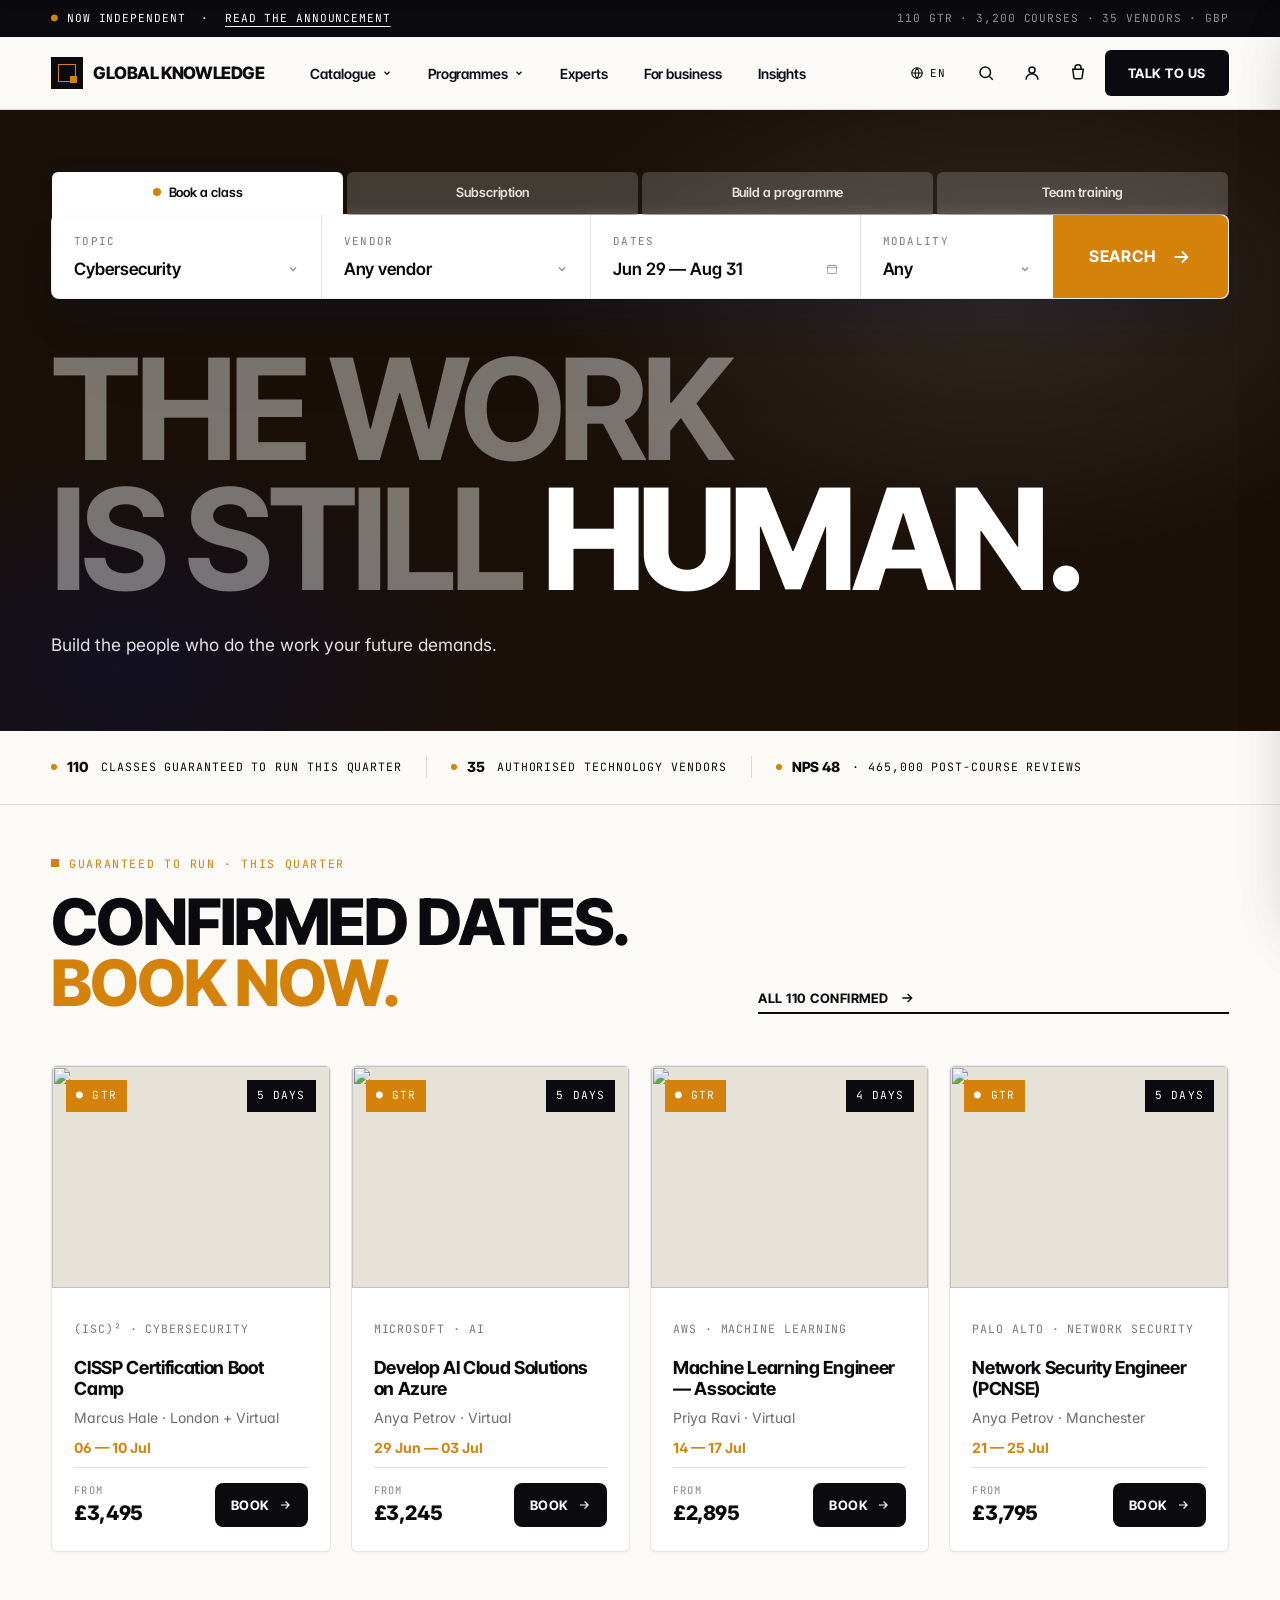
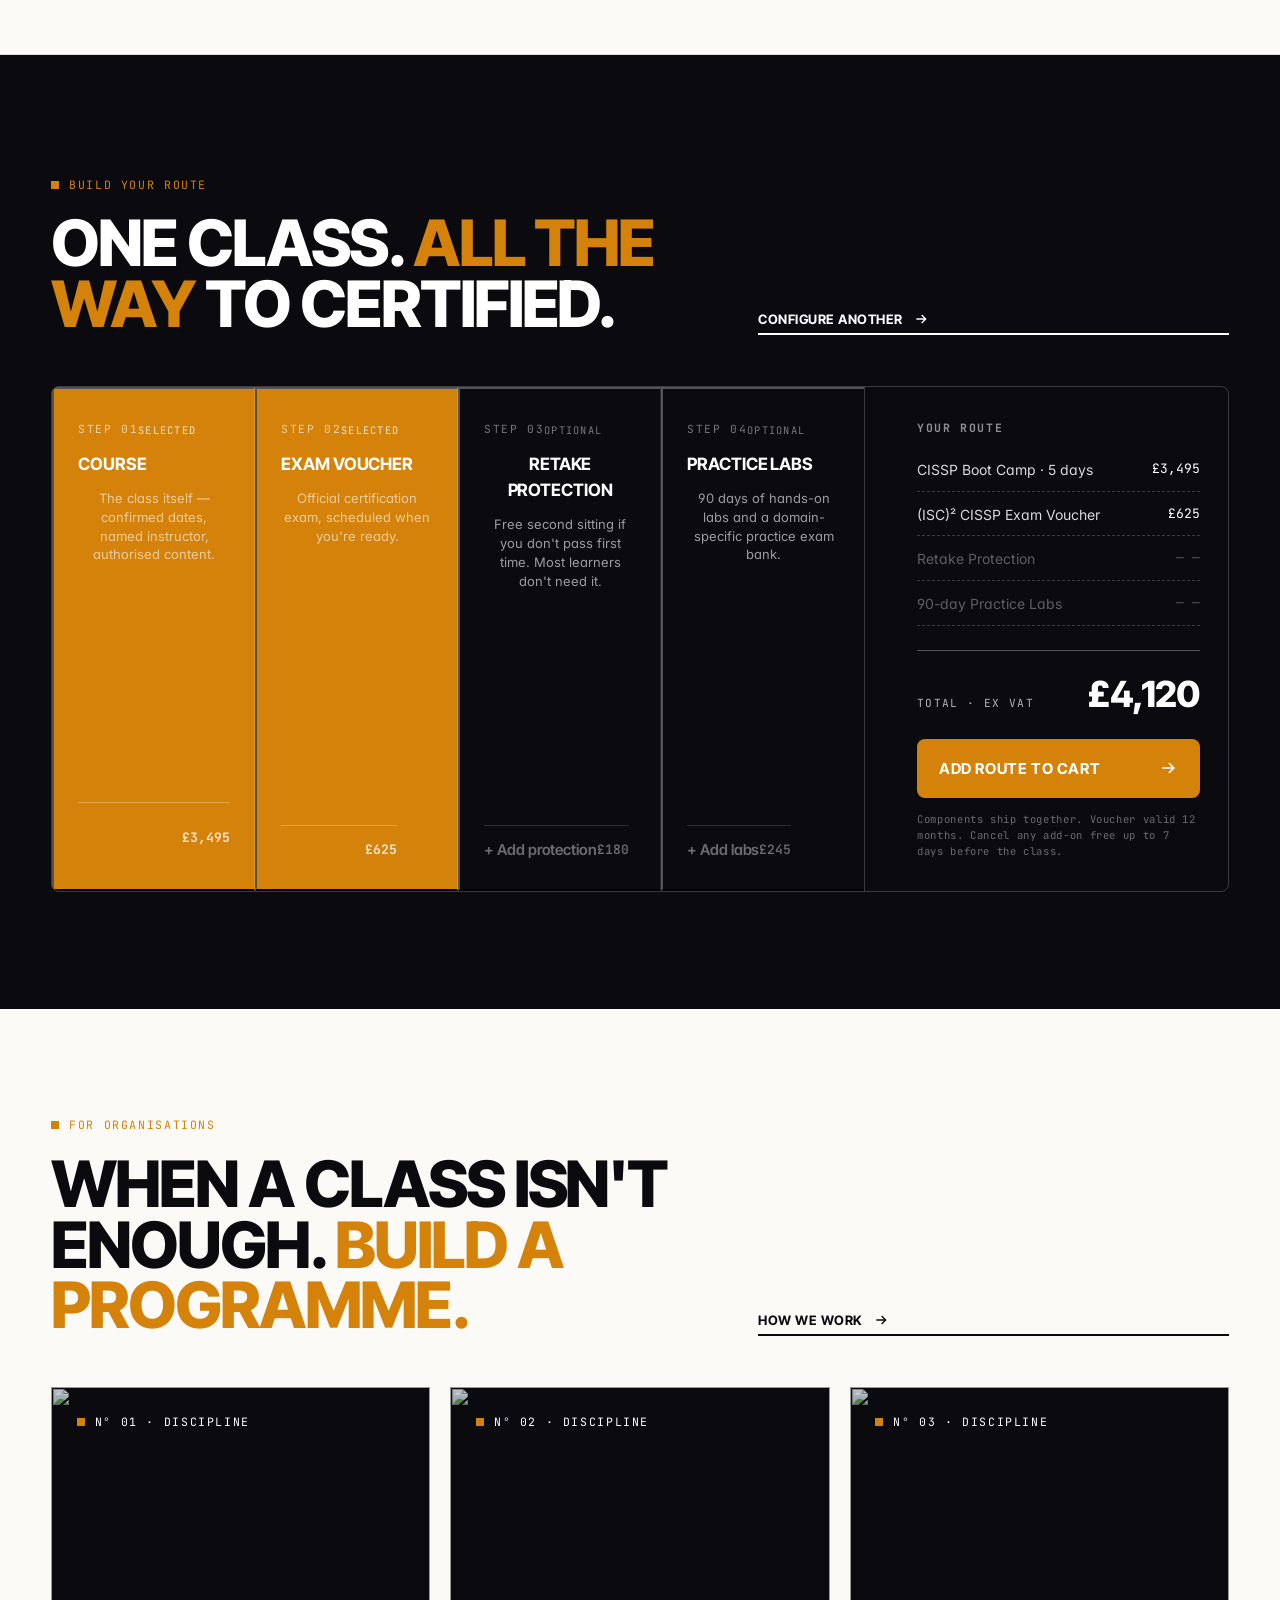
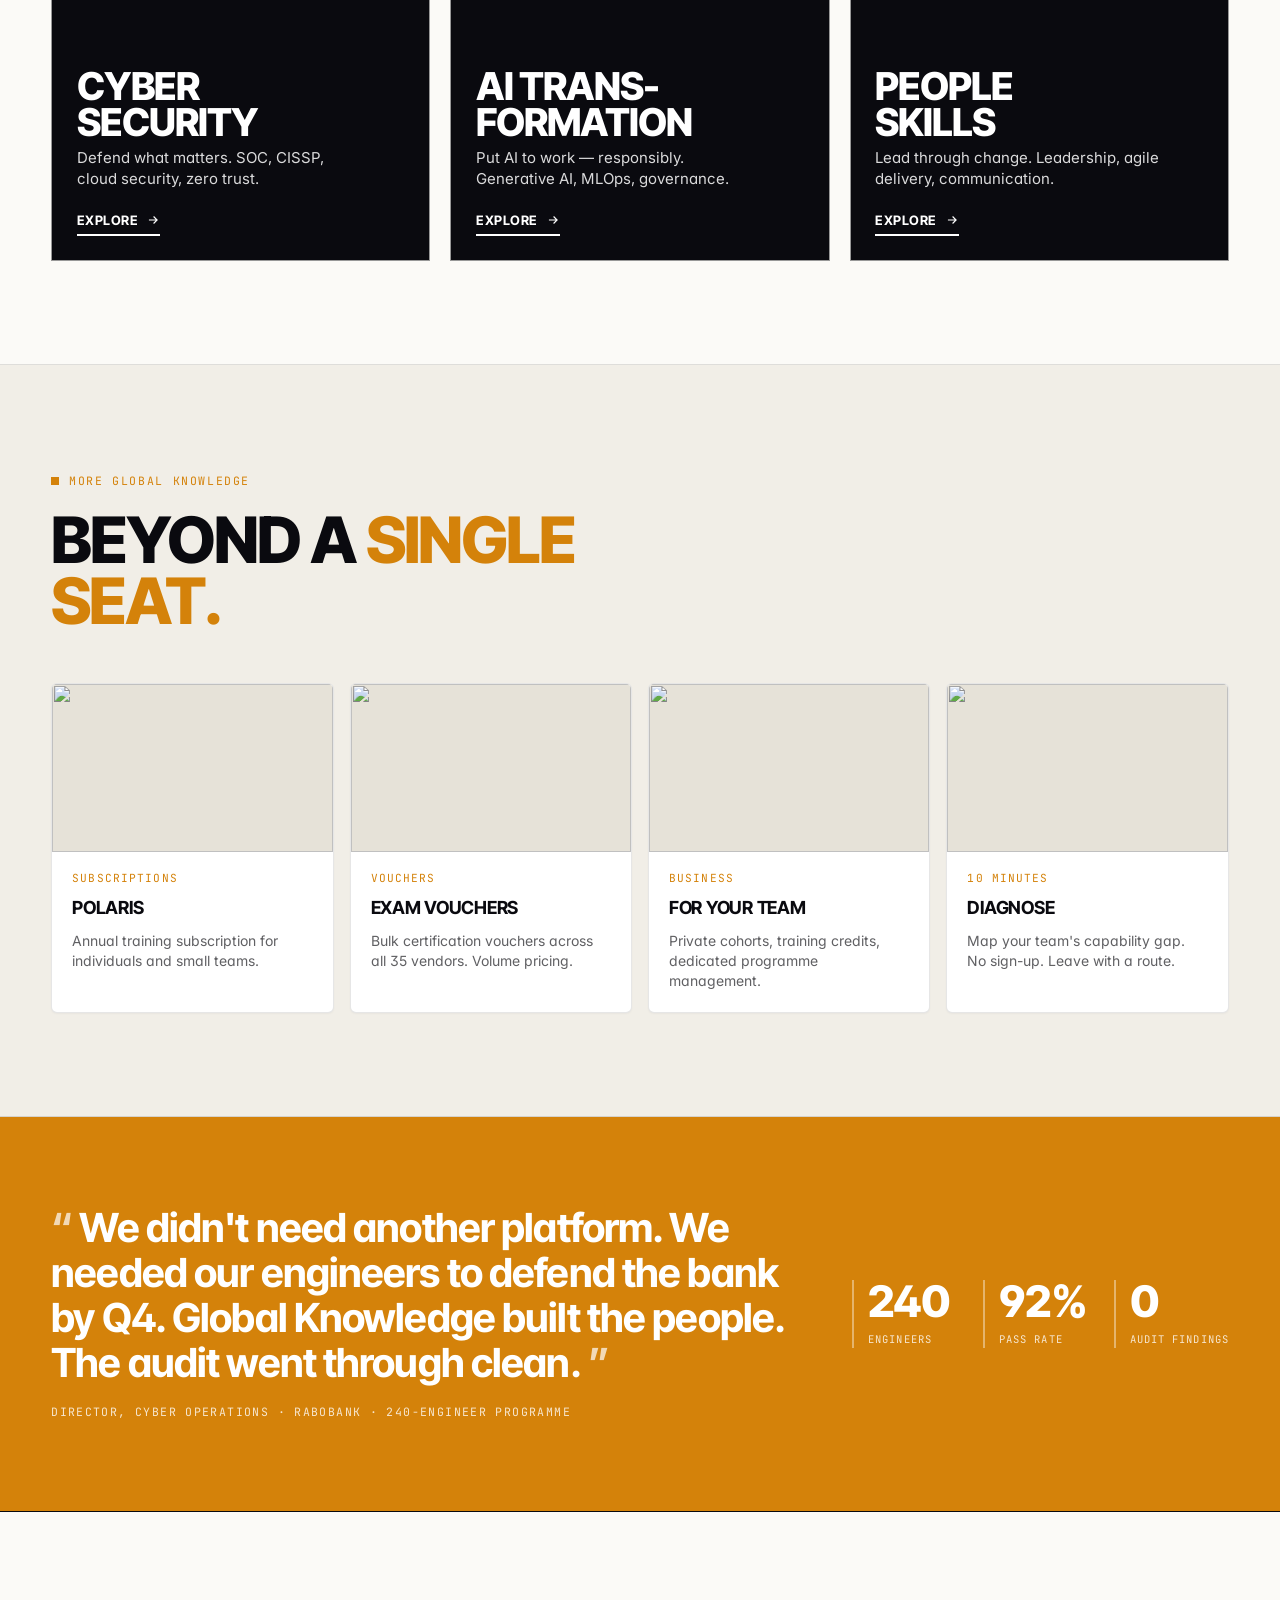
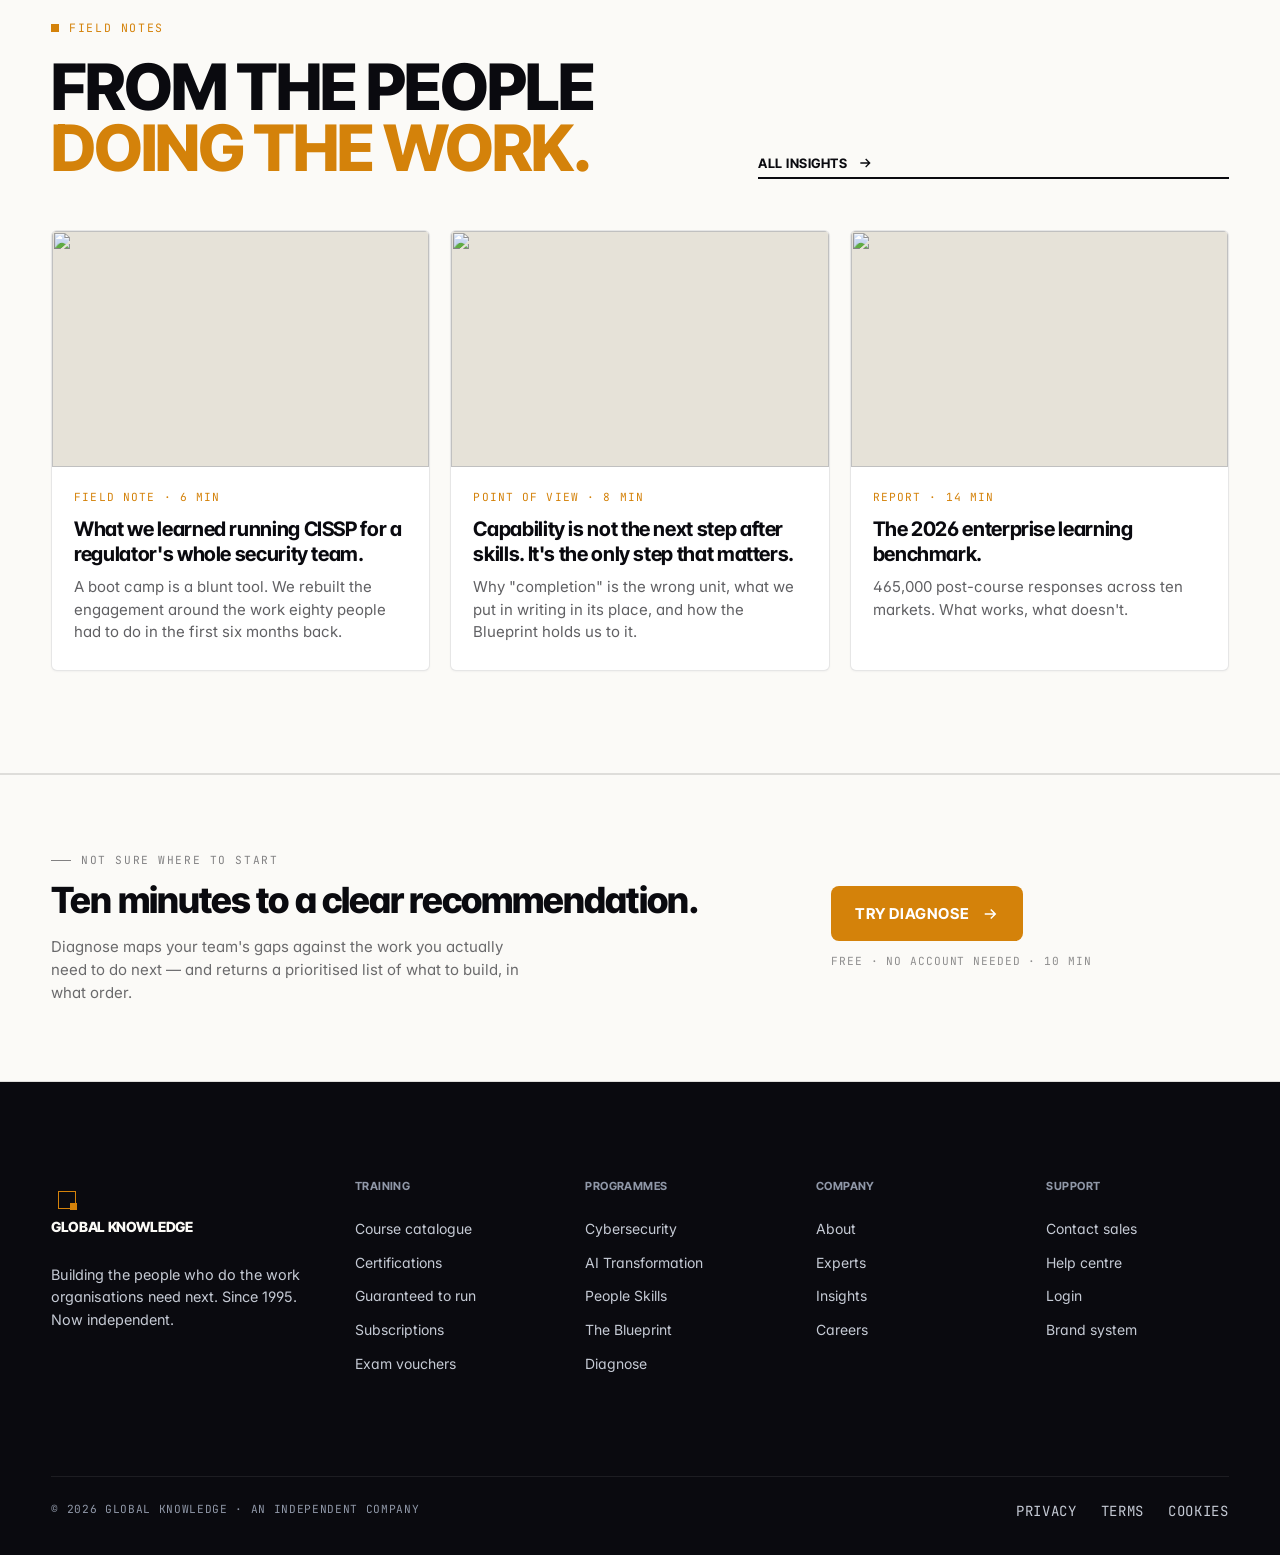
==== amber.html @ 4853abf5 "Three colour variants: cobalt / amber / forest" ====
<!doctype html>
<html lang="en">
<head>
<meta charset="utf-8" />
<meta name="viewport" content="width=device-width, initial-scale=1, viewport-fit=cover" />
<title>Global Knowledge — Book your class. Build your route.</title>
<meta name="description" content="Find and book authorised technology training in under a minute. 3,200 courses, 35 vendors, 110 classes guaranteed to run this quarter. Plus three programmes for organisations building real capability." />

<link rel="preconnect" href="https://fonts.googleapis.com">
<link rel="preconnect" href="https://fonts.gstatic.com" crossorigin>
<link href="https://fonts.googleapis.com/css2?family=Inter:wght@400;500;600;700;800&family=Inter+Tight:wght@600;700;800&family=JetBrains+Mono:wght@400;500;600&display=swap" rel="stylesheet">

<link rel="stylesheet" href="assets/css/tokens.css" />
<link rel="stylesheet" href="assets/css/base.css" />
<link rel="stylesheet" href="assets/css/components.css" />
<link rel="stylesheet" href="assets/css/home-v4.css" />
<style>
  :root {
    --cobalt:     #D4820A;
    --cobalt-700: #A8620A;
    --cobalt-50:  #FDF3E0;
  }
  .hero4 { background: #1A1008; }
  .step.is-on { background: #D4820A; }
  .step.is-on:hover { background: #A8620A; }
</style>
</head>
<body>

<!-- ============== TICKER ============== -->
<div class="tickerbar">
  <div class="container">
    <span><span class="dot">●</span>&nbsp;NOW INDEPENDENT &nbsp;·&nbsp; <a href="about.html">Read the announcement</a></span>
    <span class="right">110 GTR · 3,200 courses · 35 vendors · GBP</span>
  </div>
</div>

<!-- ============== NAV ============== -->
<header class="nav">
  <div class="container nav-inner">
    <a class="nav-logo" href="index.html" aria-label="Global Knowledge home">
      <span class="logo-mark" aria-hidden="true"></span>
      <span>Global Knowledge</span>
    </a>

    <nav aria-label="Primary">
      <ul class="nav-list">
        <li>
          <button class="nav-link" data-mega-trigger="training" aria-expanded="false" aria-haspopup="true">
            Catalogue
            <svg class="caret" viewBox="0 0 12 12" fill="none" stroke="currentColor" stroke-width="1.5"><path d="M3 4.5l3 3 3-3"/></svg>
          </button>
        </li>
        <li>
          <button class="nav-link" data-mega-trigger="programmes" aria-expanded="false" aria-haspopup="true">
            Programmes
            <svg class="caret" viewBox="0 0 12 12" fill="none" stroke="currentColor" stroke-width="1.5"><path d="M3 4.5l3 3 3-3"/></svg>
          </button>
        </li>
        <li><a class="nav-link" href="experts.html">Experts</a></li>
        <li><a class="nav-link" href="for-business.html">For business</a></li>
        <li><a class="nav-link" href="insights.html">Insights</a></li>
      </ul>
    </nav>

    <div class="nav-actions">
      <button class="lang-switch" data-drawer-open="lang" aria-label="Change language and region">
        <svg width="14" height="14" viewBox="0 0 24 24" fill="none" stroke="currentColor" stroke-width="2"><circle cx="12" cy="12" r="9"/><path d="M3 12h18M12 3a14 14 0 010 18M12 3a14 14 0 000 18"/></svg>
        <span data-lang-current>EN</span>
      </button>
      <button class="nav-icon-btn" aria-label="Search">
        <svg width="18" height="18" viewBox="0 0 24 24" fill="none" stroke="currentColor" stroke-width="2"><circle cx="11" cy="11" r="7"/><path d="M21 21l-4.3-4.3"/></svg>
      </button>
      <button class="nav-icon-btn" aria-label="Account">
        <svg width="18" height="18" viewBox="0 0 24 24" fill="none" stroke="currentColor" stroke-width="2"><circle cx="12" cy="8" r="4"/><path d="M4 21a8 8 0 0116 0"/></svg>
      </button>
      <button class="nav-icon-btn" aria-label="Open cart" data-drawer-open="cart">
        <svg width="18" height="18" viewBox="0 0 24 24" fill="none" stroke="currentColor" stroke-width="2"><path d="M5 7h14l-1.5 11a2 2 0 01-2 1.7H8.5a2 2 0 01-2-1.7L5 7zm3 0V5a4 4 0 018 0v2"/></svg>
        <span class="cart-count" data-cart-count>0</span>
      </button>
      <a class="btn btn-sm" href="for-business.html">Talk to us</a>
    </div>
  </div>

  <!-- Mega: Catalogue -->
  <div class="mega" data-mega="training">
    <div class="container mega-inner">
      <div class="mega-col">
        <h4>By topic</h4>
        <a class="mega-link" href="catalogue.html?t=ai">Artificial Intelligence <span class="sub">340 courses · 28 GTR</span></a>
        <a class="mega-link" href="catalogue.html?t=security">Cybersecurity <span class="sub">412 courses · 41 GTR</span></a>
        <a class="mega-link" href="catalogue.html?t=cloud">Cloud Computing <span class="sub">298 courses · 22 GTR</span></a>
        <a class="mega-link" href="catalogue.html?t=itsm">ITIL &amp; Service Management</a>
        <a class="mega-link" href="catalogue.html?t=pm">PRINCE2 &amp; Project Management</a>
        <a class="mega-link" href="catalogue.html?t=devops">DevOps &amp; Software Development</a>
        <a class="mega-link" href="catalogue.html"><strong>All 24 topics →</strong></a>
      </div>
      <div class="mega-col">
        <h4>By vendor</h4>
        <a class="mega-link" href="catalogue.html?v=microsoft">Microsoft <span class="sub">Authorised — 240 courses</span></a>
        <a class="mega-link" href="catalogue.html?v=aws">AWS <span class="sub">Advanced Partner</span></a>
        <a class="mega-link" href="catalogue.html?v=cisco">Cisco <span class="sub">Gold Learning Partner</span></a>
        <a class="mega-link" href="catalogue.html?v=redhat">Red Hat</a>
        <a class="mega-link" href="catalogue.html?v=vmware">VMware</a>
        <a class="mega-link" href="catalogue.html?v=palo-alto">Palo Alto Networks</a>
        <a class="mega-link" href="catalogue.html"><strong>All 35 vendors →</strong></a>
      </div>
      <div class="mega-col">
        <h4>How to book</h4>
        <a class="mega-link" href="catalogue.html">Book a class <span class="sub">Pick a date, take a seat</span></a>
        <a class="mega-link" href="#polaris">Subscription <span class="sub">Polaris · Red Hat Premium</span></a>
        <a class="mega-link" href="for-business.html#build">Build a programme <span class="sub">When a class isn't enough</span></a>
        <a class="mega-link" href="for-business.html#private">Team training <span class="sub">Your team, your dates</span></a>
        <a class="mega-link" href="certifications.html">Certification tracks</a>
        <a class="mega-link" href="events.html">Guaranteed to run <span class="sub">110 this quarter</span></a>
      </div>
      <div class="mega-feature">
        <span class="label">Subscription</span>
        <h3>Polaris.</h3>
        <p>Annual access for individuals and small teams. One price, the whole authorised catalogue.</p>
        <a href="#polaris" class="btn btn-primary btn-sm" style="align-self: flex-start;">How it works</a>
      </div>
    </div>
  </div>

  <!-- Mega: Programmes -->
  <div class="mega" data-mega="programmes">
    <div class="container mega-inner">
      <div class="mega-col">
        <h4>The disciplines</h4>
        <a class="mega-link" href="programme-cybersecurity.html">Cybersecurity</a>
        <a class="mega-link" href="programme-ai.html">AI Transformation</a>
        <a class="mega-link" href="programme-people.html">People Skills</a>
      </div>
      <div class="mega-col">
        <h4>The engagement</h4>
        <a class="mega-link" href="blueprint.html">The Blueprint</a>
        <a class="mega-link" href="diagnose.html">Diagnose · 10 min</a>
        <a class="mega-link" href="for-business.html">For business</a>
      </div>
      <div class="mega-col">
        <h4>By role</h4>
        <a class="mega-link" href="#">CIO / CTO</a>
        <a class="mega-link" href="#">CISO</a>
        <a class="mega-link" href="#">CHRO / L&amp;D</a>
        <a class="mega-link" href="#">Transformation lead</a>
      </div>
      <div class="mega-feature">
        <span class="label">Programme</span>
        <h3>Stand by it.</h3>
        <p>The four-step engagement model and what we put in writing about outcomes.</p>
        <a href="blueprint.html" class="btn btn-primary btn-sm" style="align-self: flex-start;">Read the Blueprint</a>
      </div>
    </div>
  </div>
</header>

<!-- ============== HERO (booker on top, headline below) ============== -->
<section class="hero4">
  <div class="container">

    <!-- Booking widget at the top of the hero, flush under nav -->
    <div class="booker-stage" data-booker-anchor>
      <div class="booker" role="region" aria-label="Find a course">
      <div class="booker-tabs" role="tablist">
        <button class="booker-tab is-active" role="tab" aria-selected="true" data-tab="course">Book a class</button>
        <button class="booker-tab" role="tab" aria-selected="false" data-tab="cert">Subscription</button>
        <button class="booker-tab" role="tab" aria-selected="false" data-tab="prog">Build a programme</button>
        <button class="booker-tab" role="tab" aria-selected="false" data-tab="team">Team training</button>
      </div>
      <div class="booker-body" data-tab-panel="course">
        <div class="booker-field" data-field="topic">
          <label>Topic</label>
          <div class="value">
            <span data-value>Cybersecurity</span>
            <svg class="caret" viewBox="0 0 12 12" fill="none" stroke="currentColor" stroke-width="1.5"><path d="M3 4.5l3 3 3-3"/></svg>
          </div>
          <div class="booker-pop" data-pop="topic">
            <div class="pop-head">Browse by topic · 24 areas</div>
            <button class="opt" data-opt="Any topic"><span class="o-name">Any topic</span><span class="o-sub">3,200 courses</span></button>
            <button class="opt is-selected" data-opt="Cybersecurity"><span class="o-name">Cybersecurity</span><span class="o-sub">412 · 41 GTR</span></button>
            <button class="opt" data-opt="Artificial Intelligence"><span class="o-name">Artificial Intelligence</span><span class="o-sub">340 · 28 GTR</span></button>
            <button class="opt" data-opt="Cloud Computing"><span class="o-name">Cloud Computing</span><span class="o-sub">298 · 22 GTR</span></button>
            <button class="opt" data-opt="ITIL & Service Management"><span class="o-name">ITIL &amp; Service Management</span><span class="o-sub">186</span></button>
            <button class="opt" data-opt="PRINCE2 & Project Management"><span class="o-name">PRINCE2 &amp; Project Management</span><span class="o-sub">142</span></button>
            <button class="opt" data-opt="DevOps & Software Development"><span class="o-name">DevOps &amp; Software Development </span><span class="o-sub">214</span></button>
            <button class="opt" data-opt="Networking"><span class="o-name">Networking</span><span class="o-sub">198</span></button>
            <button class="opt" data-opt="Data & Analytics"><span class="o-name">Data &amp; Analytics</span><span class="o-sub">162</span></button>
            <button class="opt" data-opt="Leadership & People Skills"><span class="o-name">Leadership &amp; People Skills</span><span class="o-sub">128</span></button>
          </div>
        </div>
        <div class="booker-field" data-field="vendor">
          <label>Vendor</label>
          <div class="value">
            <span data-value>Any vendor</span>
            <svg class="caret" viewBox="0 0 12 12" fill="none" stroke="currentColor" stroke-width="1.5"><path d="M3 4.5l3 3 3-3"/></svg>
          </div>
          <div class="booker-pop" data-pop="vendor">
            <div class="pop-head">Authorised partners · 35 vendors</div>
            <button class="opt is-selected" data-opt="Any vendor"><span class="o-name">Any vendor</span><span class="o-sub">All 35</span></button>
            <button class="opt" data-opt="Microsoft"><span class="o-name">Microsoft</span><span class="o-sub">Authorised · 240</span></button>
            <button class="opt" data-opt="AWS"><span class="o-name">AWS</span><span class="o-sub">Advanced Partner</span></button>
            <button class="opt" data-opt="Cisco"><span class="o-name">Cisco</span><span class="o-sub">Gold Learning</span></button>
            <button class="opt" data-opt="Red Hat"><span class="o-name">Red Hat</span><span class="o-sub">Premier</span></button>
            <button class="opt" data-opt="VMware"><span class="o-name">VMware</span><span class="o-sub">Authorised</span></button>
            <button class="opt" data-opt="Palo Alto Networks"><span class="o-name">Palo Alto Networks</span><span class="o-sub">Authorised</span></button>
            <button class="opt" data-opt="(ISC)²"><span class="o-name">(ISC)²</span><span class="o-sub">Official</span></button>
            <button class="opt" data-opt="PeopleCert"><span class="o-name">PeopleCert (ITIL/PRINCE2)</span><span class="o-sub">ATO</span></button>
            <button class="opt" data-opt="CompTIA"><span class="o-name">CompTIA</span><span class="o-sub">Platinum</span></button>
            <button class="opt" data-opt="Google Cloud"><span class="o-name">Google Cloud</span><span class="o-sub">Authorised</span></button>
          </div>
        </div>
        <div class="booker-field" data-field="dates">
          <label>Dates</label>
          <div class="value">
            <span data-value>Jun 29 — Aug 31</span>
            <svg class="caret" viewBox="0 0 24 24" fill="none" stroke="currentColor" stroke-width="1.5"><rect x="3" y="5" width="18" height="16" rx="1"/><path d="M3 9h18M8 3v4M16 3v4"/></svg>
          </div>
          <div class="booker-pop dates" data-pop="dates">
            <div class="preset-row">
              <button class="preset" data-preset="This week">This week</button>
              <button class="preset" data-preset="Next week">Next week</button>
              <button class="preset is-selected" data-preset="Jun 29 — Aug 31">Next 60 days</button>
              <button class="preset" data-preset="This quarter">This quarter</button>
              <button class="preset" data-preset="Q4 2026">Q4 2026</button>
              <button class="preset" data-preset="Flexible">I'm flexible</button>
            </div>
            <div class="cal-mini" aria-hidden="true">
              <div class="cal-head">
                <button type="button">‹</button>
                <span>JULY 2026</span>
                <button type="button">›</button>
              </div>
              <div class="cal-grid">
                <span class="dow">M</span><span class="dow">T</span><span class="dow">W</span><span class="dow">T</span><span class="dow">F</span><span class="dow">S</span><span class="dow">S</span>
                <button class="d mute">29</button><button class="d mute">30</button><button class="d start">1</button><button class="d in-range">2</button><button class="d in-range">3</button><button class="d in-range">4</button><button class="d in-range">5</button>
                <button class="d in-range">6</button><button class="d in-range">7</button><button class="d in-range">8</button><button class="d in-range">9</button><button class="d in-range">10</button><button class="d in-range">11</button><button class="d in-range">12</button>
                <button class="d in-range">13</button><button class="d in-range">14</button><button class="d in-range">15</button><button class="d in-range">16</button><button class="d in-range">17</button><button class="d in-range">18</button><button class="d in-range">19</button>
                <button class="d in-range">20</button><button class="d in-range">21</button><button class="d in-range">22</button><button class="d in-range">23</button><button class="d in-range">24</button><button class="d in-range">25</button><button class="d in-range">26</button>
                <button class="d in-range">27</button><button class="d in-range">28</button><button class="d in-range">29</button><button class="d in-range">30</button><button class="d end">31</button><button class="d mute">1</button><button class="d mute">2</button>
              </div>
            </div>
          </div>
        </div>
        <div class="booker-field" data-field="modality">
          <label>Modality</label>
          <div class="value">
            <span data-value>Any</span>
            <svg class="caret" viewBox="0 0 12 12" fill="none" stroke="currentColor" stroke-width="1.5"><path d="M3 4.5l3 3 3-3"/></svg>
          </div>
          <div class="booker-pop" data-pop="modality">
            <div class="pop-head">How you want to learn</div>
            <button class="opt is-selected" data-opt="Any"><span class="o-name">Any modality</span><span class="o-sub">All 4</span></button>
            <button class="opt" data-opt="Classroom"><span class="o-name">Classroom</span><span class="o-sub">12 cities</span></button>
            <button class="opt" data-opt="Virtual"><span class="o-name">Virtual instructor-led</span><span class="o-sub">Live, online</span></button>
            <button class="opt" data-opt="Hybrid"><span class="o-name">Hybrid</span><span class="o-sub">Mix &amp; match</span></button>
            <button class="opt" data-opt="On-demand"><span class="o-name">On-demand</span><span class="o-sub">Self-paced</span></button>
          </div>
        </div>
        <button class="booker-go" type="button" onclick="location.href='catalogue.html'">
          Search
          <svg class="arrow" viewBox="0 0 24 24" fill="none" stroke="currentColor" stroke-width="2"><path d="M5 12h14M13 6l6 6-6 6"/></svg>
        </button>
      </div>

      <!-- Tab panel: Subscription (Polaris / Red Hat Premium) -->
      <div class="booker-body" data-tab-panel="cert" hidden>
        <div class="booker-field" data-field="plan">
          <label>Plan</label>
          <div class="value">
            <span data-value>Polaris</span>
            <svg class="caret" viewBox="0 0 12 12" fill="none" stroke="currentColor" stroke-width="1.5"><path d="M3 4.5l3 3 3-3"/></svg>
          </div>
          <div class="booker-pop" data-pop="plan">
            <div class="pop-head">Annual subscriptions · pay once, learn all year</div>
            <button class="opt is-selected" data-opt="Polaris"><span class="o-name">Polaris</span><span class="o-sub">The whole authorised catalogue · 35 vendors</span></button>
            <button class="opt" data-opt="Polaris Plus"><span class="o-name">Polaris Plus</span><span class="o-sub">Polaris + on-demand library · +£600</span></button>
            <button class="opt" data-opt="Red Hat Premium"><span class="o-name">Red Hat Premium</span><span class="o-sub">Every Red Hat course · 12 months</span></button>
            <button class="opt" data-opt="Microsoft Skills Pass"><span class="o-name">Microsoft Skills Pass</span><span class="o-sub">All MS courses + voucher</span></button>
            <button class="opt" data-opt="Compare plans"><span class="o-name">Compare plans</span><span class="o-sub">Side-by-side · what's included</span></button>
          </div>
        </div>
        <div class="booker-field" data-field="subscribers">
          <label>Subscribers</label>
          <div class="value">
            <span data-value>1 person</span>
            <svg class="caret" viewBox="0 0 12 12" fill="none" stroke="currentColor" stroke-width="1.5"><path d="M3 4.5l3 3 3-3"/></svg>
          </div>
          <div class="booker-pop" data-pop="subscribers">
            <div class="pop-head">How many seats</div>
            <button class="opt is-selected" data-opt="1 person"><span class="o-name">1 person</span><span class="o-sub">Individual seat</span></button>
            <button class="opt" data-opt="2–5 people"><span class="o-name">2–5 people</span><span class="o-sub">Small team · −10%</span></button>
            <button class="opt" data-opt="6–25 people"><span class="o-name">6–25 people</span><span class="o-sub">Department · −20%</span></button>
            <button class="opt" data-opt="26+ people"><span class="o-name">26+ people</span><span class="o-sub">Org-wide · talk to us</span></button>
          </div>
        </div>
        <div class="booker-field" data-field="focus">
          <label>Focus</label>
          <div class="value">
            <span data-value>All topics</span>
            <svg class="caret" viewBox="0 0 12 12" fill="none" stroke="currentColor" stroke-width="1.5"><path d="M3 4.5l3 3 3-3"/></svg>
          </div>
          <div class="booker-pop" data-pop="focus">
            <div class="pop-head">What you'll mostly take</div>
            <button class="opt is-selected" data-opt="All topics"><span class="o-name">All topics</span><span class="o-sub">Polaris default · 3,200 courses</span></button>
            <button class="opt" data-opt="Cybersecurity-led"><span class="o-name">Cybersecurity-led</span><span class="o-sub">SOC · AppSec · GRC</span></button>
            <button class="opt" data-opt="AI &amp; Cloud"><span class="o-name">AI &amp; Cloud</span><span class="o-sub">Practical builds · multi-vendor</span></button>
            <button class="opt" data-opt="Certification path"><span class="o-name">Certification path</span><span class="o-sub">Stack qualifications</span></button>
            <button class="opt" data-opt="Single vendor"><span class="o-name">Single vendor</span><span class="o-sub">Red Hat / Microsoft only</span></button>
          </div>
        </div>
        <div class="booker-field" data-field="substart">
          <label>Start</label>
          <div class="value">
            <span data-value>Immediately</span>
            <svg class="caret" viewBox="0 0 12 12" fill="none" stroke="currentColor" stroke-width="1.5"><path d="M3 4.5l3 3 3-3"/></svg>
          </div>
          <div class="booker-pop" data-pop="substart">
            <div class="pop-head">When the year begins</div>
            <button class="opt is-selected" data-opt="Immediately"><span class="o-name">Immediately</span><span class="o-sub">Activate today</span></button>
            <button class="opt" data-opt="Next month"><span class="o-name">Next month</span><span class="o-sub">Align with PO cycle</span></button>
            <button class="opt" data-opt="New fiscal year"><span class="o-name">New fiscal year</span><span class="o-sub">Plan ahead · Apr / Jul / Jan</span></button>
            <button class="opt" data-opt="Just comparing"><span class="o-name">Just comparing</span><span class="o-sub">Send me the breakdown</span></button>
          </div>
        </div>
        <button class="booker-go" type="button" onclick="location.href='#polaris'">
          See plans
          <svg class="arrow" viewBox="0 0 24 24" fill="none" stroke="currentColor" stroke-width="2"><path d="M5 12h14M13 6l6 6-6 6"/></svg>
        </button>
      </div>

      <!-- Tab panel: Private training (your team only, your dates) -->
      <div class="booker-body" data-tab-panel="team" hidden>
        <div class="booker-field" data-field="teamtopic">
          <label>Course</label>
          <div class="value">
            <span data-value>CISSP boot camp</span>
            <svg class="caret" viewBox="0 0 12 12" fill="none" stroke="currentColor" stroke-width="1.5"><path d="M3 4.5l3 3 3-3"/></svg>
          </div>
          <div class="booker-pop" data-pop="teamtopic">
            <div class="pop-head">Pick the authorised course · your team only</div>
            <button class="opt is-selected" data-opt="CISSP boot camp"><span class="o-name">CISSP boot camp</span><span class="o-sub">(ISC)² · 5-day intensive</span></button>
            <button class="opt" data-opt="AZ-305 Azure Architect"><span class="o-name">AZ-305 Azure Architect</span><span class="o-sub">Microsoft · Expert</span></button>
            <button class="opt" data-opt="AWS Solutions Architect"><span class="o-name">AWS Solutions Architect Associate</span><span class="o-sub">AWS · 3-day</span></button>
            <button class="opt" data-opt="Red Hat RHCSA"><span class="o-name">Red Hat RHCSA (RH124+134)</span><span class="o-sub">Red Hat · authorised</span></button>
            <button class="opt" data-opt="ITIL 4 Foundation"><span class="o-name">ITIL 4 Foundation</span><span class="o-sub">PeopleCert · 3-day</span></button>
            <button class="opt" data-opt="PRINCE2 Practitioner"><span class="o-name">PRINCE2 Practitioner</span><span class="o-sub">PeopleCert · 5-day</span></button>
            <button class="opt" data-opt="Search 3,200 courses"><span class="o-name">Search 3,200 courses →</span><span class="o-sub">Any authorised course we run</span></button>
          </div>
        </div>
        <div class="booker-field" data-field="size">
          <label>Group size</label>
          <div class="value">
            <span data-value>10–15 people</span>
            <svg class="caret" viewBox="0 0 12 12" fill="none" stroke="currentColor" stroke-width="1.5"><path d="M3 4.5l3 3 3-3"/></svg>
          </div>
          <div class="booker-pop" data-pop="size">
            <div class="pop-head">How many in the room</div>
            <button class="opt" data-opt="6–9 people"><span class="o-name">6–9 people</span><span class="o-sub">Smallest viable group</span></button>
            <button class="opt is-selected" data-opt="10–15 people"><span class="o-name">10–15 people</span><span class="o-sub">Sweet spot · −20% per seat</span></button>
            <button class="opt" data-opt="16–25 people"><span class="o-name">16–25 people</span><span class="o-sub">Two groups, back-to-back</span></button>
            <button class="opt" data-opt="26+ people"><span class="o-name">26+ people</span><span class="o-sub">Multi-group rollout</span></button>
          </div>
        </div>
        <div class="booker-field" data-field="timing">
          <label>Dates</label>
          <div class="value">
            <span data-value>You pick</span>
            <svg class="caret" viewBox="0 0 12 12" fill="none" stroke="currentColor" stroke-width="1.5"><path d="M3 4.5l3 3 3-3"/></svg>
          </div>
          <div class="booker-pop" data-pop="timing">
            <div class="pop-head">Your team's calendar, not ours</div>
            <button class="opt is-selected" data-opt="You pick"><span class="o-name">You pick the week</span><span class="o-sub">Any 5-day window</span></button>
            <button class="opt" data-opt="Next 30 days"><span class="o-name">Next 30 days</span><span class="o-sub">Tight — we'll move</span></button>
            <button class="opt" data-opt="This quarter"><span class="o-name">This quarter</span><span class="o-sub">Best lead time</span></button>
            <button class="opt" data-opt="Split across weeks"><span class="o-name">Split across weeks</span><span class="o-sub">One day a week, four weeks</span></button>
          </div>
        </div>
        <div class="booker-field" data-field="delivery">
          <label>Where</label>
          <div class="value">
            <span data-value>At your office</span>
            <svg class="caret" viewBox="0 0 12 12" fill="none" stroke="currentColor" stroke-width="1.5"><path d="M3 4.5l3 3 3-3"/></svg>
          </div>
          <div class="booker-pop" data-pop="delivery">
            <div class="pop-head">Where the class runs</div>
            <button class="opt is-selected" data-opt="At your office"><span class="o-name">At your office</span><span class="o-sub">UK + EU · we travel</span></button>
            <button class="opt" data-opt="At our centre"><span class="o-name">At our training centre</span><span class="o-sub">12 cities · classroom</span></button>
            <button class="opt" data-opt="Online, live"><span class="o-name">Online, live</span><span class="o-sub">Your team only, instructor-led</span></button>
            <button class="opt" data-opt="Mixed"><span class="o-name">Mixed</span><span class="o-sub">Some on-site, some remote</span></button>
          </div>
        </div>
        <button class="booker-go" type="button" onclick="location.href='for-business.html#private'">
          Get a quote
          <svg class="arrow" viewBox="0 0 24 24" fill="none" stroke="currentColor" stroke-width="2"><path d="M5 12h14M13 6l6 6-6 6"/></svg>
        </button>
      </div>

      <!-- Tab panel: Build a programme (when a class isn't enough) -->
      <div class="booker-body booker-body-prog" data-tab-panel="prog" hidden>
        <div class="booker-field" data-field="prog">
          <label>Discipline</label>
          <div class="value">
            <span data-value>Cybersecurity</span>
            <svg class="caret" viewBox="0 0 12 12" fill="none" stroke="currentColor" stroke-width="1.5"><path d="M3 4.5l3 3 3-3"/></svg>
          </div>
          <div class="booker-pop" data-pop="prog">
            <div class="pop-head">When a class isn't enough · pick a starting point</div>
            <button class="opt is-selected" data-opt="Cybersecurity"><span class="o-name">Cybersecurity</span><span class="o-sub">SOC · AppSec · GRC</span></button>
            <button class="opt" data-opt="AI Transformation"><span class="o-name">AI Transformation</span><span class="o-sub">Practical AI in production</span></button>
            <button class="opt" data-opt="People &amp; Leadership"><span class="o-name">People &amp; Leadership</span><span class="o-sub">Tech-fluent managers</span></button>
            <button class="opt" data-opt="Cloud transformation"><span class="o-name">Cloud transformation</span><span class="o-sub">Multi-vendor migration</span></button>
            <button class="opt" data-opt="Mixed / bespoke"><span class="o-name">Mixed / bespoke</span><span class="o-sub">Designed end-to-end with you</span></button>
          </div>
        </div>
        <div class="booker-field" data-field="outcome">
          <label>Outcome</label>
          <div class="value">
            <span data-value>Build a capability</span>
            <svg class="caret" viewBox="0 0 12 12" fill="none" stroke="currentColor" stroke-width="1.5"><path d="M3 4.5l3 3 3-3"/></svg>
          </div>
          <div class="booker-pop" data-pop="outcome">
            <div class="pop-head">What success looks like in 12 months</div>
            <button class="opt is-selected" data-opt="Build a capability"><span class="o-name">Build a new capability</span><span class="o-sub">From zero to operating team</span></button>
            <button class="opt" data-opt="Upskill a team"><span class="o-name">Upskill an existing team</span><span class="o-sub">Targeted gap analysis</span></button>
            <button class="opt" data-opt="Certify at scale"><span class="o-name">Certify at scale</span><span class="o-sub">Audit / partner status</span></button>
            <button class="opt" data-opt="Migrate / transform"><span class="o-name">Migrate or transform</span><span class="o-sub">Cloud · AI · security posture</span></button>
          </div>
        </div>
        <div class="booker-field" data-field="progtiming">
          <label>Start</label>
          <div class="value">
            <span data-value>This quarter</span>
            <svg class="caret" viewBox="0 0 12 12" fill="none" stroke="currentColor" stroke-width="1.5"><path d="M3 4.5l3 3 3-3"/></svg>
          </div>
          <div class="booker-pop" data-pop="progtiming">
            <div class="pop-head">When the first cohort runs</div>
            <button class="opt" data-opt="Next 30 days"><span class="o-name">Next 30 days</span><span class="o-sub">Pilot cohort</span></button>
            <button class="opt is-selected" data-opt="This quarter"><span class="o-name">This quarter</span><span class="o-sub">Standard runway</span></button>
            <button class="opt" data-opt="Next quarter"><span class="o-name">Next quarter</span><span class="o-sub">Full scoping</span></button>
            <button class="opt" data-opt="Exploring"><span class="o-name">Just exploring</span><span class="o-sub">No timeline yet</span></button>
          </div>
        </div>
        <button class="booker-go" type="button" onclick="location.href='for-business.html#build'">
          Book a 30-min consult
          <svg class="arrow" viewBox="0 0 24 24" fill="none" stroke="currentColor" stroke-width="2"><path d="M5 12h14M13 6l6 6-6 6"/></svg>
        </button>
      </div>
    </div>
  </div>

    <!-- Hero claim: SIXT poster cadence, GK Human brand axis -->
    <div class="hero4-inner">
      <div class="hero4-claim">
        <h1><span class="hero4-h1-mute">The work<br>is still </span><span class="hero4-h1-pop">Human.</span></h1>
        <p class="lede">
          Build the people who do the work your future demands.
        </p>
      </div>
    </div>
  </div>
</section>

<!-- Trust pills (their own quiet band) -->
<section class="trustband">
  <div class="container">
    <div class="trustpills">
      <span class="pill"><strong>110</strong> classes guaranteed to run this quarter</span>
      <span class="pill"><strong>35</strong> authorised technology vendors</span>
      <span class="pill"><strong>NPS 48</strong> · 465,000 post-course reviews</span>
    </div>
  </div>
</section>

<!-- Pinned compact booker (appears on scroll) -->
<div class="booker-pin" data-booker-pin aria-hidden="true">
  <div class="container">
    <div class="pin-mark">Book a class</div>
    <div class="pin-fields">
      <div class="pin-field" data-pin="topic"><span class="lbl">Topic</span><span class="val">Cybersecurity</span></div>
      <div class="pin-field" data-pin="vendor"><span class="lbl">Vendor</span><span class="val">Any</span></div>
      <div class="pin-field" data-pin="dates"><span class="lbl">Dates</span><span class="val">Jun 29 — Aug 31</span></div>
      <div class="pin-field" data-pin="modality"><span class="lbl">Modality</span><span class="val">Any</span></div>
    </div>
    <button class="pin-go" type="button" onclick="location.href='catalogue.html'">
      Search
      <svg class="arrow" viewBox="0 0 24 24" fill="none" stroke="currentColor" stroke-width="2"><path d="M5 12h14M13 6l6 6-6 6"/></svg>
    </button>
  </div>
</div>

<!-- ============== DEALS / FEATURED CLASSES ============== -->
<section class="sect sect-first">
  <div class="container">
    <header class="sect-head">
      <div>
        <div class="sect-eyebrow">Guaranteed to run · this quarter</div>
        <h2>Confirmed dates. <span class="blue">Book now.</span></h2>
      </div>
      <a href="events.html" class="head-link">All 110 confirmed
        <svg class="arrow" viewBox="0 0 24 24" fill="none" stroke="currentColor" stroke-width="2"><path d="M5 12h14M13 6l6 6-6 6"/></svg>
      </a>
    </header>

    <div class="deals">
      <a href="course.html?c=cissp" class="deal">
        <div class="deal-photo">
          <img src="https://images.unsplash.com/photo-1510511459019-5dda7724fd87?auto=format&fit=crop&w=900&q=80" alt="" />
          <span class="deal-badge">● GTR</span>
          <span class="deal-stamp">5 DAYS</span>
        </div>
        <div class="deal-body">
          <p class="deal-meta">(ISC)² · Cybersecurity</p>
          <h3 class="deal-title">CISSP Certification Boot Camp</h3>
          <p class="deal-instr">Marcus Hale · London + Virtual</p>
          <p class="deal-instr"><strong style="color: var(--cobalt);">06 — 10 Jul</strong></p>
          <div class="deal-foot">
            <div class="deal-price">
              <span class="label">From</span>
              <span class="amt">£3,495</span>
            </div>
            <button class="deal-book" type="button"
              data-add-to-cart data-code="CISSP" data-vendor="(ISC)²"
              data-title="CISSP Certification Boot Camp"
              data-date="06 – 10 Jul 2026" data-modality="Hybrid" data-location="London"
              data-price="£3,495" data-price-value="3495" data-color="#0030FF">
              Book
              <svg class="arrow" viewBox="0 0 24 24" fill="none" stroke="currentColor" stroke-width="2"><path d="M5 12h14M13 6l6 6-6 6"/></svg>
            </button>
          </div>
        </div>
      </a>

      <a href="course.html?c=m-ai200" class="deal">
        <div class="deal-photo">
          <img src="https://images.unsplash.com/photo-1558494949-ef010cbdcc31?auto=format&fit=crop&w=900&q=80" alt="" />
          <span class="deal-badge">● GTR</span>
          <span class="deal-stamp">5 DAYS</span>
        </div>
        <div class="deal-body">
          <p class="deal-meta">Microsoft · AI</p>
          <h3 class="deal-title">Develop AI Cloud Solutions on Azure</h3>
          <p class="deal-instr">Anya Petrov · Virtual</p>
          <p class="deal-instr"><strong style="color: var(--cobalt);">29 Jun — 03 Jul</strong></p>
          <div class="deal-foot">
            <div class="deal-price">
              <span class="label">From</span>
              <span class="amt">£3,245</span>
            </div>
            <button class="deal-book" type="button"
              data-add-to-cart data-code="M-AI200" data-vendor="Microsoft"
              data-title="Develop AI Cloud Solutions on Azure"
              data-date="29 Jun – 03 Jul 2026" data-modality="Virtual" data-location="Virtual"
              data-price="£3,245" data-price-value="3245" data-color="#0030FF">
              Book
              <svg class="arrow" viewBox="0 0 24 24" fill="none" stroke="currentColor" stroke-width="2"><path d="M5 12h14M13 6l6 6-6 6"/></svg>
            </button>
          </div>
        </div>
      </a>

      <a href="course.html?c=aws-mle" class="deal">
        <div class="deal-photo">
          <img src="https://images.unsplash.com/photo-1677442135703-1787eea5ce01?auto=format&fit=crop&w=900&q=80" alt="" />
          <span class="deal-badge">● GTR</span>
          <span class="deal-stamp">4 DAYS</span>
        </div>
        <div class="deal-body">
          <p class="deal-meta">AWS · Machine Learning</p>
          <h3 class="deal-title">Machine Learning Engineer — Associate</h3>
          <p class="deal-instr">Priya Ravi · Virtual</p>
          <p class="deal-instr"><strong style="color: var(--cobalt);">14 — 17 Jul</strong></p>
          <div class="deal-foot">
            <div class="deal-price">
              <span class="label">From</span>
              <span class="amt">£2,895</span>
            </div>
            <button class="deal-book" type="button"
              data-add-to-cart data-code="AWS-MLE" data-vendor="AWS"
              data-title="AWS Machine Learning Engineer — Associate"
              data-date="14 – 17 Jul 2026" data-modality="Virtual" data-location="Virtual"
              data-price="£2,895" data-price-value="2895" data-color="#0030FF">
              Book
              <svg class="arrow" viewBox="0 0 24 24" fill="none" stroke="currentColor" stroke-width="2"><path d="M5 12h14M13 6l6 6-6 6"/></svg>
            </button>
          </div>
        </div>
      </a>

      <a href="course.html?c=pcnse" class="deal">
        <div class="deal-photo">
          <img src="https://images.unsplash.com/photo-1544197150-b99a580bb7a8?auto=format&fit=crop&w=900&q=80" alt="" />
          <span class="deal-badge">● GTR</span>
          <span class="deal-stamp">5 DAYS</span>
        </div>
        <div class="deal-body">
          <p class="deal-meta">Palo Alto · Network Security</p>
          <h3 class="deal-title">Network Security Engineer (PCNSE)</h3>
          <p class="deal-instr">Anya Petrov · Manchester</p>
          <p class="deal-instr"><strong style="color: var(--cobalt);">21 — 25 Jul</strong></p>
          <div class="deal-foot">
            <div class="deal-price">
              <span class="label">From</span>
              <span class="amt">£3,795</span>
            </div>
            <button class="deal-book" type="button"
              data-add-to-cart data-code="PCNSE" data-vendor="Palo Alto"
              data-title="Palo Alto Network Security Engineer (PCNSE)"
              data-date="21 – 25 Jul 2026" data-modality="Classroom" data-location="Manchester"
              data-price="£3,795" data-price-value="3795" data-color="#0030FF">
              Book
              <svg class="arrow" viewBox="0 0 24 24" fill="none" stroke="currentColor" stroke-width="2"><path d="M5 12h14M13 6l6 6-6 6"/></svg>
            </button>
          </div>
        </div>
      </a>
    </div>
  </div>
</section>

<!-- ============== BUILD YOUR ROUTE (configurator) ============== -->
<section class="sect route">
  <div class="container">
    <header class="sect-head">
      <div>
        <div class="sect-eyebrow">Build your route</div>
        <h2>One class. <span class="blue">All the way</span> to certified.</h2>
      </div>
      <a href="catalogue.html" class="head-link">Configure another
        <svg class="arrow" viewBox="0 0 24 24" fill="none" stroke="currentColor" stroke-width="2"><path d="M5 12h14M13 6l6 6-6 6"/></svg>
      </a>
    </header>

    <div class="route-grid">
      <div class="route-steps">
        <button class="step is-on" data-step="course" type="button">
          <div class="step-no"><span>STEP 01</span><span class="step-state">Selected</span></div>
          <h3 class="step-name">Course</h3>
          <p class="step-desc">The class itself — confirmed dates, named instructor, authorised content.</p>
          <div class="step-pick">
            <span>CISSP Boot Camp</span>
            <span class="amt">£3,495</span>
          </div>
        </button>

        <button class="step is-on" data-step="voucher" type="button">
          <div class="step-no"><span>STEP 02</span><span class="step-state">Added</span></div>
          <h3 class="step-name">Exam Voucher</h3>
          <p class="step-desc">Official certification exam, scheduled when you're ready.</p>
          <div class="step-pick">
            <span>(ISC)² CISSP</span>
            <span class="amt">£625</span>
          </div>
        </button>

        <button class="step" data-step="retake" type="button">
          <div class="step-no"><span>STEP 03</span><span class="step-state">Optional</span></div>
          <h3 class="step-name">Retake Protection</h3>
          <p class="step-desc">Free second sitting if you don't pass first time. Most learners don't need it.</p>
          <div class="step-pick">
            <span>+ Add protection</span>
            <span class="amt">£180</span>
          </div>
        </button>

        <button class="step is-empty" data-step="labs" type="button">
          <div class="step-no"><span>STEP 04</span><span class="step-state">Optional</span></div>
          <h3 class="step-name">Practice Labs</h3>
          <p class="step-desc">90 days of hands-on labs and a domain-specific practice exam bank.</p>
          <div class="step-pick">
            <span>+ Add labs</span>
            <span class="amt">£245</span>
          </div>
        </button>
      </div>

      <aside class="route-summary">
        <h3>Your route</h3>
        <div class="route-lines" data-route-lines>
          <div class="route-line" data-line="course"><span class="name">CISSP Boot Camp · 5 days</span><span class="amt">£3,495</span></div>
          <div class="route-line" data-line="voucher"><span class="name">(ISC)² CISSP Exam Voucher</span><span class="amt">£625</span></div>
          <div class="route-line is-pending" data-line="retake"><span class="name">Retake Protection</span><span class="amt">— —</span></div>
          <div class="route-line is-pending" data-line="labs"><span class="name">90-day Practice Labs</span><span class="amt">— —</span></div>
        </div>
        <div class="route-total">
          <span class="label">Total · ex VAT</span>
          <span class="amt" data-route-total>£4,120</span>
        </div>
        <button class="route-go" type="button"
          data-add-to-cart data-code="CISSP-ROUTE" data-vendor="(ISC)²"
          data-title="CISSP Route — class + voucher"
          data-date="06 – 10 Jul 2026" data-modality="Hybrid" data-location="London"
          data-price="£4,120" data-price-value="4120" data-color="#0030FF">
          Add route to cart
          <svg class="arrow" viewBox="0 0 24 24" fill="none" stroke="currentColor" stroke-width="2"><path d="M5 12h14M13 6l6 6-6 6"/></svg>
        </button>
        <p class="route-fineprint">Components ship together. Voucher valid 12 months. Cancel any add-on free up to 7 days before the class.</p>
      </aside>
    </div>
  </div>
</section>

<!-- ============== PROGRAMMES ============== -->
<section class="sect">
  <div class="container">
    <header class="sect-head">
      <div>
        <div class="sect-eyebrow">For organisations</div>
        <h2>When a class isn't enough. <span class="blue">Build a programme.</span></h2>
      </div>
      <a href="for-business.html" class="head-link">How we work
        <svg class="arrow" viewBox="0 0 24 24" fill="none" stroke="currentColor" stroke-with="2" stroke-width="2"><path d="M5 12h14M13 6l6 6-6 6"/></svg>
      </a>
    </header>

    <div class="proggrid">
      <a href="programme-cybersecurity.html" class="prog">
        <img src="https://images.unsplash.com/photo-1522071820081-009f0129c71c?auto=format&fit=crop&w=900&q=80" alt="" />
        <div class="lay">
          <span class="ix">N° 01 · DISCIPLINE</span>
          <div>
            <h3>Cyber<br/>security</h3>
            <p>Defend what matters. SOC, CISSP, cloud security, zero trust.</p>
            <span class="open">Explore
              <svg class="arrow" viewBox="0 0 24 24" fill="none" stroke="currentColor" stroke-width="2"><path d="M5 12h14M13 6l6 6-6 6"/></svg>
            </span>
          </div>
        </div>
      </a>

      <a href="programme-ai.html" class="prog">
        <img src="https://images.unsplash.com/photo-1573496359142-b8d87734a5a2?auto=format&fit=crop&w=900&q=80" alt="" />
        <div class="lay">
          <span class="ix">N° 02 · DISCIPLINE</span>
          <div>
            <h3>AI Trans-<br/>formation</h3>
            <p>Put AI to work — responsibly. Generative AI, MLOps, governance.</p>
            <span class="open">Explore
              <svg class="arrow" viewBox="0 0 24 24" fill="none" stroke="currentColor" stroke-width="2"><path d="M5 12h14M13 6l6 6-6 6"/></svg>
            </span>
          </div>
        </div>
      </a>

      <a href="programme-people.html" class="prog">
        <img src="https://images.unsplash.com/photo-1600880292203-757bb62b4baf?auto=format&fit=crop&w=900&q=80" alt="" />
        <div class="lay">
          <span class="ix">N° 03 · DISCIPLINE</span>
          <div>
            <h3>People<br/>Skills</h3>
            <p>Lead through change. Leadership, agile delivery, communication.</p>
            <span class="open">Explore
              <svg class="arrow" viewBox="0 0 24 24" fill="none" stroke="currentColor" stroke-width="2"><path d="M5 12h14M13 6l6 6-6 6"/></svg>
            </span>
          </div>
        </div>
      </a>
    </div>
  </div>
</section>

<!-- ============== MORE GK rail ============== -->
<section class="sect more">
  <div class="container">
    <header class="sect-head">
      <div>
        <div class="sect-eyebrow">More Global Knowledge</div>
        <h2>Beyond a <span class="blue">single seat.</span></h2>
      </div>
    </header>

    <div class="more-grid">
      <a href="#" class="more-tile">
        <div class="img"><img src="https://images.unsplash.com/photo-1454165804606-c3d57bc86b40?auto=format&fit=crop&w=900&q=80" alt=""/></div>
        <div class="body">
          <span class="lbl">Subscriptions</span>
          <h4>Polaris</h4>
          <p>Annual training subscription for individuals and small teams.</p>
        </div>
      </a>
      <a href="#" class="more-tile">
        <div class="img"><img src="https://images.unsplash.com/photo-1556742393-d75f468bfcb0?auto=format&fit=crop&w=900&q=80" alt=""/></div>
        <div class="body">
          <span class="lbl">Vouchers</span>
          <h4>Exam vouchers</h4>
          <p>Bulk certification vouchers across all 35 vendors. Volume pricing.</p>
        </div>
      </a>
      <a href="for-business.html" class="more-tile">
        <div class="img"><img src="https://images.unsplash.com/photo-1542744173-8e7e53415bb0?auto=format&fit=crop&w=900&q=80" alt=""/></div>
        <div class="body">
          <span class="lbl">Business</span>
          <h4>For your team</h4>
          <p>Private cohorts, training credits, dedicated programme management.</p>
        </div>
      </a>
      <a href="diagnose.html" class="more-tile">
        <div class="img"><img src="https://images.unsplash.com/photo-1454165205744-3b78555e5572?auto=format&fit=crop&w=900&q=80" alt=""/></div>
        <div class="body">
          <span class="lbl">10 minutes</span>
          <h4>Diagnose</h4>
          <p>Map your team's capability gap. No sign-up. Leave with a route.</p>
        </div>
      </a>
    </div>
  </div>
</section>

<!-- ============== PROOF strip (cobalt band) ============== -->
<section class="proofstrip">
  <div class="container">
    <div>
      <p class="q">We didn't need another platform. We needed our engineers to defend the bank by Q4. Global Knowledge built the people. The audit went through clean.</p>
      <p class="who">Director, Cyber Operations · Rabobank · 240-engineer programme</p>
    </div>
    <div class="nums">
      <div class="num"><p class="fig">240</p><p class="lab">Engineers</p></div>
      <div class="num"><p class="fig">92%</p><p class="lab">Pass rate</p></div>
      <div class="num"><p class="fig">0</p><p class="lab">Audit findings</p></div>
    </div>
  </div>
</section>

<!-- ============== INSIGHTS ============== -->
<section class="sect">
  <div class="container">
    <header class="sect-head">
      <div>
        <div class="sect-eyebrow">Field notes</div>
        <h2>From the people <span class="blue">doing the work.</span></h2>
      </div>
      <a href="insights.html" class="head-link">All insights
        <svg class="arrow" viewBox="0 0 24 24" fill="none" stroke="currentColor" stroke-width="2"><path d="M5 12h14M13 6l6 6-6 6"/></svg>
      </a>
    </header>

    <div class="ins-grid">
      <a href="#" class="ins">
        <div class="img"><img src="https://images.unsplash.com/photo-1504384308090-c894fdcc538d?auto=format&fit=crop&w=900&q=80" alt=""/></div>
        <div class="body">
          <p class="kind">Field note · 6 min</p>
          <h3>What we learned running CISSP for a regulator's whole security team.</h3>
          <p>A boot camp is a blunt tool. We rebuilt the engagement around the work eighty people had to do in the first six months back.</p>
        </div>
      </a>
      <a href="#" class="ins">
        <div class="img"><img src="https://images.unsplash.com/photo-1542744173-8e7e53415bb0?auto=format&fit=crop&w=900&q=80" alt=""/></div>
        <div class="body">
          <p class="kind">Point of view · 8 min</p>
          <h3>Capability is not the next step after skills. It's the only step that matters.</h3>
          <p>Why "completion" is the wrong unit, what we put in writing in its place, and how the Blueprint holds us to it.</p>
        </div>
      </a>
      <a href="#" class="ins">
        <div class="img"><img src="https://images.unsplash.com/photo-1553877522-43269d4ea984?auto=format&fit=crop&w=900&q=80" alt=""/></div>
        <div class="body">
          <p class="kind">Report · 14 min</p>
          <h3>The 2026 enterprise learning benchmark.</h3>
          <p>465,000 post-course responses across ten markets. What works, what doesn't.</p>
        </div>
      </a>
    </div>
  </div>
</section>

<!-- ============== CODA ============== -->
<section class="coda4">
  <div class="container">
    <div class="coda4-text">
      <p class="coda4-eyebrow">Not sure where to start</p>
      <h2>Ten minutes to a clear recommendation.</h2>
      <p class="coda4-sub">Diagnose maps your team's gaps against the work you actually need to do next — and returns a prioritised list of what to build, in what order.</p>
    </div>
    <div class="coda4-action">
      <a href="diagnose.html" class="coda4-btn">
        Try Diagnose
        <svg class="arrow" viewBox="0 0 24 24" fill="none" stroke="currentColor" stroke-width="2"><path d="M5 12h14M13 6l6 6-6 6"/></svg>
      </a>
      <p class="coda4-note">Free &middot; no account needed &middot; 10 min</p>
    </div>
  </div>
</section>

<!-- ============== FOOTER ============== -->
<footer class="footer">
  <div class="container">
    <div class="footer-grid">
      <div>
        <a class="nav-logo" href="index.html" style="color: var(--paper-50); margin-bottom: 20px;">
          <span class="logo-mark"></span>
          <span>Global Knowledge</span>
        </a>
        <p style="color: var(--ink-200); font-size: 0.9rem; line-height: 1.55; max-width: 32ch;">
          Building the people who do the work organisations need next. Since 1995. Now independent.
        </p>
      </div>

      <div>
        <h4>Training</h4>
        <a href="catalogue.html">Course catalogue</a>
        <a href="certifications.html">Certifications</a>
        <a href="events.html">Guaranteed to run</a>
        <a href="#">Subscriptions</a>
        <a href="#">Exam vouchers</a>
      </div>
      <div>
        <h4>Programmes</h4>
        <a href="programme-cybersecurity.html">Cybersecurity</a>
        <a href="programme-ai.html">AI Transformation</a>
        <a href="programme-people.html">People Skills</a>
        <a href="blueprint.html">The Blueprint</a>
        <a href="diagnose.html">Diagnose</a>
      </div>
      <div>
        <h4>Company</h4>
        <a href="about.html">About</a>
        <a href="experts.html">Experts</a>
        <a href="insights.html">Insights</a>
        <a href="#">Careers</a>
      </div>
      <div>
        <h4>Support</h4>
        <a href="for-business.html">Contact sales</a>
        <a href="#">Help centre</a>
        <a href="#">Login</a>
        <a href="brand.html">Brand system</a>
      </div>
    </div>
    <div class="footer-bottom">
      <span>© 2026 Global Knowledge · An independent company</span>
      <span style="display: flex; gap: 24px;">
        <a href="#" style="padding: 0;">Privacy</a>
        <a href="#" style="padding: 0;">Terms</a>
        <a href="#" style="padding: 0;">Cookies</a>
      </span>
    </div>
  </div>
</footer>

<!-- ============== CART DRAWER ============== -->
<div class="backdrop" data-backdrop></div>
<aside class="drawer" data-drawer="cart" aria-label="Cart">
  <div class="drawer-header">
    <h2>Your cart</h2>
    <button class="icon-close" data-drawer-close aria-label="Close cart">
      <svg width="16" height="16" viewBox="0 0 24 24" fill="none" stroke="currentColor" stroke-width="2"><path d="M6 6l12 12M6 18L18 6"/></svg>
    </button>
  </div>
  <div class="drawer-body" data-cart-list></div>
  <div class="drawer-footer">
    <div style="display: flex; justify-content: space-between; margin-bottom: 16px;">
      <span class="t-mono" style="font-size: 0.75rem; letter-spacing: 0.1em; color: var(--fg-muted);">SUBTOTAL · EX VAT</span>
      <span style="font-family: var(--font-disp); font-weight: 800; font-size: 1.25rem;" data-cart-total>£0</span>
    </div>
    <a href="checkout.html" class="btn btn-primary" style="width: 100%; justify-content: center; background: #0030FF; color:#fff; border-radius: 0;">
      Checkout
      <svg class="arrow" viewBox="0 0 24 24" fill="none" stroke="currentColor" stroke-width="2"><path d="M5 12h14M13 6l6 6-6 6"/></svg>
    </a>
  </div>
</aside>

<aside class="drawer" data-drawer="lang" aria-label="Language and region">
  <div class="drawer-header">
    <h2>Region &amp; language</h2>
    <button class="icon-close" data-drawer-close aria-label="Close">
      <svg width="16" height="16" viewBox="0 0 24 24" fill="none" stroke="currentColor" stroke-width="2"><path d="M6 6l12 12M6 18L18 6"/></svg>
    </button>
  </div>
  <div class="drawer-body">
    <p class="t-muted" style="font-size: 0.9rem; margin-bottom: 24px;">Local currency, dates, and instructors are determined by region. Mocked for the prototype.</p>
    <div style="display: grid; grid-template-columns: 1fr 1fr; gap: 8px;">
      <button class="chip is-active" data-lang="en" style="justify-content: flex-start;">🇬🇧 United Kingdom · English</button>
      <button class="chip" data-lang="en" style="justify-content: flex-start;">🇺🇸 United States · English</button>
      <button class="chip" data-lang="fr" style="justify-content: flex-start;">🇫🇷 France · Français</button>
      <button class="chip" data-lang="de" style="justify-content: flex-start;">🇩🇪 Deutschland · Deutsch</button>
      <button class="chip" data-lang="nl" style="justify-content: flex-start;">🇳🇱 Nederland · Nederlands</button>
      <button class="chip" data-lang="es" style="justify-content: flex-start;">🇪🇸 España · Español</button>
      <button class="chip" data-lang="da" style="justify-content: flex-start;">🇩🇰 Danmark · Dansk</button>
      <button class="chip" data-lang="sv" style="justify-content: flex-start;">🇸🇪 Sverige · Svenska</button>
      <button class="chip" data-lang="ar" style="justify-content: flex-start;">🇦🇪 الإمارات · العربية</button>
      <button class="chip" data-lang="en" style="justify-content: flex-start;">🇨🇦 Canada · English</button>
    </div>
  </div>
</aside>

<script src="assets/js/app.js"></script>
<script>
  // Booker tabs — swap the visible body panel
  document.querySelectorAll('.booker-tab').forEach(tab => {
    tab.addEventListener('click', () => {
      const key = tab.dataset.tab;
      document.querySelectorAll('.booker-tab').forEach(t => {
        const active = t === tab;
        t.classList.toggle('is-active', active);
        t.setAttribute('aria-selected', active ? 'true' : 'false');
      });
      document.querySelectorAll('.booker-body[data-tab-panel]').forEach(b => {
        b.hidden = (b.dataset.tabPanel !== key);
      });
      // close any open dropdowns when switching tabs
      document.querySelectorAll('.booker-field.is-open').forEach(f => f.classList.remove('is-open'));
    });
  });

  // Booker field dropdowns
  (function(){
    const fields = document.querySelectorAll('.booker-field');
    const pinFields = document.querySelectorAll('.booker-pin .pin-field');

    function closeAll(except) {
      fields.forEach(f => { if (f !== except) f.classList.remove('is-open'); });
    }

    fields.forEach(field => {
      const value = field.querySelector('.value');
      const pop = field.querySelector('.booker-pop');
      if (!pop) return;

      value.addEventListener('click', (e) => {
        e.stopPropagation();
        const wasOpen = field.classList.contains('is-open');
        closeAll();
        if (!wasOpen) field.classList.add('is-open');
      });

      // Generic options
      pop.querySelectorAll('.opt').forEach(opt => {
        opt.addEventListener('click', (e) => {
          e.stopPropagation();
          pop.querySelectorAll('.opt').forEach(o => o.classList.remove('is-selected'));
          opt.classList.add('is-selected');
          const label = opt.dataset.opt;
          const valSpan = field.querySelector('[data-value]');
          if (valSpan) valSpan.textContent = label;

          // sync pinned compact booker by index
          const fieldName = field.dataset.field;
          const pin = document.querySelector(`.booker-pin .pin-field[data-pin="${fieldName}"] .val`);
          if (pin) pin.textContent = label;

          field.classList.remove('is-open');
        });
      });

      // Date presets
      pop.querySelectorAll('.preset').forEach(preset => {
        preset.addEventListener('click', (e) => {
          e.stopPropagation();
          pop.querySelectorAll('.preset').forEach(p => p.classList.remove('is-selected'));
          preset.classList.add('is-selected');
          const label = preset.dataset.preset;
          field.querySelector('[data-value]').textContent = label;
          const pin = document.querySelector('.booker-pin .pin-field[data-pin="dates"] .val');
          if (pin) pin.textContent = label;
          field.classList.remove('is-open');
        });
      });

      // Stop pop clicks from closing
      pop.addEventListener('click', (e) => e.stopPropagation());
    });

    // Click outside to close
    document.addEventListener('click', () => closeAll());
    document.addEventListener('keydown', (e) => { if (e.key === 'Escape') closeAll(); });
  })();

  // Build-your-route configurator
  (function(){
    const PRICES = { course: 3495, voucher: 625, retake: 180, labs: 245 };
    const NAMES = {
      course: 'CISSP Boot Camp · 5 days',
      voucher: '(ISC)² CISSP Exam Voucher',
      retake: 'Retake Protection',
      labs: '90-day Practice Labs'
    };
    const state = { course: true, voucher: true, retake: false, labs: false };

    function fmt(n) { return '£' + n.toLocaleString('en-GB'); }
    function recompute() {
      let total = 0;
      Object.keys(state).forEach(k => {
        if (state[k]) total += PRICES[k];
      });
      document.querySelector('[data-route-total]').textContent = fmt(total);

      Object.keys(state).forEach(k => {
        const step = document.querySelector(`.step[data-step="${k}"]`);
        const line = document.querySelector(`.route-line[data-line="${k}"]`);
        if (!step || !line) return;
        if (state[k]) {
          step.classList.add('is-on'); step.classList.remove('is-empty');
          step.querySelector('.step-state').textContent = (k === 'course' || k === 'voucher') ? 'Selected' : 'Added';
          line.classList.remove('is-pending');
          line.querySelector('.amt').textContent = fmt(PRICES[k]);
          const pick = step.querySelector('.step-pick span:first-child');
          if (k === 'retake') pick.textContent = '✓ Protected';
          if (k === 'labs') pick.textContent = '✓ Labs added';
        } else {
          step.classList.remove('is-on'); step.classList.add('is-empty');
          step.querySelector('.step-state').textContent = 'Optional';
          line.classList.add('is-pending');
          line.querySelector('.amt').textContent = '— —';
          const pick = step.querySelector('.step-pick span:first-child');
          if (k === 'retake') pick.textContent = '+ Add protection';
          if (k === 'labs') pick.textContent = '+ Add labs';
        }
      });

      // Sync the route-go price too
      const go = document.querySelector('.route-go');
      if (go) {
        go.setAttribute('data-price', fmt(total));
        go.setAttribute('data-price-value', String(total));
      }
    }

    document.querySelectorAll('.step').forEach(step => {
      step.addEventListener('click', () => {
        const k = step.dataset.step;
        if (k === 'course') return; // always selected in POC
        state[k] = !state[k];
        recompute();
      });
    });
    recompute();
  })();

  // Pinned booker on scroll
  (function(){
    const anchor = document.querySelector('[data-booker-anchor]');
    const pin = document.querySelector('[data-booker-pin]');
    const nav = document.querySelector('.nav');
    if (!anchor || !pin) return;
    const io = new IntersectionObserver((entries) => {
      entries.forEach(e => {
        // when the original booker leaves the top of the viewport, show the pin
        if (!e.isIntersecting && e.boundingClientRect.top < 0) {
          pin.classList.add('is-visible');
          pin.setAttribute('aria-hidden', 'false');
        } else {
          pin.classList.remove('is-visible');
          pin.setAttribute('aria-hidden', 'true');
        }
      });
    }, { threshold: 0, rootMargin: '0px 0px 0px 0px' });
    io.observe(anchor);
  })();
</script>
</body>
</html>
---- assets/css/tokens.css ----
/* =========================================================================
   GLOBAL KNOWLEDGE — DESIGN TOKENS
   Direction: Engineered Clarity, with human warmth.
   Every visual decision should answer to one of these tokens.
   ========================================================================= */

:root {
  /* ---- Color: foundation ---- */
  --ink-900: #0A0E1A;   /* near-black navy — primary text, primary surface */
  --ink-800: #131826;
  --ink-700: #1C2436;
  --ink-600: #2A3349;
  --ink-500: #4A546B;
  --ink-400: #6B7388;
  --ink-300: #9098A8;
  --ink-200: #C5CAD4;
  --ink-100: #E4E6EB;

  --paper-50:  #FBFAF6;  /* warm off-white — primary light surface */
  --paper-100: #F4F1EA;  /* sand */
  --paper-200: #EBE6DB;  /* parchment */
  --paper-300: #DDD5C4;

  /* ---- Color: signal ---- */
  --build-500: #00C896;  /* electric build-green — primary signal/CTA */
  --build-400: #2BE0AE;
  --build-600: #00A77E;
  --build-700: #007A5C;
  --build-50:  #E6FAF3;

  --ember-500: #FF6A3D;  /* warm human accent — used sparingly */
  --ember-400: #FF8B66;
  --ember-50:  #FFEEE6;

  --amber-500: #F5B400;  /* gold/award accent */

  /* ---- Semantic ---- */
  --bg:               var(--paper-50);
  --bg-elev:          #FFFFFF;
  --bg-inverse:       var(--ink-900);
  --bg-muted:         var(--paper-100);
  --surface-border:   rgba(10, 14, 26, 0.08);
  --surface-border-strong: rgba(10, 14, 26, 0.16);

  --fg:               var(--ink-900);
  --fg-muted:         var(--ink-500);
  --fg-subtle:        var(--ink-400);
  --fg-inverse:       var(--paper-50);

  --accent:           var(--build-500);
  --accent-fg:        var(--ink-900);

  /* ---- Type: families ---- */
  --font-display: "Söhne", "Inter", -apple-system, BlinkMacSystemFont, "Segoe UI", Roboto, sans-serif;
  --font-body:    "Inter", -apple-system, BlinkMacSystemFont, "Segoe UI", Roboto, sans-serif;
  --font-serif:   "Source Serif 4", "Source Serif Pro", "Iowan Old Style", Georgia, serif;
  --font-mono:    "JetBrains Mono", "SF Mono", ui-monospace, Menlo, Consolas, monospace;

  /* ---- Type: scale (modular, 1.25) ---- */
  --fs-xs:   0.75rem;   /* 12 */
  --fs-sm:   0.875rem;  /* 14 */
  --fs-base: 1rem;      /* 16 */
  --fs-md:   1.125rem;  /* 18 */
  --fs-lg:   1.375rem;  /* 22 */
  --fs-xl:   1.75rem;   /* 28 */
  --fs-2xl:  2.25rem;   /* 36 */
  --fs-3xl:  3rem;      /* 48 */
  --fs-4xl:  4rem;      /* 64 */
  --fs-5xl:  5.5rem;    /* 88 */
  --fs-6xl:  7.5rem;    /* 120 */

  /* ---- Type: weights ---- */
  --fw-regular: 400;
  --fw-medium:  500;
  --fw-semibold: 600;
  --fw-bold: 700;

  /* ---- Spacing ---- */
  --s-1: 4px;
  --s-2: 8px;
  --s-3: 12px;
  --s-4: 16px;
  --s-5: 24px;
  --s-6: 32px;
  --s-7: 48px;
  --s-8: 64px;
  --s-9: 96px;
  --s-10: 128px;
  --s-11: 192px;

  /* ---- Layout ---- */
  --container-max: 1360px;
  --container-pad: clamp(20px, 4vw, 56px);
  --gutter: 24px;
  --col-gap: 32px;

  /* ---- Radius ---- */
  --r-1: 4px;
  --r-2: 8px;
  --r-3: 12px;
  --r-4: 20px;
  --r-pill: 999px;

  /* ---- Shadows ---- */
  --shadow-1: 0 1px 2px rgba(10,14,26,0.04), 0 1px 1px rgba(10,14,26,0.04);
  --shadow-2: 0 4px 12px rgba(10,14,26,0.06), 0 2px 4px rgba(10,14,26,0.04);
  --shadow-3: 0 12px 32px rgba(10,14,26,0.10), 0 4px 8px rgba(10,14,26,0.04);
  --shadow-4: 0 32px 64px rgba(10,14,26,0.14), 0 8px 16px rgba(10,14,26,0.06);

  /* ---- Motion ---- */
  --ease-out: cubic-bezier(0.16, 1, 0.3, 1);
  --ease-inout: cubic-bezier(0.65, 0, 0.35, 1);
  --dur-1: 120ms;
  --dur-2: 220ms;
  --dur-3: 360ms;
  --dur-4: 600ms;
  --dur-5: 900ms;

  /* ---- Z ---- */
  --z-nav: 50;
  --z-mega: 60;
  --z-drawer: 70;
  --z-modal: 80;
  --z-toast: 90;
}

/* Dark surface helper (for inverse sections) */
.surface-ink {
  --bg: var(--ink-900);
  --bg-elev: var(--ink-800);
  --bg-muted: var(--ink-800);
  --fg: var(--paper-50);
  --fg-muted: var(--ink-200);
  --fg-subtle: var(--ink-300);
  --surface-border: rgba(255,255,255,0.10);
  --surface-border-strong: rgba(255,255,255,0.20);
  background: var(--bg);
  color: var(--fg);
}

@media (prefers-reduced-motion: reduce) {
  *, *::before, *::after {
    animation-duration: 0.001ms !important;
    transition-duration: 0.001ms !important;
  }
}
---- assets/css/base.css ----
/* =========================================================================
   BASE — reset, typography, layout primitives
   ========================================================================= */

*, *::before, *::after { box-sizing: border-box; }

html {
  -webkit-text-size-adjust: 100%;
  -webkit-font-smoothing: antialiased;
  -moz-osx-font-smoothing: grayscale;
  text-rendering: optimizeLegibility;
  scroll-behavior: smooth;
}

body {
  margin: 0;
  font-family: var(--font-body);
  font-size: var(--fs-base);
  line-height: 1.55;
  color: var(--fg);
  background: var(--bg);
  font-feature-settings: "ss01", "cv11";
}

img, svg, video { max-width: 100%; display: block; }
button { font: inherit; color: inherit; cursor: pointer; }
a { color: inherit; text-decoration: none; }

::selection { background: var(--build-500); color: var(--ink-900); }

/* --- Typography utilities --- */
.t-display-xl {
  font-family: var(--font-display);
  font-weight: var(--fw-semibold);
  font-size: clamp(2.75rem, 7vw, var(--fs-5xl));
  line-height: 0.98;
  letter-spacing: -0.035em;
}
.t-display {
  font-family: var(--font-display);
  font-weight: var(--fw-semibold);
  font-size: clamp(2.25rem, 5vw, var(--fs-4xl));
  line-height: 1.02;
  letter-spacing: -0.03em;
}
.t-h1 {
  font-family: var(--font-display);
  font-weight: var(--fw-semibold);
  font-size: clamp(1.75rem, 3.4vw, var(--fs-3xl));
  line-height: 1.08;
  letter-spacing: -0.025em;
}
.t-h2 {
  font-family: var(--font-display);
  font-weight: var(--fw-semibold);
  font-size: clamp(1.5rem, 2.6vw, var(--fs-2xl));
  line-height: 1.15;
  letter-spacing: -0.02em;
}
.t-h3 {
  font-family: var(--font-display);
  font-weight: var(--fw-semibold);
  font-size: var(--fs-xl);
  line-height: 1.2;
  letter-spacing: -0.015em;
}
.t-h4 {
  font-family: var(--font-display);
  font-weight: var(--fw-semibold);
  font-size: var(--fs-lg);
  line-height: 1.25;
}
.t-eyebrow {
  font-family: var(--font-mono);
  font-size: 0.7rem;
  letter-spacing: 0.18em;
  text-transform: uppercase;
  font-weight: var(--fw-medium);
  color: var(--fg-muted);
}
.t-eyebrow .dot {
  display: inline-block;
  width: 6px; height: 6px;
  border-radius: 50%;
  background: var(--build-500);
  margin-right: 8px;
  transform: translateY(-1px);
}
.t-quote {
  font-family: var(--font-serif);
  font-weight: var(--fw-regular);
  font-style: italic;
  font-size: clamp(1.5rem, 3vw, 2.25rem);
  line-height: 1.25;
  letter-spacing: -0.01em;
}
.t-mono {
  font-family: var(--font-mono);
  font-size: var(--fs-sm);
}
.t-muted { color: var(--fg-muted); }
.t-subtle { color: var(--fg-subtle); }

/* --- Layout primitives --- */
.container {
  width: 100%;
  max-width: var(--container-max);
  margin-inline: auto;
  padding-inline: var(--container-pad);
}
.section {
  padding-block: clamp(64px, 9vw, 128px);
}
.section-tight {
  padding-block: clamp(40px, 6vw, 80px);
}
.stack > * + * { margin-top: var(--s-5); }
.stack-lg > * + * { margin-top: var(--s-7); }
.row { display: flex; gap: var(--s-4); align-items: center; }
.row-wrap { display: flex; gap: var(--s-4); flex-wrap: wrap; align-items: center; }
.grid { display: grid; gap: var(--col-gap); }
.cols-2 { grid-template-columns: repeat(2, minmax(0,1fr)); }
.cols-3 { grid-template-columns: repeat(3, minmax(0,1fr)); }
.cols-4 { grid-template-columns: repeat(4, minmax(0,1fr)); }
@media (max-width: 960px) {
  .cols-4 { grid-template-columns: repeat(2, minmax(0,1fr)); }
  .cols-3 { grid-template-columns: repeat(2, minmax(0,1fr)); }
}
@media (max-width: 640px) {
  .cols-4, .cols-3, .cols-2 { grid-template-columns: 1fr; }
}

/* --- Reveal animation utility (driven by JS IntersectionObserver) --- */
.reveal {
  opacity: 0;
  transform: translateY(16px);
  transition: opacity var(--dur-4) var(--ease-out), transform var(--dur-4) var(--ease-out);
  transition-delay: var(--reveal-delay, 0ms);
}
.reveal.is-visible {
  opacity: 1;
  transform: translateY(0);
}

/* --- Visually hidden (a11y) --- */
.sr-only {
  position: absolute;
  width: 1px; height: 1px;
  padding: 0; margin: -1px;
  overflow: hidden;
  clip: rect(0 0 0 0);
  white-space: nowrap; border: 0;
}

/* --- Focus ring --- */
:focus-visible {
  outline: 2px solid var(--build-500);
  outline-offset: 3px;
  border-radius: 2px;
}
---- assets/css/components.css ----
/* =========================================================================
   COMPONENTS — buttons, nav, badges, cards, forms
   ========================================================================= */

/* ---------- Buttons ---------- */
.btn {
  display: inline-flex;
  align-items: center;
  gap: 10px;
  padding: 14px 22px;
  border: 1px solid transparent;
  border-radius: var(--r-pill);
  font-family: var(--font-display);
  font-weight: var(--fw-medium);
  font-size: var(--fs-sm);
  letter-spacing: -0.005em;
  text-decoration: none;
  background: var(--ink-900);
  color: var(--paper-50);
  transition: background var(--dur-2) var(--ease-out),
              transform var(--dur-2) var(--ease-out),
              border-color var(--dur-2) var(--ease-out),
              color var(--dur-2) var(--ease-out);
  cursor: pointer;
  white-space: nowrap;
}
.btn:hover { transform: translateY(-1px); background: var(--ink-700); }
.btn .arrow {
  width: 14px; height: 14px;
  transition: transform var(--dur-2) var(--ease-out);
}
.btn:hover .arrow { transform: translateX(3px); }

.btn-primary {
  background: var(--build-500);
  color: var(--ink-900);
}
.btn-primary:hover { background: var(--build-400); }

.btn-outline {
  background: transparent;
  color: var(--fg);
  border-color: var(--surface-border-strong);
}
.btn-outline:hover { background: var(--bg-muted); border-color: var(--ink-900); }

.btn-ghost {
  background: transparent;
  color: var(--fg);
  padding: 10px 14px;
}
.btn-ghost:hover { background: var(--bg-muted); }

.btn-sm { padding: 9px 14px; font-size: var(--fs-xs); }
.btn-lg { padding: 16px 28px; font-size: var(--fs-base); }

/* ---------- Badge / pill ---------- */
.badge {
  display: inline-flex;
  align-items: center;
  gap: 6px;
  padding: 5px 10px;
  border-radius: var(--r-pill);
  background: var(--bg-muted);
  border: 1px solid var(--surface-border);
  font-family: var(--font-mono);
  font-size: 0.7rem;
  letter-spacing: 0.06em;
  text-transform: uppercase;
  color: var(--fg-muted);
}
.badge-build { background: var(--build-50); color: var(--build-700); border-color: rgba(0,200,150,0.25); }
.badge-ember { background: var(--ember-50); color: #B0431E; border-color: rgba(255,106,61,0.25); }
.badge-ink { background: var(--ink-900); color: var(--paper-50); border-color: var(--ink-900); }

/* ---------- Tag chip ---------- */
.chip {
  display: inline-flex;
  align-items: center;
  gap: 6px;
  padding: 6px 12px;
  border-radius: var(--r-pill);
  border: 1px solid var(--surface-border-strong);
  background: var(--bg-elev);
  font-size: var(--fs-sm);
  cursor: pointer;
  transition: background var(--dur-2), border-color var(--dur-2), color var(--dur-2);
}
.chip:hover { border-color: var(--ink-900); }
.chip.is-active { background: var(--ink-900); color: var(--paper-50); border-color: var(--ink-900); }

/* ---------- Nav ---------- */
.nav {
  position: sticky;
  top: 0;
  z-index: var(--z-nav);
  background: rgba(251,250,246,0.85);
  backdrop-filter: saturate(140%) blur(16px);
  -webkit-backdrop-filter: saturate(140%) blur(16px);
  border-bottom: 1px solid var(--surface-border);
}
.nav-inner {
  display: flex;
  align-items: center;
  gap: var(--s-6);
  height: 68px;
}
.nav-logo {
  display: inline-flex;
  align-items: center;
  gap: 10px;
  font-family: var(--font-display);
  font-weight: var(--fw-semibold);
  font-size: var(--fs-md);
  letter-spacing: -0.02em;
}
.nav-logo .logo-mark {
  width: 28px; height: 28px;
  border-radius: 7px;
  background: var(--ink-900);
  position: relative;
  display: grid;
  place-items: center;
}
.nav-logo .logo-mark::before {
  content: "";
  position: absolute;
  inset: 6px;
  border: 1.5px solid var(--build-500);
  border-radius: 3px;
}
.nav-logo .logo-mark::after {
  content: "";
  position: absolute;
  width: 6px; height: 6px;
  background: var(--build-500);
  border-radius: 50%;
  right: 5px; bottom: 5px;
}
.nav-list {
  display: flex;
  align-items: center;
  gap: var(--s-2);
  list-style: none;
  margin: 0; padding: 0;
  flex: 1;
}
.nav-link {
  display: inline-flex;
  align-items: center;
  gap: 6px;
  padding: 8px 14px;
  font-size: var(--fs-sm);
  font-weight: var(--fw-medium);
  border-radius: var(--r-pill);
  color: var(--fg);
  transition: background var(--dur-2);
  cursor: pointer;
}
.nav-link:hover, .nav-link[aria-expanded="true"] { background: var(--bg-muted); }
.nav-link .caret {
  width: 10px; height: 10px;
  transition: transform var(--dur-2);
}
.nav-link[aria-expanded="true"] .caret { transform: rotate(180deg); }

.nav-actions {
  display: flex;
  align-items: center;
  gap: var(--s-2);
  margin-left: auto;
}
.nav-icon-btn {
  width: 38px; height: 38px;
  display: grid; place-items: center;
  border-radius: 50%;
  background: transparent;
  border: 1px solid transparent;
  position: relative;
  transition: background var(--dur-2);
}
.nav-icon-btn:hover { background: var(--bg-muted); }
.cart-count {
  position: absolute;
  top: 0; right: 0;
  min-width: 16px;
  height: 16px;
  padding: 0 4px;
  background: var(--build-500);
  color: var(--ink-900);
  border-radius: 999px;
  font-family: var(--font-mono);
  font-size: 10px;
  font-weight: 600;
  display: grid; place-items: center;
  transform: scale(0);
  transition: transform var(--dur-2) var(--ease-out);
}
.cart-count.is-visible { transform: scale(1); }

.lang-switch {
  display: inline-flex;
  align-items: center;
  gap: 6px;
  padding: 8px 12px;
  border-radius: var(--r-pill);
  font-family: var(--font-mono);
  font-size: 11px;
  letter-spacing: 0.08em;
  text-transform: uppercase;
  border: 1px solid transparent;
  background: transparent;
  transition: background var(--dur-2);
}
.lang-switch:hover { background: var(--bg-muted); }

/* ---------- Mega menu ---------- */
.mega {
  position: absolute;
  left: 0; right: 0;
  top: 100%;
  background: var(--bg-elev);
  border-bottom: 1px solid var(--surface-border);
  box-shadow: var(--shadow-3);
  z-index: var(--z-mega);
  display: none;
  animation: megaIn var(--dur-3) var(--ease-out);
}
.mega.is-open { display: block; }
.mega-inner {
  display: grid;
  grid-template-columns: 1.1fr 1fr 1fr 1.2fr;
  gap: var(--s-7);
  padding-block: var(--s-7);
}
.mega-col h4 {
  font-family: var(--font-mono);
  font-size: 0.7rem;
  letter-spacing: 0.16em;
  text-transform: uppercase;
  color: var(--fg-muted);
  margin: 0 0 var(--s-4);
  font-weight: var(--fw-medium);
}
.mega-link {
  display: block;
  padding: 8px 0;
  font-size: var(--fs-sm);
  font-weight: var(--fw-medium);
  border-bottom: 1px solid transparent;
  transition: color var(--dur-2);
}
.mega-link:hover { color: var(--build-600); }
.mega-link .sub {
  display: block;
  font-weight: var(--fw-regular);
  color: var(--fg-muted);
  font-size: var(--fs-xs);
  margin-top: 2px;
}
.mega-feature {
  background: var(--ink-900);
  color: var(--paper-50);
  border-radius: var(--r-3);
  padding: var(--s-6);
  display: flex;
  flex-direction: column;
  justify-content: space-between;
  min-height: 220px;
  position: relative;
  overflow: hidden;
}
.mega-feature::before {
  content: "";
  position: absolute;
  inset: auto -40px -60px auto;
  width: 220px; height: 220px;
  background: radial-gradient(closest-side, rgba(0,200,150,0.45), transparent);
  filter: blur(20px);
}
.mega-feature .label {
  font-family: var(--font-mono);
  font-size: 0.7rem;
  letter-spacing: 0.16em;
  text-transform: uppercase;
  color: var(--build-400);
  position: relative;
}
.mega-feature h3 {
  font-family: var(--font-display);
  font-size: var(--fs-lg);
  font-weight: var(--fw-semibold);
  letter-spacing: -0.02em;
  margin: 8px 0 0;
  line-height: 1.2;
  position: relative;
}
.mega-feature p { font-size: var(--fs-sm); color: var(--ink-200); position: relative; margin: 8px 0 0;}
.mega-feature a { position: relative; margin-top: auto; }

@keyframes megaIn {
  from { opacity: 0; transform: translateY(-6px); }
  to { opacity: 1; transform: translateY(0); }
}

/* ---------- Cards ---------- */
.card {
  background: var(--bg-elev);
  border: 1px solid var(--surface-border);
  border-radius: var(--r-3);
  padding: var(--s-6);
  transition: transform var(--dur-3) var(--ease-out),
              box-shadow var(--dur-3) var(--ease-out),
              border-color var(--dur-3) var(--ease-out);
}
.card.is-hoverable:hover {
  transform: translateY(-4px);
  box-shadow: var(--shadow-3);
  border-color: var(--surface-border-strong);
}

.course-card {
  display: flex;
  flex-direction: column;
  background: var(--bg-elev);
  border: 1px solid var(--surface-border);
  border-radius: var(--r-3);
  overflow: hidden;
  transition: transform var(--dur-3) var(--ease-out),
              box-shadow var(--dur-3) var(--ease-out);
  text-decoration: none;
  color: inherit;
}
.course-card:hover { transform: translateY(-4px); box-shadow: var(--shadow-3); }
.course-card .vendor-strip {
  height: 6px;
  width: 100%;
  background: var(--ink-900);
}
.course-card .cc-body {
  padding: var(--s-6);
  display: flex; flex-direction: column;
  gap: var(--s-4);
  flex: 1;
}
.course-card .cc-meta {
  display: flex; gap: 8px; flex-wrap: wrap;
  font-family: var(--font-mono);
  font-size: 0.7rem;
  letter-spacing: 0.08em;
  text-transform: uppercase;
  color: var(--fg-muted);
}
.course-card h3 {
  font-family: var(--font-display);
  font-weight: var(--fw-semibold);
  font-size: var(--fs-md);
  letter-spacing: -0.015em;
  line-height: 1.25;
  margin: 0;
}
.course-card .cc-foot {
  margin-top: auto;
  padding-top: var(--s-4);
  border-top: 1px dashed var(--surface-border);
  display: flex; justify-content: space-between; align-items: baseline;
}
.course-card .price {
  font-family: var(--font-display);
  font-weight: var(--fw-semibold);
  font-size: var(--fs-md);
}
.course-card .duration {
  font-family: var(--font-mono);
  font-size: var(--fs-xs);
  color: var(--fg-muted);
}

/* ---------- Expert card ---------- */
.expert-card {
  background: var(--bg-elev);
  border: 1px solid var(--surface-border);
  border-radius: var(--r-3);
  overflow: hidden;
  display: flex;
  flex-direction: column;
}
.expert-card .ec-portrait {
  aspect-ratio: 4/5;
  background: linear-gradient(180deg, var(--paper-100), var(--paper-200));
  position: relative;
  overflow: hidden;
}
.expert-card .ec-portrait svg {
  position: absolute;
  inset: 0;
  width: 100%; height: 100%;
}
.expert-card .ec-body {
  padding: var(--s-5);
}
.expert-card .ec-name {
  font-family: var(--font-serif);
  font-size: var(--fs-lg);
  font-weight: var(--fw-regular);
  letter-spacing: -0.01em;
  margin: 0;
}
.expert-card .ec-role {
  font-family: var(--font-mono);
  font-size: 0.7rem;
  letter-spacing: 0.12em;
  text-transform: uppercase;
  color: var(--fg-muted);
  margin: 6px 0 12px;
}
.expert-card .ec-bio {
  font-size: var(--fs-sm);
  color: var(--fg-muted);
  line-height: 1.5;
}

/* ---------- Footer ---------- */
.footer {
  background: var(--ink-900);
  color: var(--paper-50);
  padding-block: var(--s-9) var(--s-6);
}
.footer .footer-grid {
  display: grid;
  grid-template-columns: 1.4fr repeat(4, 1fr);
  gap: var(--s-7);
}
@media (max-width: 900px) {
  .footer .footer-grid { grid-template-columns: 1fr 1fr; }
}
.footer h4 {
  font-family: var(--font-mono);
  font-size: 0.7rem;
  letter-spacing: 0.16em;
  text-transform: uppercase;
  color: var(--ink-300);
  margin: 0 0 var(--s-4);
  font-weight: var(--fw-medium);
}
.footer a {
  display: block;
  padding: 6px 0;
  font-size: var(--fs-sm);
  color: var(--ink-200);
  transition: color var(--dur-2);
}
.footer a:hover { color: var(--build-400); }
.footer .footer-bottom {
  margin-top: var(--s-9);
  padding-top: var(--s-5);
  border-top: 1px solid rgba(255,255,255,0.08);
  display: flex;
  justify-content: space-between;
  flex-wrap: wrap;
  gap: var(--s-4);
  font-family: var(--font-mono);
  font-size: 0.7rem;
  letter-spacing: 0.06em;
  text-transform: uppercase;
  color: var(--ink-300);
}

/* ---------- Drawer (cart, language) ---------- */
.drawer {
  position: fixed;
  top: 0; right: 0; bottom: 0;
  width: min(440px, 92vw);
  background: var(--bg-elev);
  z-index: var(--z-drawer);
  display: flex;
  flex-direction: column;
  transform: translateX(105%);
  transition: transform var(--dur-3) var(--ease-out);
  box-shadow: var(--shadow-4);
}
.drawer.is-open { transform: translateX(0); }
.drawer-header {
  display: flex; align-items: center; justify-content: space-between;
  padding: var(--s-5) var(--s-6);
  border-bottom: 1px solid var(--surface-border);
}
.drawer-header h2 {
  font-family: var(--font-display);
  font-size: var(--fs-lg);
  font-weight: var(--fw-semibold);
  margin: 0;
}
.drawer-body { flex: 1; overflow-y: auto; padding: var(--s-5) var(--s-6); }
.drawer-footer { padding: var(--s-5) var(--s-6); border-top: 1px solid var(--surface-border); }
.backdrop {
  position: fixed;
  inset: 0;
  background: rgba(10,14,26,0.45);
  z-index: calc(var(--z-drawer) - 1);
  opacity: 0;
  visibility: hidden;
  transition: opacity var(--dur-3), visibility var(--dur-3);
}
.backdrop.is-open { opacity: 1; visibility: visible; }

.icon-close {
  width: 38px; height: 38px;
  border-radius: 50%;
  display: grid; place-items: center;
  background: transparent;
  border: 1px solid var(--surface-border);
}
.icon-close:hover { background: var(--bg-muted); }

/* ---------- Form controls ---------- */
.field {
  display: flex;
  flex-direction: column;
  gap: 6px;
}
.field label {
  font-family: var(--font-mono);
  font-size: 0.7rem;
  letter-spacing: 0.14em;
  text-transform: uppercase;
  color: var(--fg-muted);
}
.input, .select {
  width: 100%;
  padding: 12px 14px;
  border: 1px solid var(--surface-border-strong);
  border-radius: var(--r-2);
  background: var(--bg-elev);
  font: inherit;
  color: var(--fg);
  transition: border-color var(--dur-2), background var(--dur-2);
}
.input:focus, .select:focus { outline: none; border-color: var(--build-500); }

/* ---------- Pill list (filter row) ---------- */
.pills {
  display: flex; gap: 8px; flex-wrap: wrap;
}

/* ---------- Marquee logos ---------- */
.marquee {
  overflow: hidden;
  mask-image: linear-gradient(90deg, transparent, #000 12%, #000 88%, transparent);
}
.marquee-track {
  display: flex;
  gap: var(--s-8);
  width: max-content;
  animation: scrollX 40s linear infinite;
  align-items: center;
}
.marquee-track .logo-pill {
  font-family: var(--font-display);
  font-weight: var(--fw-semibold);
  font-size: var(--fs-md);
  letter-spacing: -0.02em;
  opacity: 0.55;
  white-space: nowrap;
}
@keyframes scrollX {
  to { transform: translateX(-50%); }
}
---- assets/css/home-v4.css ----
/* =========================================================================
   HOME — v4 / "Book a class"
   Direction: SIXT energy in cobalt. The booking widget is the hero.
   No serifs, no italics, no glow. One accent. Big type. Clear flow.
   ========================================================================= */

:root {
  --cobalt: #0030FF;
  --cobalt-700: #001FB8;
  --cobalt-50:  #E6EBFF;
  --ink: #0A0A0F;
  --ink-line: rgba(10, 10, 15, 0.12);
  --ink-line-2: rgba(10, 10, 15, 0.24);
  --paper: #FBFAF7;
  --paper-2: #F1EEE7;
  --bone: #E6E2D8;

  --font-disp: "Inter Tight", "Inter", -apple-system, BlinkMacSystemFont, system-ui, sans-serif;
  --font-ui:   "Inter", -apple-system, BlinkMacSystemFont, system-ui, sans-serif;
  --font-num:  "JetBrains Mono", "SF Mono", ui-monospace, Menlo, monospace;
}

html, body {
  background: var(--paper);
  color: var(--ink);
  font-family: var(--font-ui);
}
::selection { background: var(--cobalt); color: #fff; }
:focus-visible { outline: 2px solid var(--cobalt); outline-offset: 3px; }

/* ---------- Top ticker bar ---------- */
.tickerbar {
  background: var(--ink);
  color: #fff;
  font-family: var(--font-num);
  font-size: 0.7rem;
  letter-spacing: 0.08em;
  text-transform: uppercase;
}
.tickerbar .container {
  display: flex; align-items: center; justify-content: space-between;
  padding-block: 10px;
  gap: 24px;
  flex-wrap: wrap;
}
.tickerbar .dot { color: var(--cobalt); }
.tickerbar a { color: #fff; text-decoration: underline; text-underline-offset: 4px; }
.tickerbar .right { color: rgba(255,255,255,0.55); }

/* ---------- Nav override (white, sharp) ---------- */
.nav {
  background: var(--paper);
  border-bottom: 1px solid var(--ink-line);
  backdrop-filter: none;
  -webkit-backdrop-filter: none;
}
.nav-inner { height: 72px; }
.nav-logo {
  font-family: var(--font-disp);
  font-weight: 800;
  font-size: 1.0625rem;
  letter-spacing: -0.025em;
  text-transform: uppercase;
}
.nav-logo .logo-mark {
  width: 32px; height: 32px;
  border-radius: 0;
  background: var(--ink);
}
.nav-logo .logo-mark::before { inset: 7px; border: 1.5px solid var(--cobalt); border-radius: 0; }
.nav-logo .logo-mark::after  { width: 7px; height: 7px; background: var(--cobalt); border-radius: 0; right: 6px; bottom: 6px; }
.nav-link {
  font-family: var(--font-disp);
  font-weight: 600;
  font-size: 0.875rem;
  letter-spacing: -0.005em;
  text-transform: none;
  border: none;
  border-radius: 0;
  background: transparent;
}
.nav-link:hover, .nav-link[aria-expanded="true"] { background: var(--paper-2); border-radius: 6px; }
.nav .btn {
  background: var(--ink);
  color: #fff;
  border-radius: 6px;
  padding: 12px 22px;
  font-family: var(--font-disp);
  font-weight: 700;
  font-size: 0.8125rem;
  text-transform: uppercase;
  letter-spacing: 0.04em;
}
.nav .btn:hover { background: var(--cobalt); color: #fff; }

/* ---------- HERO — confident flat cobalt (SIXT-style booking surface) ---------- */
.hero4 {
  background: var(--cobalt);
  color: #fff;
  position: relative;
  overflow: hidden;
  padding-block: clamp(20px, 2.6vw, 36px) clamp(48px, 5.6vw, 80px);
}
.hero4::before {
  /* a subtle off-centre radial keeps the cobalt from feeling totally flat */
  content: "";
  position: absolute;
  inset: 0;
  background:
    radial-gradient(60% 70% at 78% 30%, rgba(255,255,255,0.10) 0%, rgba(255,255,255,0) 60%),
    radial-gradient(50% 60% at 10% 90%, rgba(0,15,80,0.35) 0%, rgba(0,15,80,0) 60%);
  pointer-events: none;
}
.hero4::after { content: none; }
.hero4 .container { position: relative; z-index: 2; }

/* ---------- HERO CLAIM (SIXT cadence: one calm sentence-case line) ---------- */
.hero4-inner {
  display: flex;
  flex-direction: column;
  align-items: flex-start;
  margin-bottom: 0;
  text-align: left;
}
.hero4-claim {
  max-width: 1100px;
  width: 100%;
}
.hero4 h1 {
  font-family: var(--font-disp);
  font-weight: 800;
  font-size: clamp(3rem, 11vw, 9rem);
  line-height: 0.92;
  letter-spacing: -0.04em;
  text-transform: uppercase;
  margin: 0 0 28px;
  color: #fff;
}
.hero4-h1-mute { color: rgba(255,255,255,0.42); font-weight: 700; }
.hero4-h1-pop  { color: #fff; font-weight: 800; }
.hero4 h1 .blue { color: rgba(255,255,255,0.55); }
.hero4 .lede {
  font-family: var(--font-ui);
  font-size: clamp(1.0625rem, 1.35vw, 1.25rem);
  line-height: 1.55;
  color: rgba(255,255,255,0.88);
  max-width: 60ch;
  margin: 0;
}

@media (max-width: 800px) {
  .hero4-inner { text-align: left; align-items: flex-start; }
}

/* ---------- BOOKER stage (sits at top of hero, flush under nav) ---------- */
.booker-stage {
  position: relative;
  /* leave clean cobalt space for the tab pills sitting above the card */
  margin-top: clamp(48px, 5.5vw, 72px);
  margin-bottom: clamp(28px, 3.6vw, 48px); /* tighter gap to the hero claim */
  z-index: 5;
}

/* ---------- BOOKING WIDGET ---------- */
.booker {
  background: #fff;
  border: 1px solid rgba(10,10,15,0.08);
  border-radius: 8px;
  box-shadow:
    0 1px 2px rgba(10,15,40,0.06),
    0 24px 48px -16px rgba(0,20,90,0.28),
    0 60px 100px -40px rgba(0,15,70,0.35);
  position: relative;
  overflow: visible;
}

/* Tabs span the full width of the card, sitting flush above it */
.booker-tabs {
  display: flex;
  width: 100%;
  gap: 4px;
  position: absolute;
  bottom: 100%;
  left: 0;
  padding: 0;
  border: 0;
  margin-bottom: 0;
  z-index: 2;
}
.booker-tab {
  flex: 1;
  font-family: var(--font-disp);
  font-weight: 600;
  font-size: 0.8125rem;
  text-transform: none;
  letter-spacing: -0.005em;
  background: rgba(255,255,255,0.18);
  color: rgba(255,255,255,0.85);
  border: 0;
  border-radius: 6px 6px 0 0;
  padding: 10px 18px 13px;
  cursor: pointer;
  display: inline-flex;
  align-items: center;
  justify-content: center;
  gap: 8px;
  backdrop-filter: blur(6px);
  -webkit-backdrop-filter: blur(6px);
  transition: background var(--dur-2), color var(--dur-2);
}
.booker-tab:hover {
  background: rgba(255,255,255,0.32);
  color: #fff;
}
.booker-tab.is-active {
  background: #fff;
  color: var(--ink);
  box-shadow: 0 -6px 18px -6px rgba(0,20,90,0.18);
}
.booker-tab.is-active::before {
  content: "";
  width: 8px; height: 8px;
  background: var(--cobalt);
  border-radius: 50%;
}
.booker-tab:not(.is-active)::before { display: none; }

.booker-body {
  display: grid;
  grid-template-columns: 1.4fr 1.4fr 1.4fr 1fr auto;
  gap: 0;
  border-radius: 0 8px 8px 8px;
  /* overflow visible so dropdown popovers can escape;
     corner clipping handled per-cell below */
}
.booker-body > :first-child { border-bottom-left-radius: 8px; }
.booker-body > :last-child { border-radius: 0 8px 8px 0; }
.booker-body[hidden] { display: none; }
.booker-body-prog {
  /* 3-field consult variant */
  grid-template-columns: 1.4fr 1.4fr 1.4fr auto;
}
.booker-field {
  border-right: 1px solid var(--ink-line);
  padding: 18px 22px 16px;
  position: relative;
  background: #fff;
}
.booker-field:last-of-type { border-right: 0; }
.booker-field label {
  display: block;
  font-family: var(--font-num);
  font-size: 0.68rem;
  letter-spacing: 0.12em;
  text-transform: uppercase;
  color: rgba(10,10,15,0.55);
  margin-bottom: 6px;
}
.booker-field .value {
  font-family: var(--font-disp);
  font-weight: 600;
  font-size: 1.0625rem;
  color: var(--ink);
  letter-spacing: -0.005em;
  display: flex;
  justify-content: space-between;
  align-items: center;
  gap: 8px;
  cursor: pointer;
}
.booker-field .value .caret {
  width: 12px; height: 12px;
  flex: 0 0 12px;
  color: rgba(10,10,15,0.45);
}
.booker-field:hover .value { color: var(--cobalt); }
.booker-field.is-open { background: #fff; }
.booker-field.is-open .value { color: var(--cobalt); }
.booker-field.is-open .caret { transform: rotate(180deg); }
.booker-field .caret { transition: transform var(--dur-2); }

/* ---------- Booker dropdown panel ---------- */
.booker-pop {
  position: absolute;
  top: calc(100% + 1px);
  left: -1px;
  min-width: calc(100% + 2px);
  max-width: 420px;
  background: #fff;
  border: 1px solid var(--ink);
  box-shadow: 0 24px 48px -16px rgba(0,15,80,0.35);
  z-index: 20;
  padding: 8px 0;
  max-height: 380px;
  overflow-y: auto;
  display: none;
}
.booker-field.is-open .booker-pop { display: block; }
.booker-pop .opt {
  display: flex;
  align-items: center;
  justify-content: space-between;
  gap: 12px;
  padding: 12px 18px;
  cursor: pointer;
  border: 0;
  width: 100%;
  background: transparent;
  text-align: left;
  font-family: var(--font-ui);
  color: var(--ink);
  transition: background var(--dur-1);
}
.booker-pop .opt:hover { background: var(--paper-2); }
.booker-pop .opt.is-selected { background: var(--cobalt-50); color: var(--cobalt); }
.booker-pop .opt.is-selected::after {
  content: "✓";
  font-weight: 700;
  margin-left: 8px;
}
.booker-pop .opt .o-name {
  font-family: var(--font-disp);
  font-weight: 600;
  font-size: 0.9375rem;
  letter-spacing: -0.005em;
  display: flex;
  align-items: center;
  gap: 10px;
}
.booker-pop .opt .o-sub {
  font-family: var(--font-num);
  font-size: 0.7rem;
  letter-spacing: 0.06em;
  color: rgba(10,10,15,0.5);
  text-transform: uppercase;
}
.booker-pop .opt.is-selected .o-sub { color: var(--cobalt); opacity: 0.7; }
.booker-pop .pop-head {
  padding: 10px 18px 8px;
  font-family: var(--font-num);
  font-size: 0.65rem;
  letter-spacing: 0.14em;
  text-transform: uppercase;
  color: rgba(10,10,15,0.5);
  border-bottom: 1px solid var(--ink-line);
  margin-bottom: 6px;
}
.booker-pop .pop-divider {
  height: 1px;
  background: var(--ink-line);
  margin: 6px 0;
}

/* Calendar mini for dates */
.booker-pop.dates { width: 360px; padding: 14px 16px; }
.booker-pop.dates .preset-row {
  display: grid;
  grid-template-columns: 1fr 1fr;
  gap: 6px;
  margin-bottom: 12px;
}
.booker-pop.dates .preset {
  background: var(--paper-2);
  border: 1px solid var(--ink-line);
  padding: 10px 12px;
  font-family: var(--font-disp);
  font-weight: 600;
  font-size: 0.8125rem;
  color: var(--ink);
  cursor: pointer;
  text-align: left;
  transition: background var(--dur-1), border-color var(--dur-1), color var(--dur-1);
}
.booker-pop.dates .preset:hover { border-color: var(--cobalt); color: var(--cobalt); }
.booker-pop.dates .preset.is-selected {
  background: var(--cobalt);
  border-color: var(--cobalt);
  color: #fff;
}
.booker-pop.dates .cal-mini {
  border: 1px solid var(--ink-line);
  padding: 10px;
}
.booker-pop.dates .cal-head {
  display: flex;
  justify-content: space-between;
  align-items: center;
  font-family: var(--font-disp);
  font-weight: 700;
  font-size: 0.8125rem;
  margin-bottom: 8px;
}
.booker-pop.dates .cal-head button {
  background: transparent;
  border: 0;
  cursor: pointer;
  color: var(--ink);
  font-family: var(--font-num);
}
.booker-pop.dates .cal-grid {
  display: grid;
  grid-template-columns: repeat(7, 1fr);
  gap: 2px;
}
.booker-pop.dates .cal-grid .dow {
  font-family: var(--font-num);
  font-size: 0.62rem;
  letter-spacing: 0.08em;
  text-transform: uppercase;
  color: rgba(10,10,15,0.45);
  text-align: center;
  padding: 4px 0;
}
.booker-pop.dates .cal-grid .d {
  text-align: center;
  padding: 7px 0;
  font-family: var(--font-num);
  font-size: 0.78rem;
  cursor: pointer;
  border: 1px solid transparent;
  background: transparent;
  color: var(--ink);
}
.booker-pop.dates .cal-grid .d:hover { border-color: var(--cobalt); color: var(--cobalt); }
.booker-pop.dates .cal-grid .d.mute { color: rgba(10,10,15,0.25); }
.booker-pop.dates .cal-grid .d.in-range { background: var(--cobalt-50); color: var(--cobalt); }
.booker-pop.dates .cal-grid .d.start, .booker-pop.dates .cal-grid .d.end {
  background: var(--cobalt); color: #fff; font-weight: 700;
}
.booker-go {
  background: var(--cobalt);
  color: #fff;
  border: 0;
  border-radius: 0 8px 8px 0;
  padding: 0 36px;
  font-family: var(--font-disp);
  font-weight: 700;
  font-size: 1rem;
  letter-spacing: 0.04em;
  text-transform: uppercase;
  cursor: pointer;
  display: flex;
  align-items: center;
  gap: 14px;
  transition: background var(--dur-2);
}
.booker-go:hover { background: var(--cobalt-700); }
.booker-go .arrow { width: 22px; height: 22px; }

@media (max-width: 1000px) {
  .booker-tabs { position: static; flex-wrap: wrap; }
  .booker-tab { flex: 1 1 50%; }
  .booker-tab, .booker-tab.is-active { color: var(--ink); background: var(--paper-2); border-radius: 0; padding: 14px 16px; }
  .booker-tab.is-active { background: #fff; }
  .booker-body { grid-template-columns: 1fr 1fr; border-radius: 0 0 8px 8px; }
  .booker-field { border-bottom: 1px solid var(--ink-line); }
  .booker-field:nth-child(odd) { border-right: 1px solid var(--ink-line); }
  .booker-go {
    grid-column: 1 / -1;
    padding: 22px;
    justify-content: center;
  }
}
@media (max-width: 560px) {
  .booker-tab { flex: 1 1 100%; border-right: 0; }
  .booker-body { grid-template-columns: 1fr; }
  .booker-field { border-right: 0 !important; }
}

/* ---------- Trust band (single clean separator line, not boxy pills) ---------- */
.trustband {
  background: var(--paper);
  border-bottom: 1px solid var(--ink-line);
  padding-block: clamp(18px, 2vw, 26px);
}
.trustpills {
  display: flex;
  gap: 0;
  flex-wrap: wrap;
  align-items: center;
}
.trustpills .pill {
  display: inline-flex;
  align-items: center;
  gap: 10px;
  padding: 0 24px 0 0;
  border: none;
  background: transparent;
  font-family: var(--font-num);
  font-size: 0.72rem;
  letter-spacing: 0.08em;
  text-transform: uppercase;
  color: var(--ink);
}
.trustpills .pill + .pill {
  padding-left: 24px;
  border-left: 1px solid var(--ink-line);
}
.trustpills .pill::before {
  content: "";
  width: 6px; height: 6px;
  background: var(--cobalt);
  border-radius: 50%;
}
.trustpills .pill strong {
  font-family: var(--font-disp);
  font-weight: 800;
  font-size: 0.875rem;
  letter-spacing: -0.005em;
  margin-right: 2px;
  text-transform: none;
}

/* ---------- Sticky compact booker (pins on scroll) ---------- */
.booker-pin {
  position: fixed;
  top: 72px; /* sits directly under the nav */
  left: 0; right: 0;
  z-index: 45; /* below nav */
  background: #fff;
  border-bottom: 1px solid var(--ink-line);
  box-shadow: 0 8px 24px -12px rgba(0,15,80,0.25);
  transform: translateY(-200%);
  transition: transform 360ms cubic-bezier(0.16,1,0.3,1);
}
.booker-pin.is-visible { transform: translateY(0); }
.booker-pin .container {
  display: grid;
  grid-template-columns: auto 1fr auto;
  gap: 16px;
  align-items: center;
  padding-block: 12px;
}
.booker-pin .pin-mark {
  font-family: var(--font-disp);
  font-weight: 800;
  font-size: 0.875rem;
  letter-spacing: -0.005em;
  text-transform: uppercase;
  color: var(--ink);
  display: flex;
  align-items: center;
  gap: 10px;
}
.booker-pin .pin-mark::before {
  content: "";
  width: 10px; height: 10px;
  background: var(--cobalt);
}
.booker-pin .pin-fields {
  display: flex;
  gap: 0;
  align-items: stretch;
  border: 1px solid var(--ink);
  border-radius: 8px;
  overflow: hidden;
}
.booker-pin .pin-field {
  padding: 8px 14px;
  display: flex;
  flex-direction: column;
  gap: 2px;
  border-right: 1px solid var(--ink-line);
  cursor: pointer;
  min-width: 110px;
}
.booker-pin .pin-field:last-child { border-right: 0; }
.booker-pin .pin-field .lbl {
  font-family: var(--font-num);
  font-size: 0.6rem;
  letter-spacing: 0.12em;
  text-transform: uppercase;
  color: rgba(10,10,15,0.55);
}
.booker-pin .pin-field .val {
  font-family: var(--font-disp);
  font-weight: 600;
  font-size: 0.875rem;
  color: var(--ink);
  letter-spacing: -0.005em;
}
.booker-pin .pin-go {
  background: var(--cobalt);
  color: #fff;
  border: 0;
  border-radius: 8px;
  padding: 0 22px;
  font-family: var(--font-disp);
  font-weight: 700;
  font-size: 0.8125rem;
  letter-spacing: 0.04em;
  text-transform: uppercase;
  cursor: pointer;
  display: inline-flex;
  align-items: center;
  gap: 10px;
  height: 48px;
  align-self: stretch;
  transition: background var(--dur-2);
}
.booker-pin .pin-go:hover { background: var(--cobalt-700); }
.booker-pin .pin-go .arrow { width: 16px; height: 16px; }
@media (max-width: 1000px) {
  .booker-pin .container { grid-template-columns: 1fr auto; }
  .booker-pin .pin-fields { display: none; }
}

/* ---------- Section heading pattern ---------- */
.sect {
  padding-block: clamp(64px, 8vw, 112px);
  border-bottom: 1px solid var(--ink-line);
}
.sect-first {
  padding-block-start: clamp(32px, 3.5vw, 48px);
}
.sect-head {
  display: grid;
  grid-template-columns: minmax(0, 1.4fr) minmax(0, 1fr);
  gap: 48px;
  align-items: end;
  margin-bottom: clamp(32px, 4vw, 56px);
}
.sect-eyebrow {
  font-family: var(--font-num);
  font-size: 0.72rem;
  letter-spacing: 0.14em;
  text-transform: uppercase;
  color: var(--cobalt);
  display: inline-flex;
  align-items: center;
  gap: 10px;
  margin-bottom: 20px;
}
.sect-eyebrow::before {
  content: "";
  width: 8px; height: 8px;
  background: var(--cobalt);
}
.sect-head h2 {
  font-family: var(--font-disp);
  font-weight: 800;
  font-size: clamp(2rem, 5vw, 4.25rem);
  line-height: 0.95;
  letter-spacing: -0.032em;
  text-transform: uppercase;
  margin: 0;
}
.sect-head h2 .blue { color: var(--cobalt); }
.sect-head .head-link {
  display: inline-flex;
  align-items: center;
  gap: 10px;
  font-family: var(--font-disp);
  font-weight: 700;
  font-size: 0.8125rem;
  text-transform: uppercase;
  letter-spacing: 0.04em;
  color: var(--ink);
  border-bottom: 2px solid var(--ink);
  padding-bottom: 4px;
  align-self: end;
}
.sect-head .head-link:hover { color: var(--cobalt); border-color: var(--cobalt); }
.sect-head .head-link .arrow { width: 16px; height: 16px; transition: transform var(--dur-2); }
.sect-head .head-link:hover .arrow { transform: translateX(5px); }

@media (max-width: 800px) {
  .sect-head { grid-template-columns: 1fr; gap: 16px; }
}

/* ---------- DEALS rail (GTR cards, photo-led) ---------- */
.deals {
  display: grid;
  grid-template-columns: repeat(4, 1fr);
  gap: 20px;
}
.deal {
  background: #fff;
  border: 1px solid rgba(10,10,15,0.1);
  border-radius: 6px;
  display: flex;
  flex-direction: column;
  text-decoration: none;
  color: var(--ink);
  position: relative;
  overflow: hidden;
  transition: transform var(--dur-2), box-shadow var(--dur-2), border-color var(--dur-2);
  box-shadow: 0 1px 2px rgba(10,15,40,0.04);
}
.deal:hover {
  transform: translateY(-4px);
  border-color: rgba(10,10,15,0.18);
  box-shadow: 0 20px 40px -16px rgba(0,20,90,0.22);
}
.deal-photo {
  aspect-ratio: 5 / 4;
  background: var(--bone);
  position: relative;
  overflow: hidden;
}
.deal-photo img {
  width: 100%; height: 100%;
  object-fit: cover;
  filter: saturate(0.88) contrast(1.04);
}
.deal-badge {
  position: absolute;
  top: 14px; left: 14px;
  background: var(--cobalt);
  color: #fff;
  font-family: var(--font-num);
  font-size: 0.7rem;
  letter-spacing: 0.1em;
  text-transform: uppercase;
  padding: 7px 10px;
}
.deal-stamp {
  position: absolute;
  top: 14px; right: 14px;
  background: var(--ink);
  color: #fff;
  font-family: var(--font-num);
  font-size: 0.7rem;
  letter-spacing: 0.1em;
  text-transform: uppercase;
  padding: 7px 10px;
}
.deal-body {
  padding: 20px 22px 22px;
  display: flex;
  flex-direction: column;
  gap: 8px;
  flex: 1;
}
.deal-meta {
  font-family: var(--font-num);
  font-size: 0.72rem;
  letter-spacing: 0.08em;
  text-transform: uppercase;
  color: rgba(10,10,15,0.55);
}
.deal-title {
  font-family: var(--font-disp);
  font-weight: 700;
  font-size: 1.125rem;
  line-height: 1.18;
  letter-spacing: -0.018em;
  margin: 0;
}
.deal-instr {
  font-size: 0.875rem;
  color: rgba(10,10,15,0.6);
  margin: 0;
}
.deal-foot {
  margin-top: auto;
  padding-top: 14px;
  border-top: 1px solid var(--ink-line);
  display: flex;
  justify-content: space-between;
  align-items: center;
  gap: 12px;
}
.deal-price {
  display: flex;
  flex-direction: column;
}
.deal-price .label {
  font-family: var(--font-num);
  font-size: 0.65rem;
  letter-spacing: 0.12em;
  text-transform: uppercase;
  color: rgba(10,10,15,0.5);
}
.deal-price .amt {
  font-family: var(--font-disp);
  font-weight: 800;
  font-size: 1.25rem;
  letter-spacing: -0.02em;
}
.deal-book {
  background: var(--ink);
  color: #fff;
  border: 0;
  border-radius: 8px;
  font-family: var(--font-disp);
  font-weight: 700;
  font-size: 0.8125rem;
  letter-spacing: 0.04em;
  text-transform: uppercase;
  padding: 12px 16px;
  cursor: pointer;
  display: inline-flex;
  align-items: center;
  gap: 8px;
  transition: background var(--dur-2);
}
.deal-book:hover { background: var(--cobalt); }
.deal-book .arrow { width: 14px; height: 14px; }

@media (max-width: 1100px) { .deals { grid-template-columns: repeat(2, 1fr); } }
@media (max-width: 560px)  { .deals { grid-template-columns: 1fr; } }

/* ---------- BUILD YOUR ROUTE (configurator) ---------- */
.route {
  background: var(--ink);
  color: #fff;
  padding-block: clamp(72px, 9vw, 128px);
  border-bottom: 1px solid var(--ink);
}
.route .sect-eyebrow { color: var(--cobalt); }
.route .sect-eyebrow::before { background: var(--cobalt); }
.route .sect-head h2 { color: #fff; }
.route .sect-head h2 .blue { color: var(--cobalt); }
.route .sect-head .head-link { color: #fff; border-color: #fff; }
.route .sect-head .head-link:hover { color: var(--cobalt); border-color: var(--cobalt); }

.route-grid {
  display: grid;
  grid-template-columns: minmax(0, 2.4fr) minmax(0, 1fr);
  gap: 24px;
  border: 1px solid rgba(255,255,255,0.2);
  border-radius: 8px;
  overflow: hidden;
}
.route-steps {
  display: grid;
  grid-template-columns: repeat(4, 1fr);
  border-right: 1px solid rgba(255,255,255,0.2);
}
.step {
  padding: 32px 24px 28px;
  border-right: 1px solid rgba(255,255,255,0.14);
  display: flex;
  flex-direction: column;
  gap: 12px;
  background: var(--ink);
  cursor: pointer;
  transition: background var(--dur-2);
}
.step:last-child { border-right: 0; }
.step:hover { background: #16161D; }
.step.is-on { background: var(--cobalt); }
.step.is-on:hover { background: var(--cobalt-700); }
.step.is-on .step-state { color: rgba(255,255,255,0.8); }
.step.is-on .step-no { color: rgba(255,255,255,0.65); }
.step.is-on .step-pick { border-top-color: rgba(255,255,255,0.25); }

.step-no {
  font-family: var(--font-num);
  font-size: 0.7rem;
  letter-spacing: 0.14em;
  text-transform: uppercase;
  color: rgba(255,255,255,0.45);
  display: flex;
  justify-content: space-between;
  align-items: center;
}
.step-state {
  font-family: var(--font-num);
  font-size: 0.65rem;
  letter-spacing: 0.12em;
  color: rgba(255,255,255,0.45);
}
.step-name {
  font-family: var(--font-disp);
  font-weight: 700;
  font-size: 1.0625rem;
  text-transform: uppercase;
  letter-spacing: -0.005em;
  margin: 0;
  color: #fff;
}
.step-desc {
  font-size: 0.8125rem;
  color: rgba(255,255,255,0.6);
  line-height: 1.45;
  margin: 0 0 8px;
}
.step-pick {
  margin-top: auto;
  font-family: var(--font-disp);
  font-weight: 600;
  font-size: 0.9375rem;
  color: var(--cobalt);
  letter-spacing: -0.005em;
  display: flex;
  justify-content: space-between;
  align-items: center;
  border-top: 1px solid rgba(255,255,255,0.14);
  padding-top: 12px;
}
.step-pick .amt {
  font-family: var(--font-num);
  font-size: 0.8125rem;
  color: rgba(255,255,255,0.85);
  letter-spacing: 0;
}
.step.is-empty .step-pick { color: rgba(255,255,255,0.4); }
.step.is-empty .step-pick .amt { color: rgba(255,255,255,0.4); }

.route-summary {
  padding: 32px 28px 32px;
  display: flex;
  flex-direction: column;
}
.route-summary h3 {
  font-family: var(--font-num);
  font-size: 0.72rem;
  letter-spacing: 0.14em;
  text-transform: uppercase;
  color: rgba(255,255,255,0.55);
  margin: 0 0 22px;
}
.route-lines {
  flex: 1;
  display: flex;
  flex-direction: column;
  gap: 12px;
  margin-bottom: 24px;
}
.route-line {
  display: flex;
  justify-content: space-between;
  gap: 16px;
  padding-bottom: 10px;
  border-bottom: 1px dashed rgba(255,255,255,0.2);
  font-size: 0.875rem;
}
.route-line .name { color: rgba(255,255,255,0.85); }
.route-line .amt {
  font-family: var(--font-num);
  font-size: 0.8125rem;
  color: #fff;
}
.route-line.is-pending .name { color: rgba(255,255,255,0.35); }
.route-line.is-pending .amt { color: rgba(255,255,255,0.3); }

.route-total {
  display: flex;
  justify-content: space-between;
  align-items: baseline;
  border-top: 1px solid rgba(255,255,255,0.3);
  padding-top: 16px;
  margin-bottom: 16px;
}
.route-total .label {
  font-family: var(--font-num);
  font-size: 0.7rem;
  letter-spacing: 0.12em;
  text-transform: uppercase;
  color: rgba(255,255,255,0.7);
}
.route-total .amt {
  font-family: var(--font-disp);
  font-weight: 800;
  font-size: 2.25rem;
  letter-spacing: -0.025em;
  color: #fff;
}
.route-go {
  background: var(--cobalt);
  color: #fff;
  border: 0;
  border-radius: 8px;
  padding: 18px 22px;
  font-family: var(--font-disp);
  font-weight: 700;
  font-size: 0.9375rem;
  letter-spacing: 0.04em;
  text-transform: uppercase;
  cursor: pointer;
  display: flex;
  align-items: center;
  justify-content: space-between;
  gap: 12px;
  transition: background var(--dur-2);
}
.route-go:hover { background: #fff; color: var(--cobalt); }
.route-go .arrow { width: 20px; height: 20px; }
.route-fineprint {
  font-family: var(--font-num);
  font-size: 0.66rem;
  letter-spacing: 0.06em;
  color: rgba(255,255,255,0.4);
  margin: 14px 0 0;
  line-height: 1.5;
}

@media (max-width: 1100px) {
  .route-grid { grid-template-columns: 1fr; }
  .route-steps { border-right: 0; border-bottom: 1px solid rgba(255,255,255,0.2); }
}
@media (max-width: 800px) {
  .route-steps { grid-template-columns: 1fr 1fr; }
  .step { border-bottom: 1px solid rgba(255,255,255,0.14); }
}
@media (max-width: 480px) {
  .route-steps { grid-template-columns: 1fr; }
}

/* ---------- PROGRAMMES (3 photo tiles) ---------- */
.proggrid {
  display: grid;
  grid-template-columns: repeat(3, 1fr);
  gap: 20px;
}
.prog {
  position: relative;
  aspect-ratio: 4 / 5;
  background: var(--ink);
  overflow: hidden;
  text-decoration: none;
  color: #fff;
}
.prog img {
  width: 100%; height: 100%;
  object-fit: cover;
  filter: saturate(0.7) contrast(1.05) brightness(0.78);
  transition: filter var(--dur-3) var(--ease-out), transform var(--dur-3) var(--ease-out);
}
.prog:hover img { filter: saturate(1) contrast(1.05) brightness(0.6); transform: scale(1.03); }
.prog .lay {
  position: absolute;
  inset: 0;
  padding: clamp(20px, 2vw, 32px);
  display: flex;
  flex-direction: column;
  justify-content: space-between;
}
.prog .ix {
  font-family: var(--font-num);
  font-size: 0.72rem;
  letter-spacing: 0.14em;
  text-transform: uppercase;
  color: #fff;
  display: inline-flex;
  align-items: center;
  gap: 10px;
}
.prog .ix::before { content: ""; width: 8px; height: 8px; background: var(--cobalt); }
.prog h3 {
  font-family: var(--font-disp);
  font-weight: 800;
  font-size: clamp(1.5rem, 3vw, 2.5rem);
  line-height: 0.95;
  letter-spacing: -0.025em;
  text-transform: uppercase;
  margin: 0 0 6px;
  color: #fff;
}
.prog p {
  font-size: 0.9375rem;
  color: rgba(255,255,255,0.85);
  margin: 0 0 18px;
  max-width: 32ch;
  line-height: 1.4;
}
.prog .open {
  font-family: var(--font-disp);
  font-weight: 700;
  font-size: 0.8125rem;
  letter-spacing: 0.04em;
  text-transform: uppercase;
  display: inline-flex;
  align-items: center;
  gap: 8px;
  border-bottom: 2px solid #fff;
  padding-bottom: 4px;
  align-self: flex-start;
  transition: color var(--dur-2), border-color var(--dur-2);
}
.prog:hover .open { color: var(--cobalt); border-color: var(--cobalt); }
.prog .open .arrow { width: 14px; height: 14px; transition: transform var(--dur-2); }
.prog:hover .open .arrow { transform: translateX(4px); }

@media (max-width: 900px) { .proggrid { grid-template-columns: 1fr; } }

/* ---------- MORE GK rail (4 photo tiles, SIXT style) ---------- */
.more {
  background: var(--paper-2);
  border-bottom: 1px solid var(--ink-line);
}
.more-grid {
  display: grid;
  grid-template-columns: repeat(4, 1fr);
  gap: 16px;
}
.more-tile {
  background: #fff;
  border: 1px solid rgba(10,10,15,0.1);
  border-radius: 6px;
  display: flex;
  flex-direction: column;
  text-decoration: none;
  color: var(--ink);
  overflow: hidden;
  transition: transform var(--dur-2), box-shadow var(--dur-2), border-color var(--dur-2);
  box-shadow: 0 1px 2px rgba(10,15,40,0.04);
}
.more-tile:hover {
  transform: translateY(-4px);
  border-color: rgba(10,10,15,0.18);
  box-shadow: 0 20px 40px -16px rgba(0,20,90,0.22);
}
.more-tile .img {
  aspect-ratio: 5 / 3;
  background: var(--bone);
  overflow: hidden;
}
.more-tile .img img {
  width: 100%; height: 100%;
  object-fit: cover;
  filter: saturate(0.85);
}
.more-tile .body {
  padding: 18px 20px 22px;
  display: flex;
  flex-direction: column;
  gap: 6px;
}
.more-tile .lbl {
  font-family: var(--font-num);
  font-size: 0.7rem;
  letter-spacing: 0.1em;
  text-transform: uppercase;
  color: var(--cobalt);
}
.more-tile h4 {
  font-family: var(--font-disp);
  font-weight: 700;
  font-size: 1.125rem;
  letter-spacing: -0.015em;
  margin: 0;
  text-transform: uppercase;
}
.more-tile p {
  font-size: 0.875rem;
  color: rgba(10,10,15,0.65);
  margin: 4px 0 0;
  line-height: 1.4;
}

@media (max-width: 1000px) { .more-grid { grid-template-columns: 1fr 1fr; } }
@media (max-width: 560px)  { .more-grid { grid-template-columns: 1fr; } }

/* ---------- PROOF strip ---------- */
.proofstrip {
  background: var(--cobalt);
  color: #fff;
  padding-block: clamp(56px, 7vw, 96px);
  border-bottom: 1px solid var(--ink);
}
.proofstrip .container {
  display: grid;
  grid-template-columns: minmax(0, 2fr) minmax(0, 1fr);
  gap: 48px;
  align-items: center;
}
.proofstrip .q {
  font-family: var(--font-disp);
  font-weight: 700;
  font-size: clamp(1.5rem, 3.4vw, 2.5rem);
  line-height: 1.12;
  letter-spacing: -0.022em;
  margin: 0;
  text-transform: none;
}
.proofstrip .q::before { content: "\201C\00A0"; opacity: 0.7; }
.proofstrip .q::after  { content: "\00A0\201D"; opacity: 0.7; }
.proofstrip .who {
  font-family: var(--font-num);
  font-size: 0.72rem;
  letter-spacing: 0.12em;
  text-transform: uppercase;
  color: rgba(255,255,255,0.8);
  margin: 18px 0 0;
}
.proofstrip .nums {
  display: grid;
  grid-template-columns: 1fr 1fr 1fr;
  gap: 16px;
}
.proofstrip .num {
  border-left: 2px solid rgba(255,255,255,0.4);
  padding-left: 14px;
}
.proofstrip .num .fig {
  font-family: var(--font-disp);
  font-weight: 800;
  font-size: clamp(2rem, 3.4vw, 2.75rem);
  line-height: 1;
  letter-spacing: -0.025em;
  margin: 0;
}
.proofstrip .num .lab {
  font-family: var(--font-num);
  font-size: 0.66rem;
  letter-spacing: 0.1em;
  text-transform: uppercase;
  color: rgba(255,255,255,0.8);
  margin: 8px 0 0;
}

@media (max-width: 900px) {
  .proofstrip .container { grid-template-columns: 1fr; }
}

/* ---------- INSIGHTS (3 photo cards) ---------- */
.ins-grid {
  display: grid;
  grid-template-columns: repeat(3, 1fr);
  gap: 20px;
}
.ins {
  background: #fff;
  border: 1px solid rgba(10,10,15,0.1);
  border-radius: 6px;
  overflow: hidden;
  text-decoration: none;
  color: var(--ink);
  display: flex;
  flex-direction: column;
  transition: transform var(--dur-2), box-shadow var(--dur-2), border-color var(--dur-2);
  box-shadow: 0 1px 2px rgba(10,15,40,0.04);
}
.ins:hover {
  transform: translateY(-4px);
  border-color: rgba(10,10,15,0.18);
  box-shadow: 0 20px 40px -16px rgba(0,20,90,0.22);
}
.ins .img {
  aspect-ratio: 16 / 10;
  background: var(--bone);
  overflow: hidden;
}
.ins .img img {
  width: 100%; height: 100%;
  object-fit: cover;
  filter: saturate(0.88);
}
.ins .body { padding: 22px 22px 26px; }
.ins .kind {
  font-family: var(--font-num);
  font-size: 0.7rem;
  letter-spacing: 0.1em;
  text-transform: uppercase;
  color: var(--cobalt);
  margin: 0 0 12px;
}
.ins h3 {
  font-family: var(--font-disp);
  font-weight: 700;
  font-size: 1.25rem;
  line-height: 1.22;
  letter-spacing: -0.018em;
  margin: 0 0 10px;
}
.ins p {
  font-size: 0.9375rem;
  color: rgba(10,10,15,0.65);
  margin: 0;
  line-height: 1.5;
}

@media (max-width: 1000px) { .ins-grid { grid-template-columns: 1fr; } }

/* ---------- CODA / final CTA ---------- */
.coda4 {
  background: var(--paper);
  border-top: 1px solid var(--ink-line);
  border-bottom: 1px solid var(--ink-line);
  padding-block: clamp(56px, 6vw, 88px);
}
.coda4 .container {
  display: grid;
  grid-template-columns: minmax(0, 1.8fr) minmax(0, 1fr);
  gap: clamp(32px, 5vw, 80px);
  align-items: center;
}
.coda4-eyebrow {
  font-family: var(--font-num);
  font-size: 0.7rem;
  letter-spacing: 0.14em;
  text-transform: uppercase;
  color: rgba(10,10,15,0.5);
  margin: 0 0 12px;
  display: flex;
  align-items: center;
  gap: 10px;
}
.coda4-eyebrow::before {
  content: "";
  display: inline-block;
  width: 20px;
  height: 1.5px;
  background: currentColor;
  flex-shrink: 0;
}
.coda4 h2 {
  font-family: var(--font-disp);
  font-weight: 800;
  font-size: clamp(1.5rem, 3vw, 2.25rem);
  line-height: 1.1;
  letter-spacing: -0.025em;
  margin: 0 0 14px;
  color: var(--ink);
}
.coda4-sub {
  font-size: 0.9375rem;
  color: rgba(10,10,15,0.6);
  line-height: 1.55;
  max-width: 54ch;
  margin: 0;
}
.coda4-action {
  display: flex;
  flex-direction: column;
  align-items: flex-start;
  gap: 12px;
}
.coda4-btn {
  background: var(--cobalt);
  color: #fff;
  font-family: var(--font-disp);
  font-weight: 700;
  font-size: 0.9375rem;
  letter-spacing: 0.04em;
  text-transform: uppercase;
  padding: 16px 24px;
  border-radius: 8px;
  display: inline-flex;
  align-items: center;
  gap: 12px;
  text-decoration: none;
  transition: background var(--dur-2);
}
.coda4-btn:hover { background: var(--cobalt-700); }
.coda4-btn .arrow { width: 18px; height: 18px; transition: transform var(--dur-2); }
.coda4-btn:hover .arrow { transform: translateX(4px); }
.coda4-note {
  font-family: var(--font-num);
  font-size: 0.7rem;
  letter-spacing: 0.08em;
  text-transform: uppercase;
  color: rgba(10,10,15,0.45);
  margin: 0;
}

@media (max-width: 900px) {
  .coda4 .container { grid-template-columns: 1fr; }
  .coda4-action { align-items: stretch; }
  .coda4-btn { justify-content: space-between; }
}

/* ---------- FOOTER override for v4 (lighter, sharper) ---------- */
.footer { background: var(--ink); border-top: 0; }
.footer h4 {
  font-family: var(--font-disp);
  font-weight: 700;
  text-transform: uppercase;
  letter-spacing: 0.04em;
}
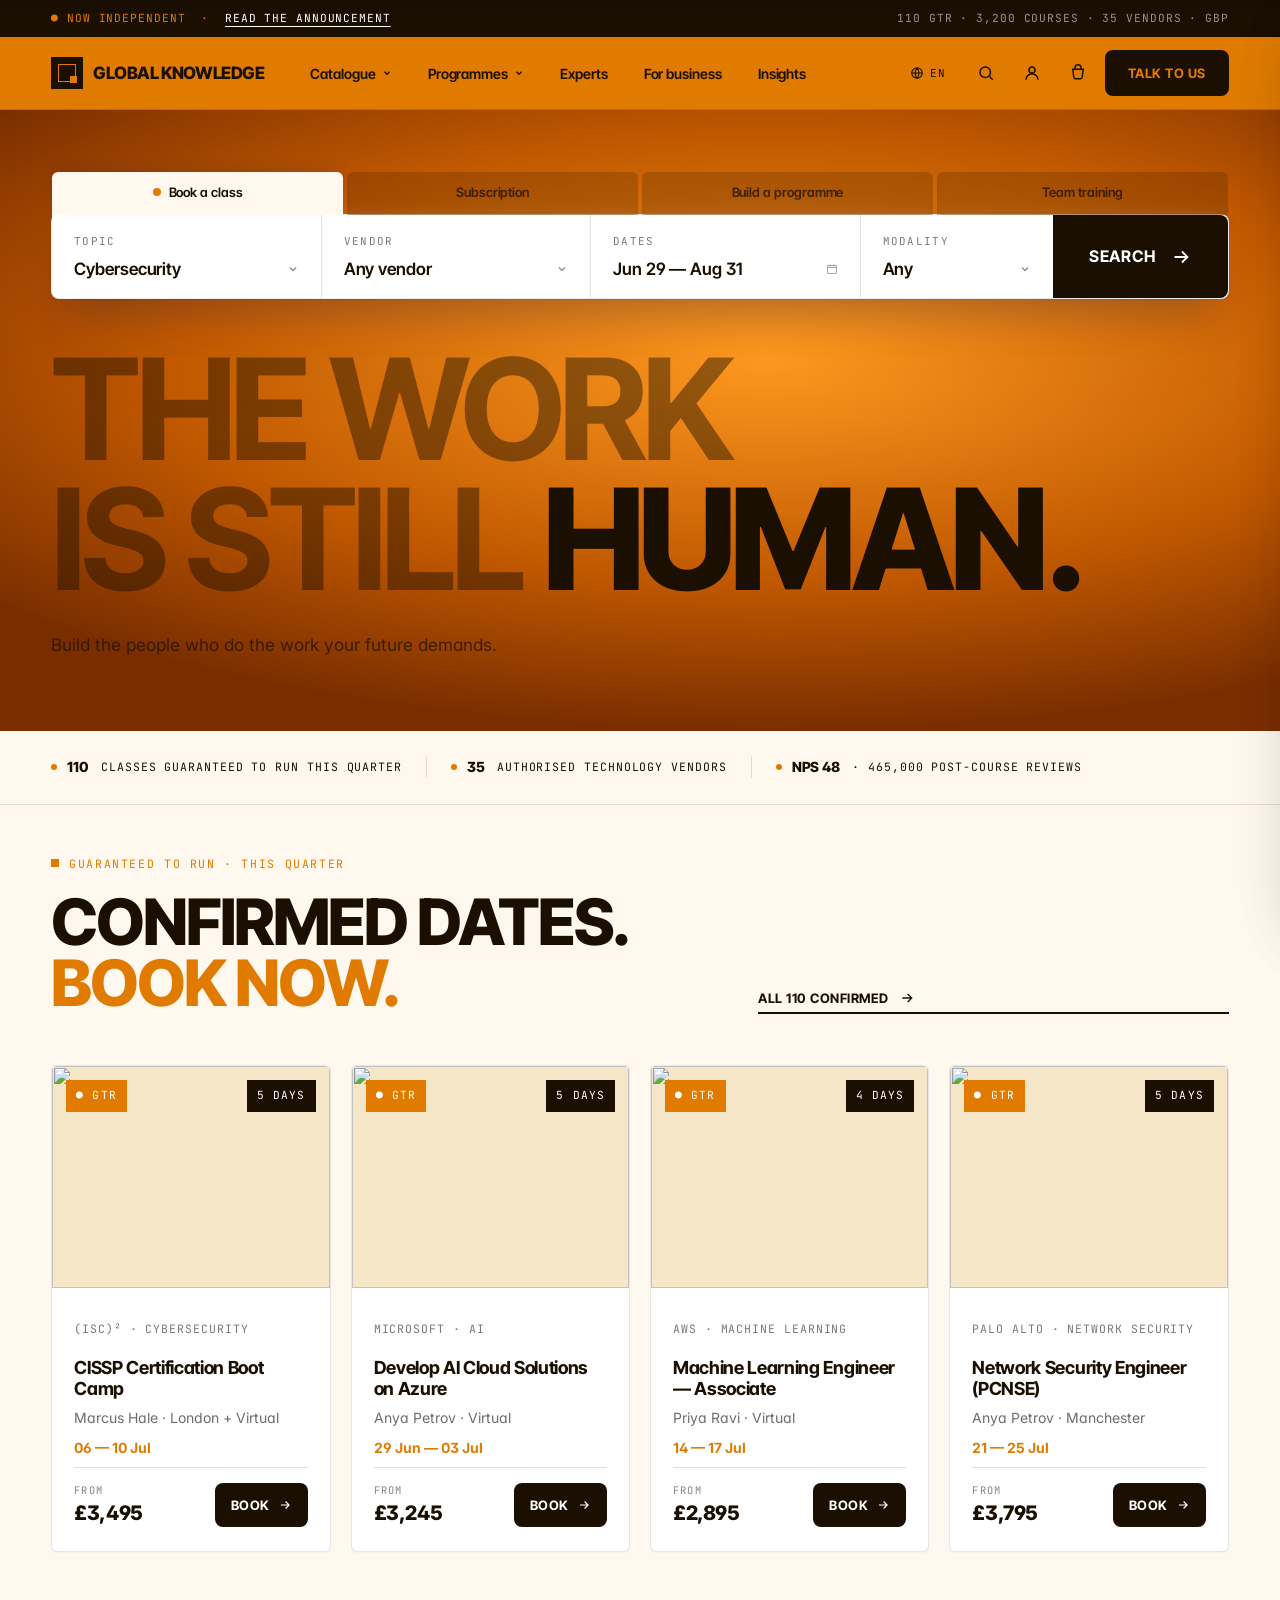
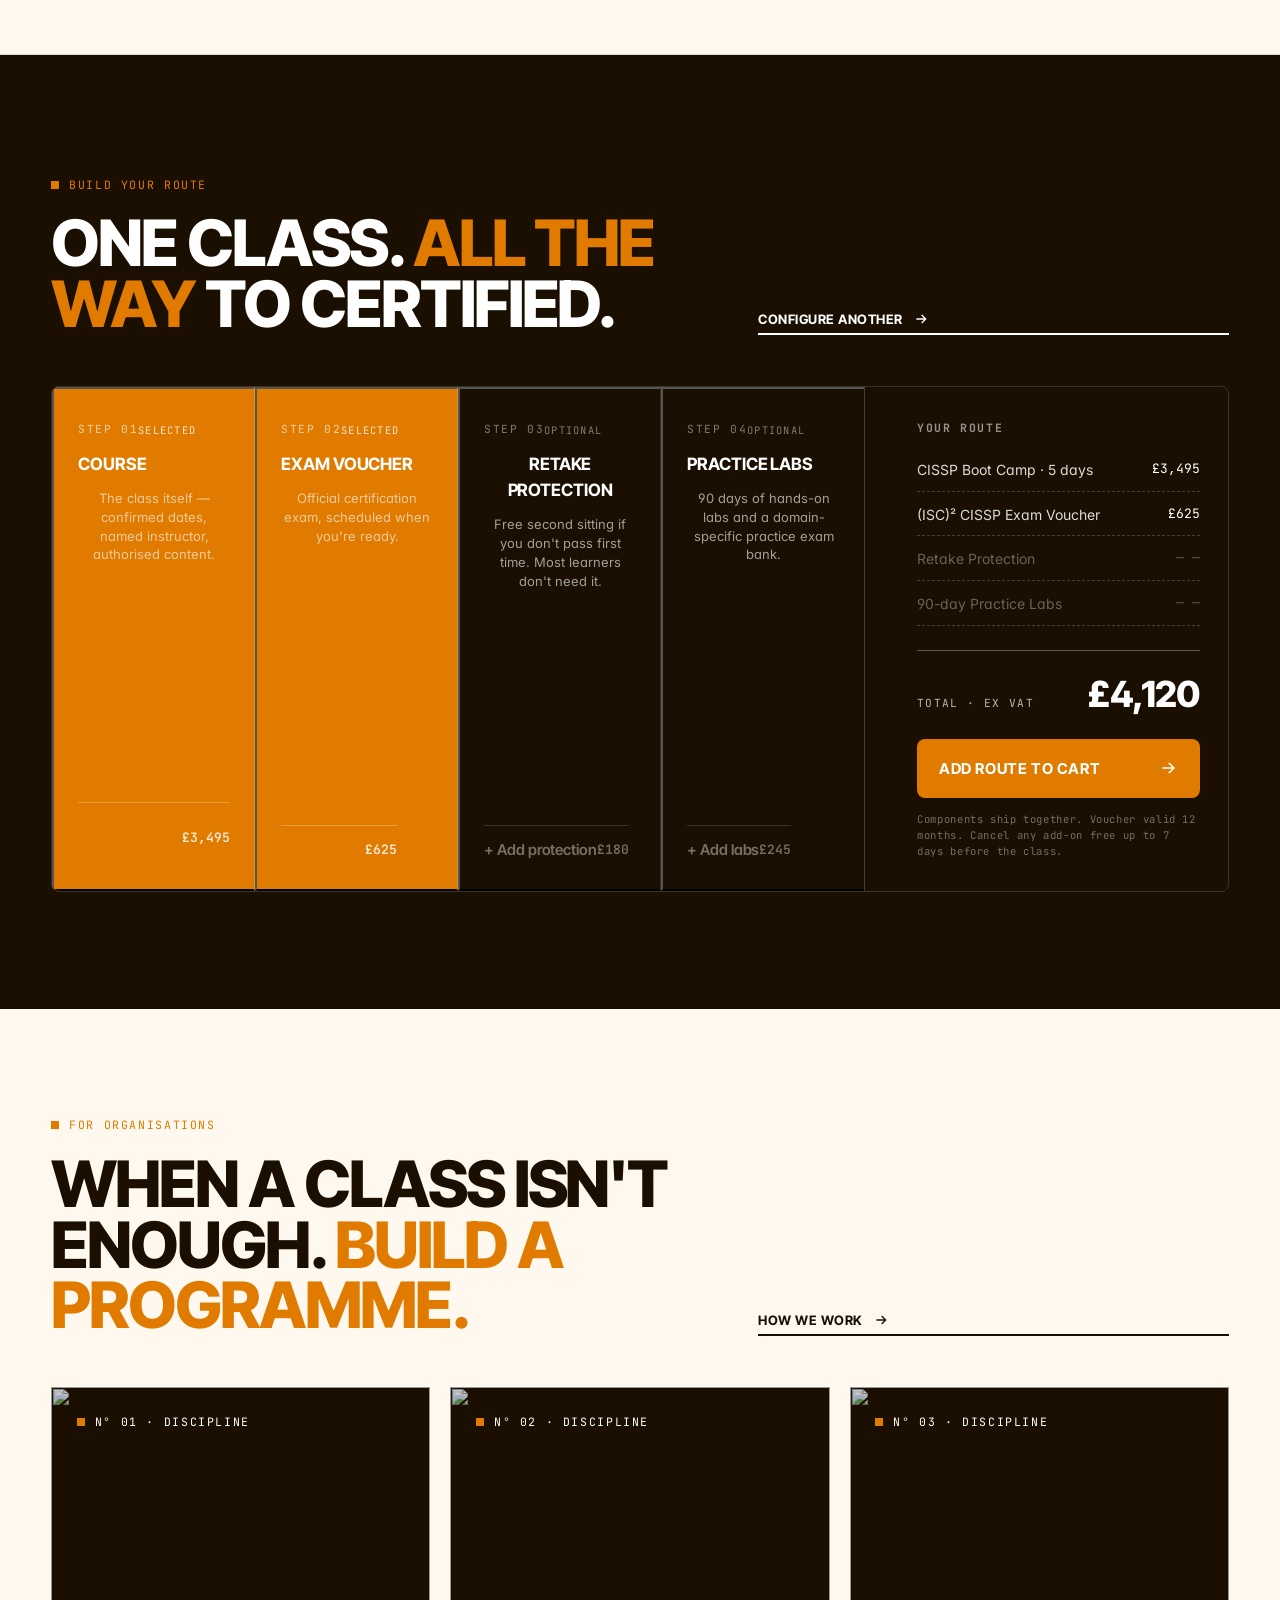
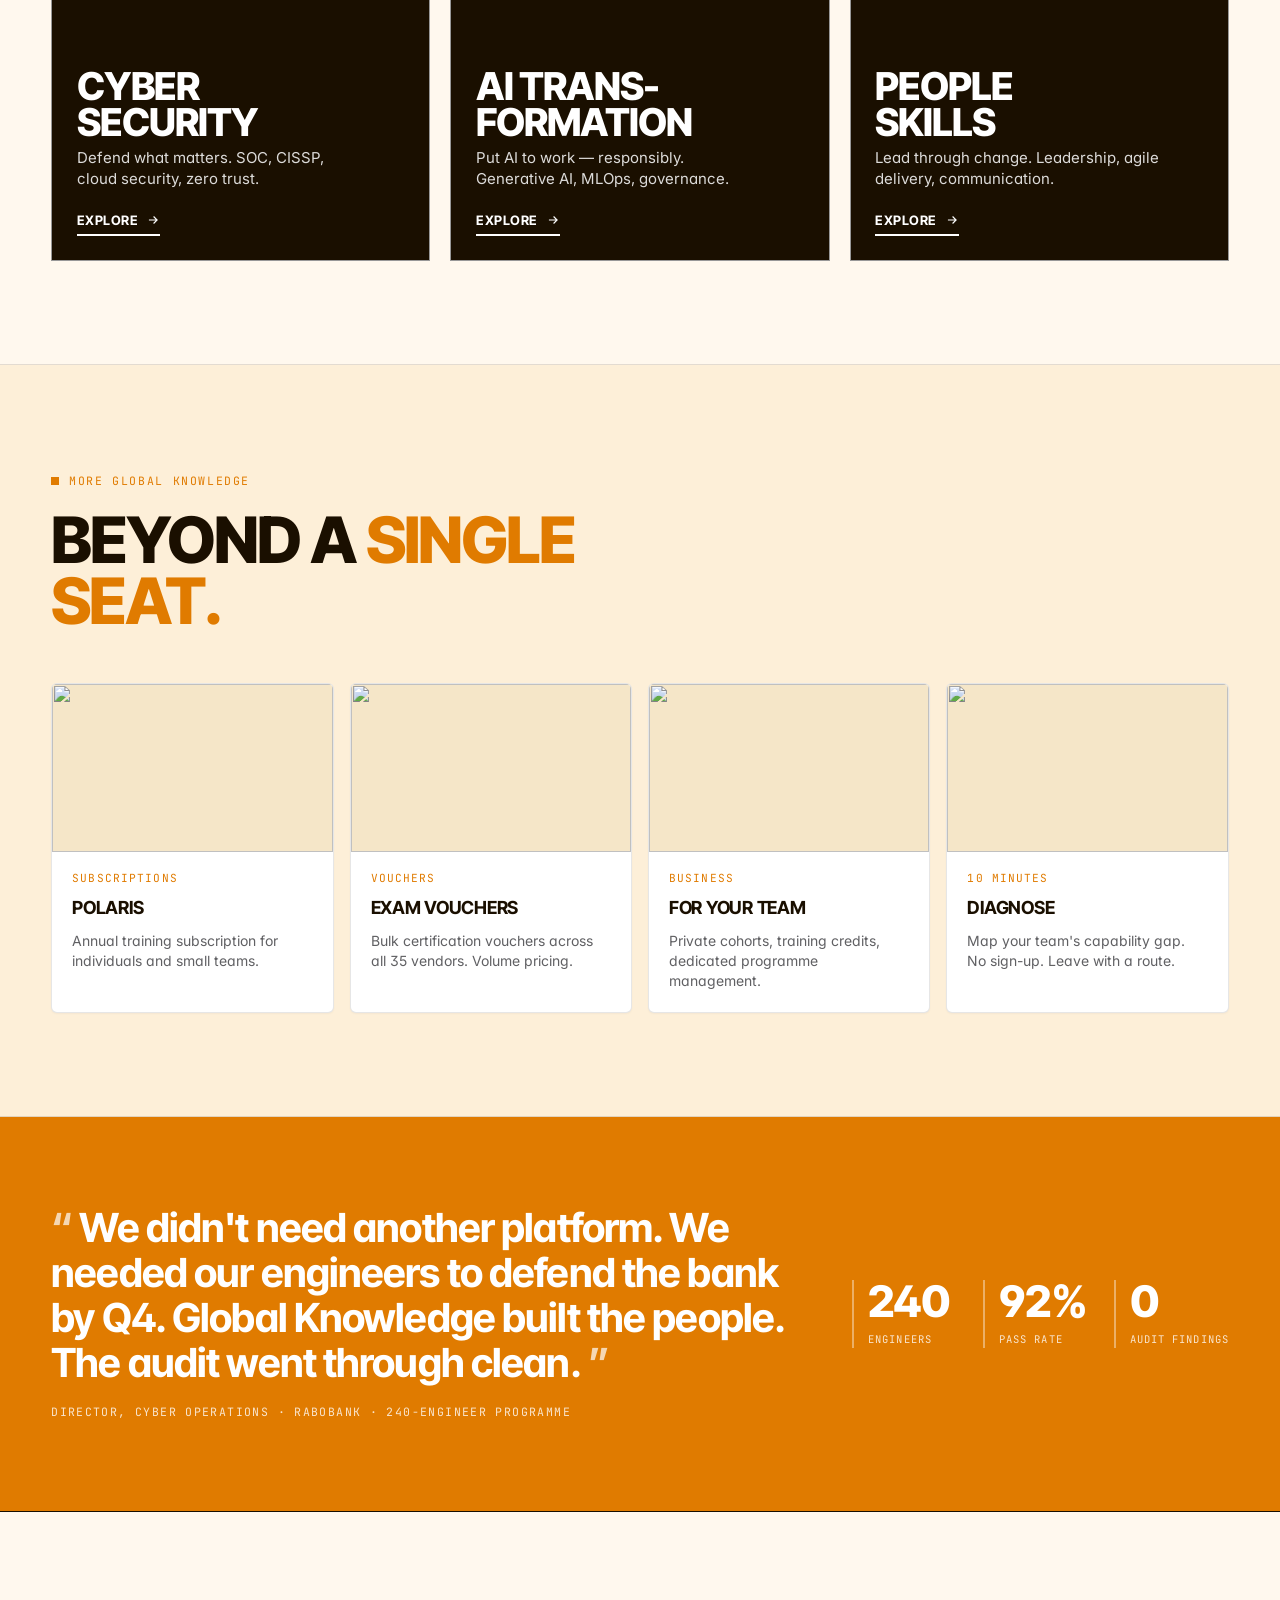
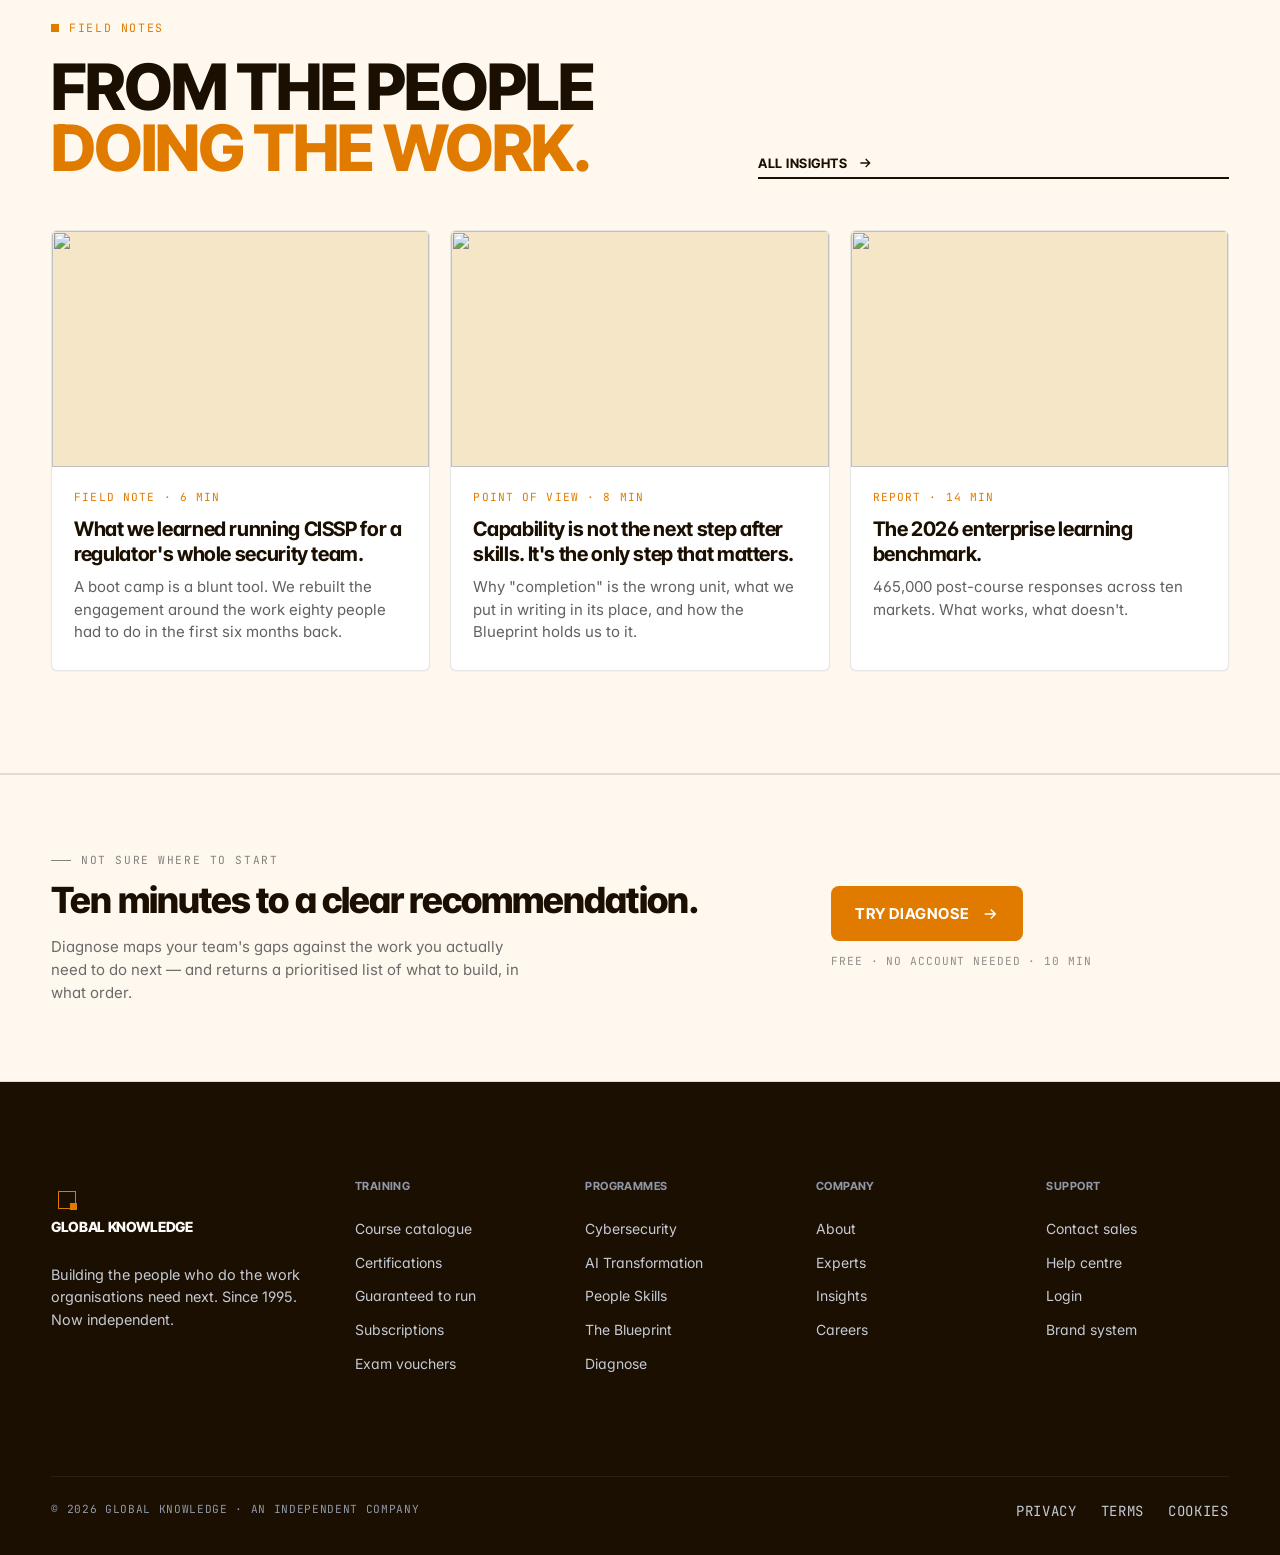
==== commit e4eecf46: "Amber: full-bleed variant" ====
--- a/amber.html
+++ b/amber.html
@@ -16,13 +16,78 @@
 <link rel="stylesheet" href="assets/css/home-v4.css" />
 <style>
   :root {
-    --cobalt:     #D4820A;
-    --cobalt-700: #A8620A;
-    --cobalt-50:  #FDF3E0;
+    --cobalt:     #E07B00;
+    --cobalt-700: #B85F00;
+    --cobalt-50:  #FFF0D6;
+    --ink:        #1A0F00;
+    --ink-line:   rgba(26,15,0,0.12);
+    --paper:      #FFF8EE;
+    --paper-2:    #FDEFD8;
+    --bone:       #F5E6C8;
   }
-  .hero4 { background: #1A1008; }
-  .step.is-on { background: #D4820A; }
-  .step.is-on:hover { background: #A8620A; }
+
+  /* Hero — full amber burn */
+  .hero4 {
+    background: #E07B00;
+  }
+  .hero4::before {
+    background: radial-gradient(ellipse 80% 60% at 60% 40%, #FF9A20 0%, #C05800 60%, #7A2E00 100%);
+  }
+  .hero4-h1-mute { color: rgba(26,15,0,0.45); }
+  .hero4-h1-pop  { color: #1A0F00; }
+  .hero4 .lede   { color: rgba(26,15,0,0.7); }
+  .hero4 h1      { color: #1A0F00; }
+
+  /* Ticker — amber band */
+  .tickerbar { background: #1A0F00; color: #E07B00; }
+  .tickerbar .dot { color: #E07B00; }
+
+  /* Nav on amber hero */
+  .nav { background: #E07B00; border-bottom-color: rgba(26,15,0,0.15); }
+  .nav-logo, .nav-logo:visited { color: #1A0F00; }
+  .nav-link { color: #1A0F00; }
+  .nav-link:hover { background: rgba(26,15,0,0.08); }
+  .nav .btn { background: #1A0F00; color: #E07B00; border-radius: 8px; }
+  .nav .btn:hover { background: #3D1F00; color: #FFB347; }
+
+  /* Booker tabs on amber */
+  .booker-tab { background: rgba(26,15,0,0.18); color: rgba(26,15,0,0.75); }
+  .booker-tab:hover { background: rgba(26,15,0,0.30); color: #1A0F00; }
+  .booker-tab.is-active { background: var(--paper); color: #1A0F00; }
+  .booker-tab.is-active::before { background: #E07B00; }
+
+  /* Booker go button */
+  .booker-go { background: #1A0F00; }
+  .booker-go:hover { background: #3D1F00; }
+
+  /* Pinned bar go button */
+  .booker-pin .pin-go { background: #1A0F00; }
+  .booker-pin .pin-go:hover { background: #3D1F00; }
+  .booker-pin .pin-fields { border-color: #1A0F00; border-radius: 8px; }
+
+  /* Route configurator */
+  .route { background: #1A0F00; }
+  .route-grid { border-color: rgba(255,255,255,0.15); }
+  .step { background: #1A0F00; }
+  .step:hover { background: #2D1800; }
+  .step.is-on { background: #E07B00; }
+  .step.is-on:hover { background: #B85F00; }
+  .route-go { background: #E07B00; }
+  .route-go:hover { background: #B85F00 !important; color: #fff; }
+
+  /* Deal BOOK button */
+  .deal-book { background: #1A0F00; }
+  .deal-book:hover { background: #E07B00; }
+
+  /* Coda button */
+  .coda4-btn { background: #E07B00; }
+  .coda4-btn:hover { background: #B85F00; }
+
+  /* Section headings blue class */
+  .blue { color: #E07B00; }
+
+  /* Highlights in inline styles */
+  strong[style*="cobalt"] { color: #E07B00 !important; }
 </style>
 </head>
 <body>
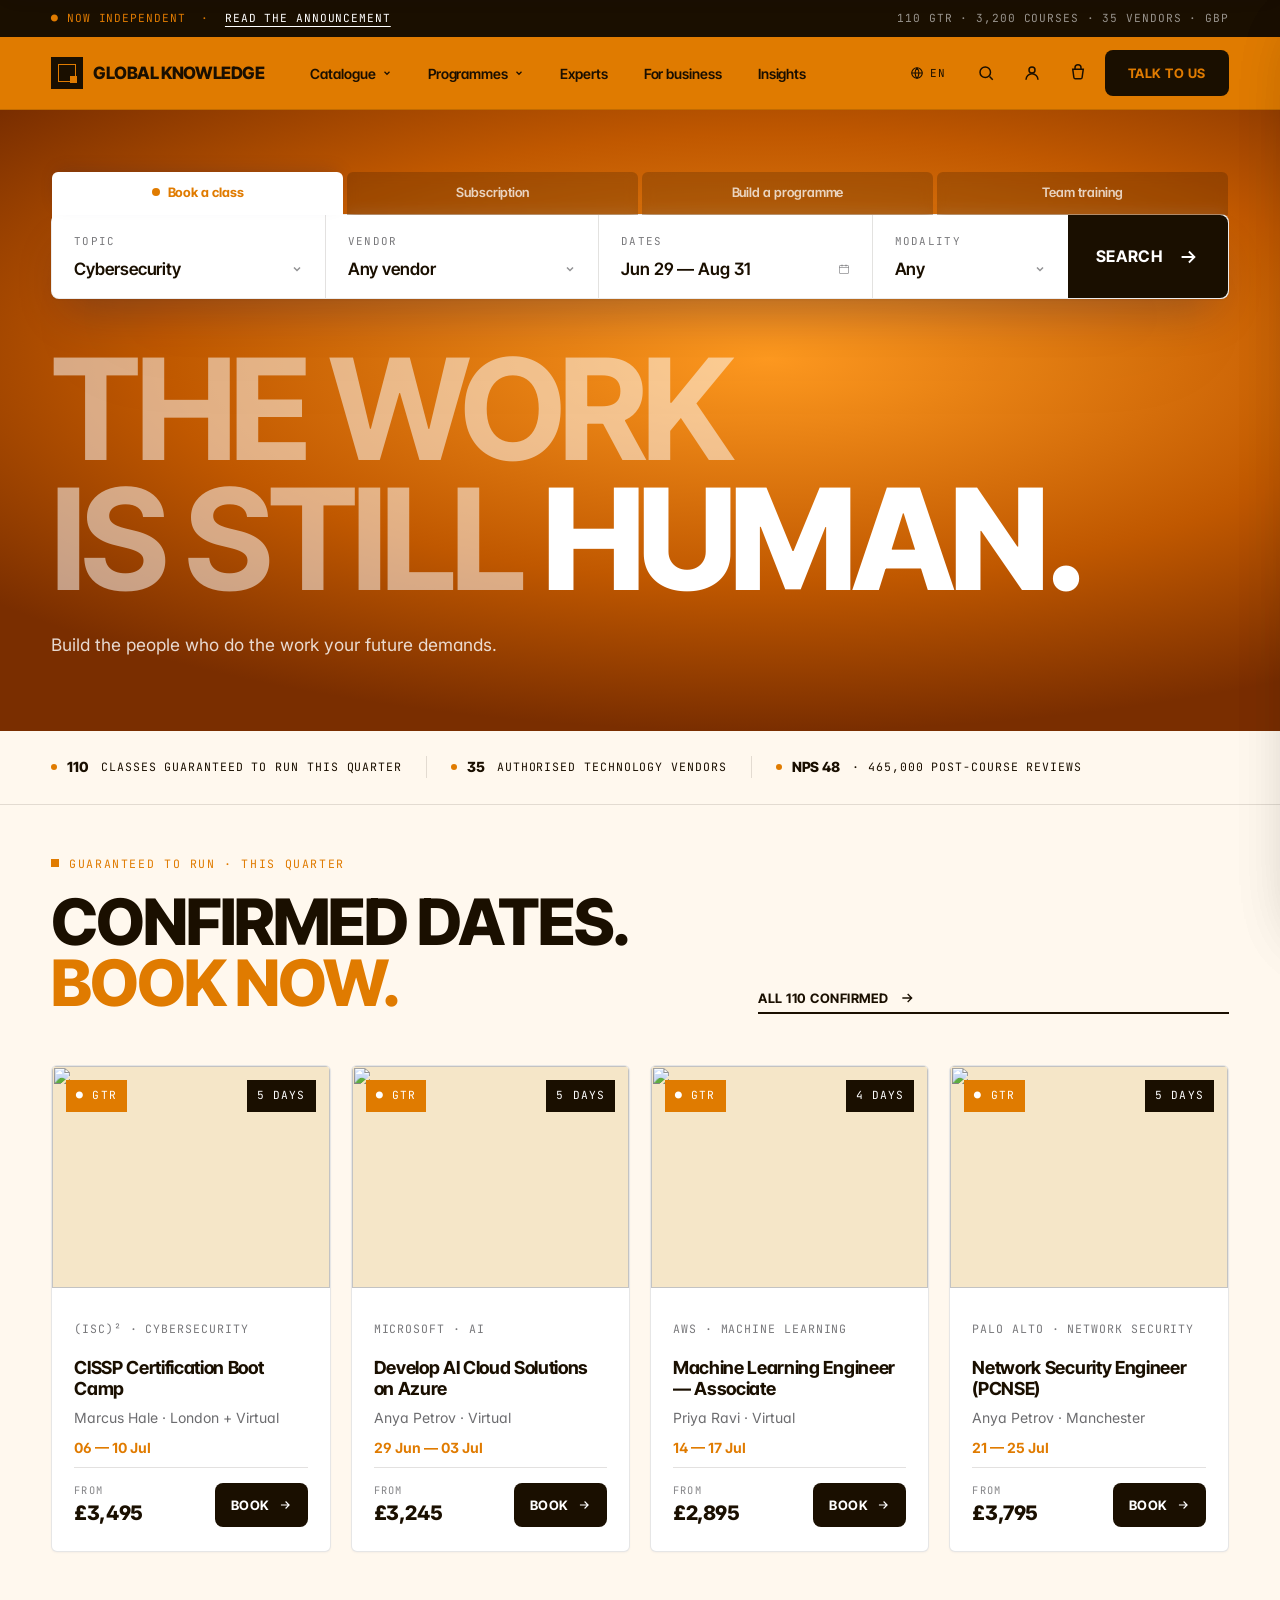
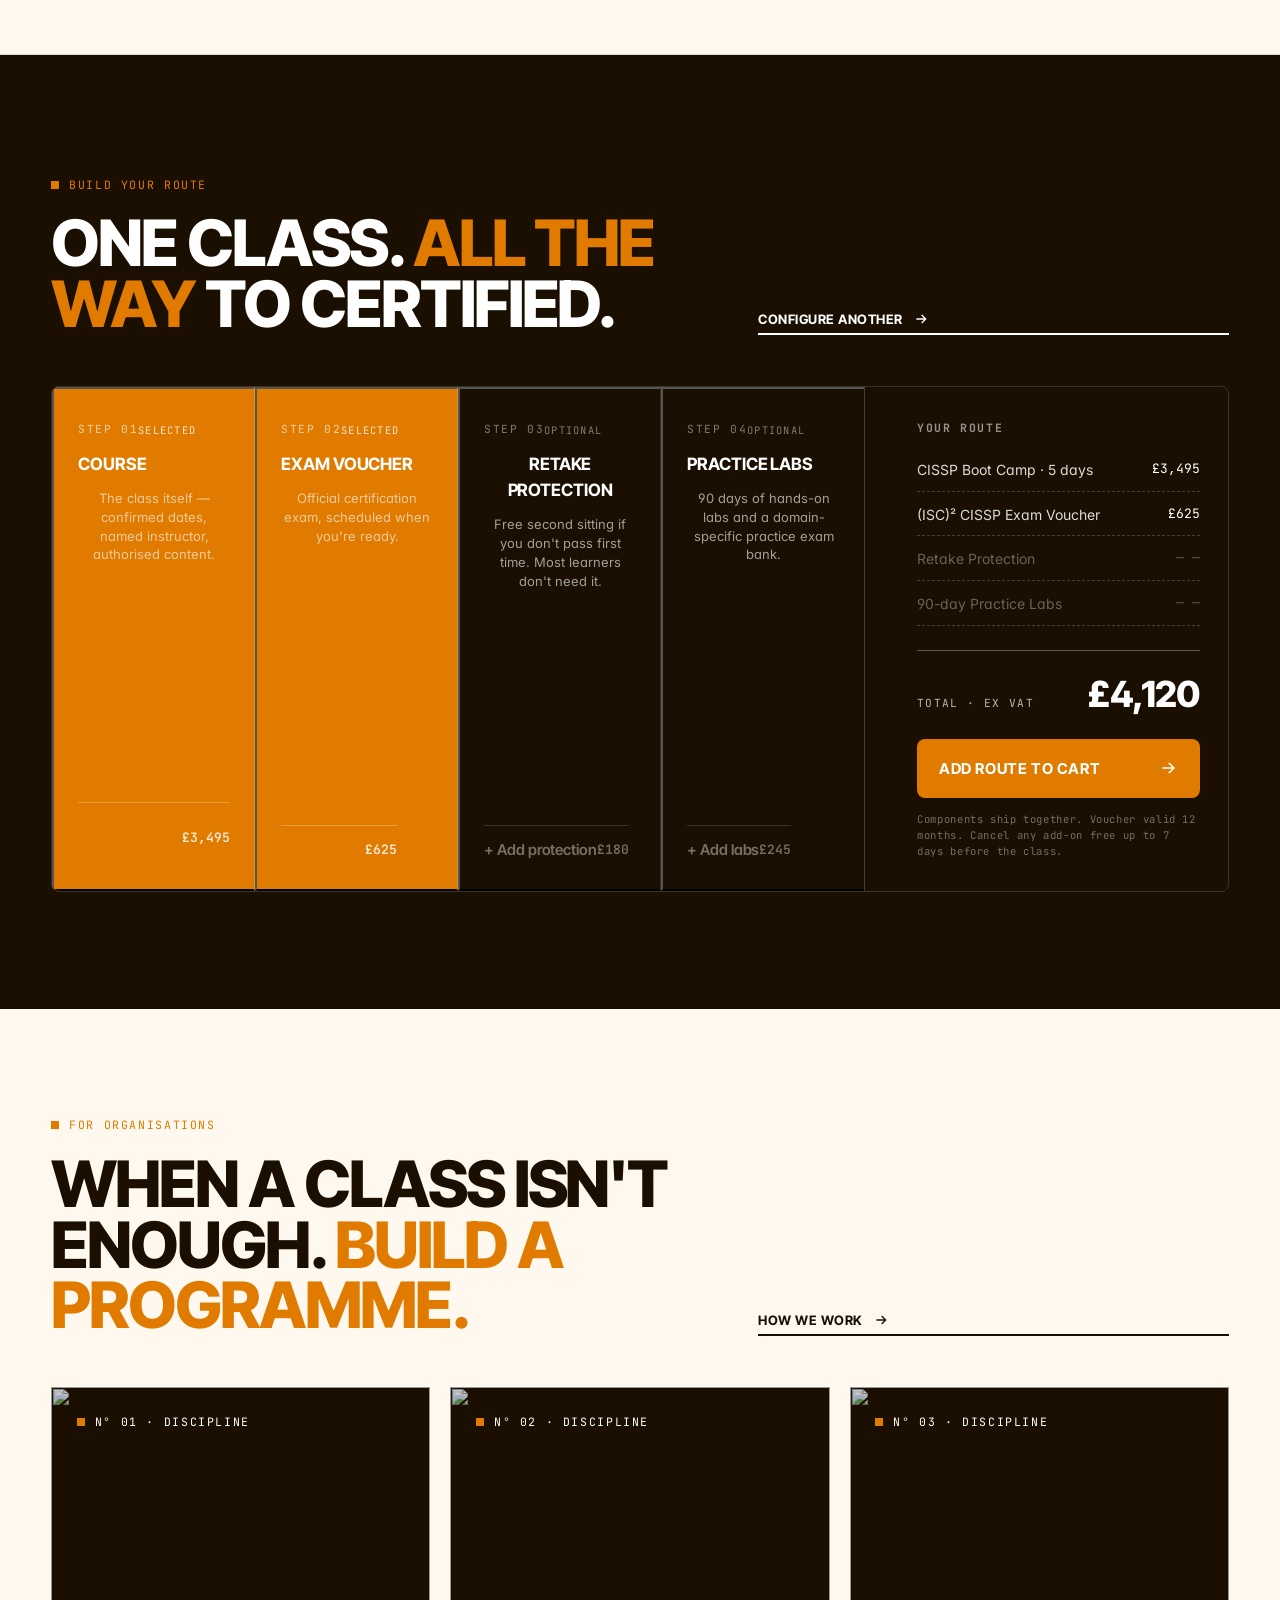
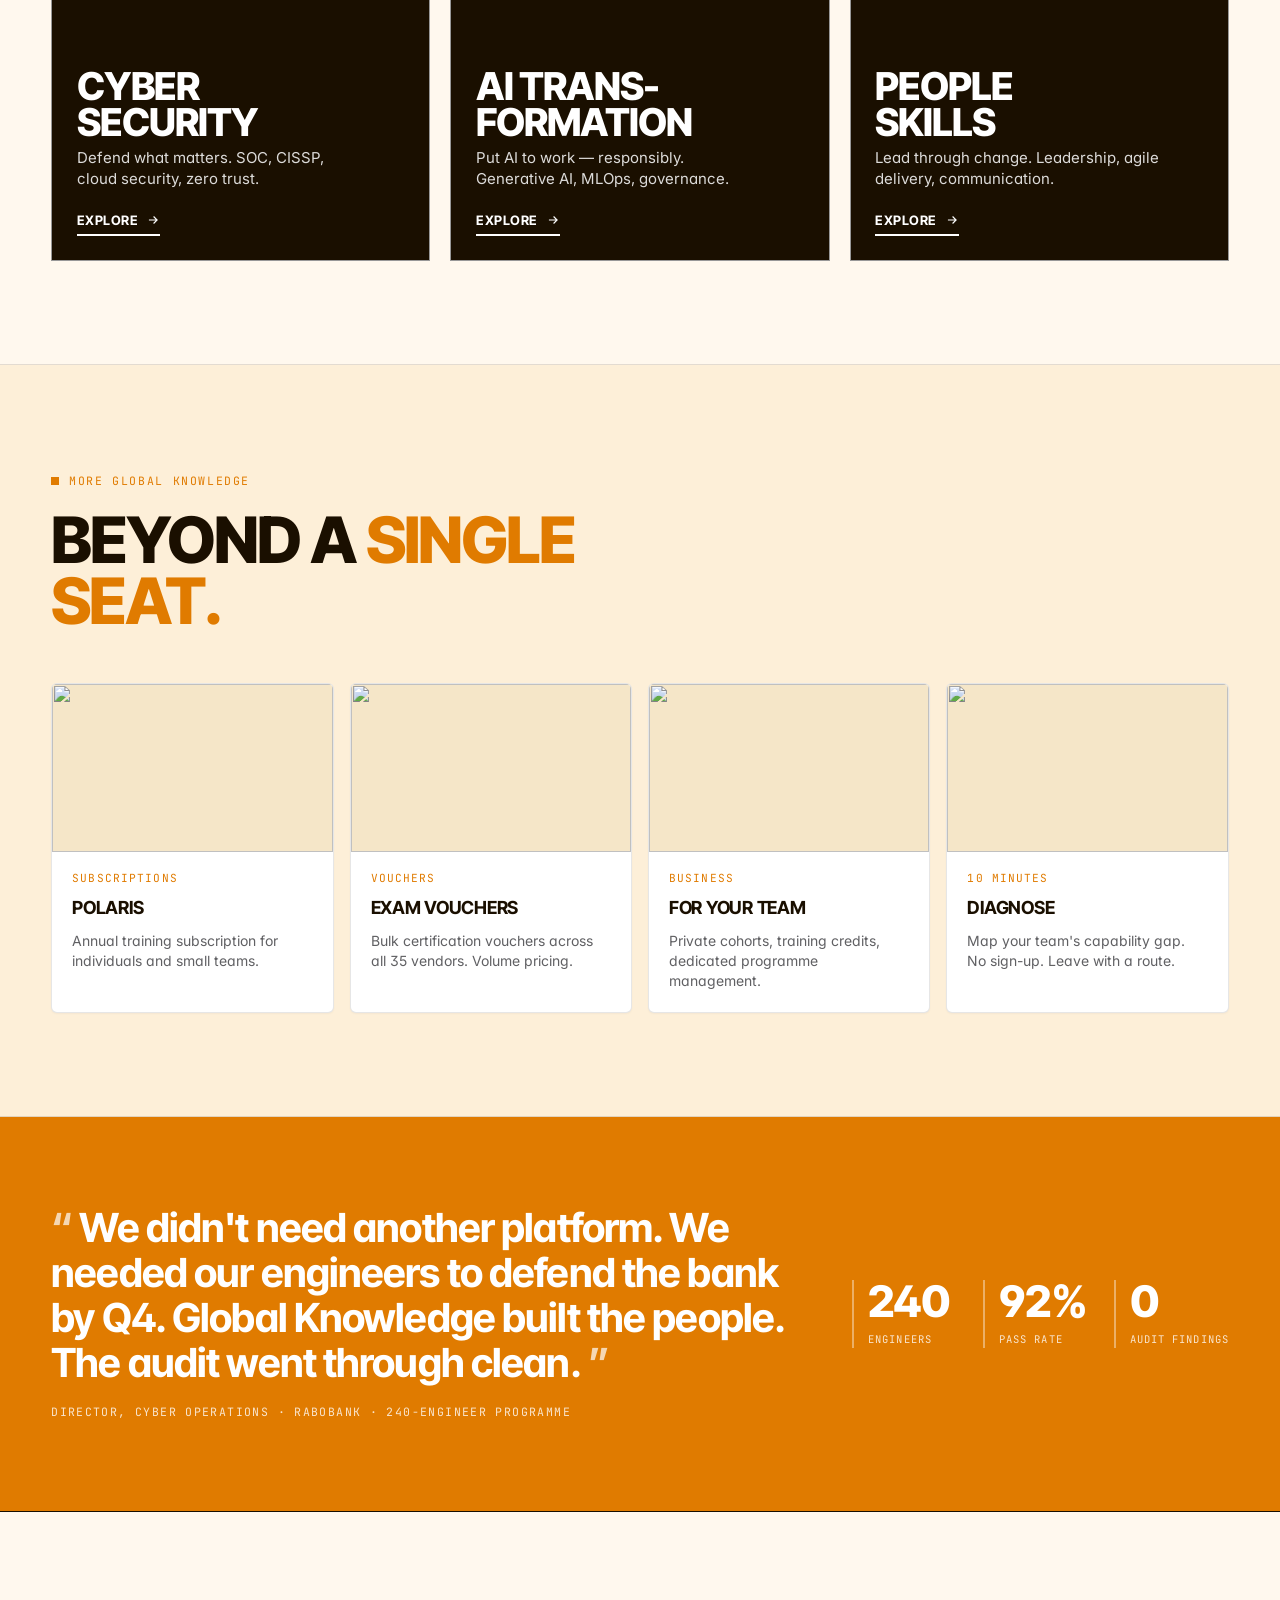
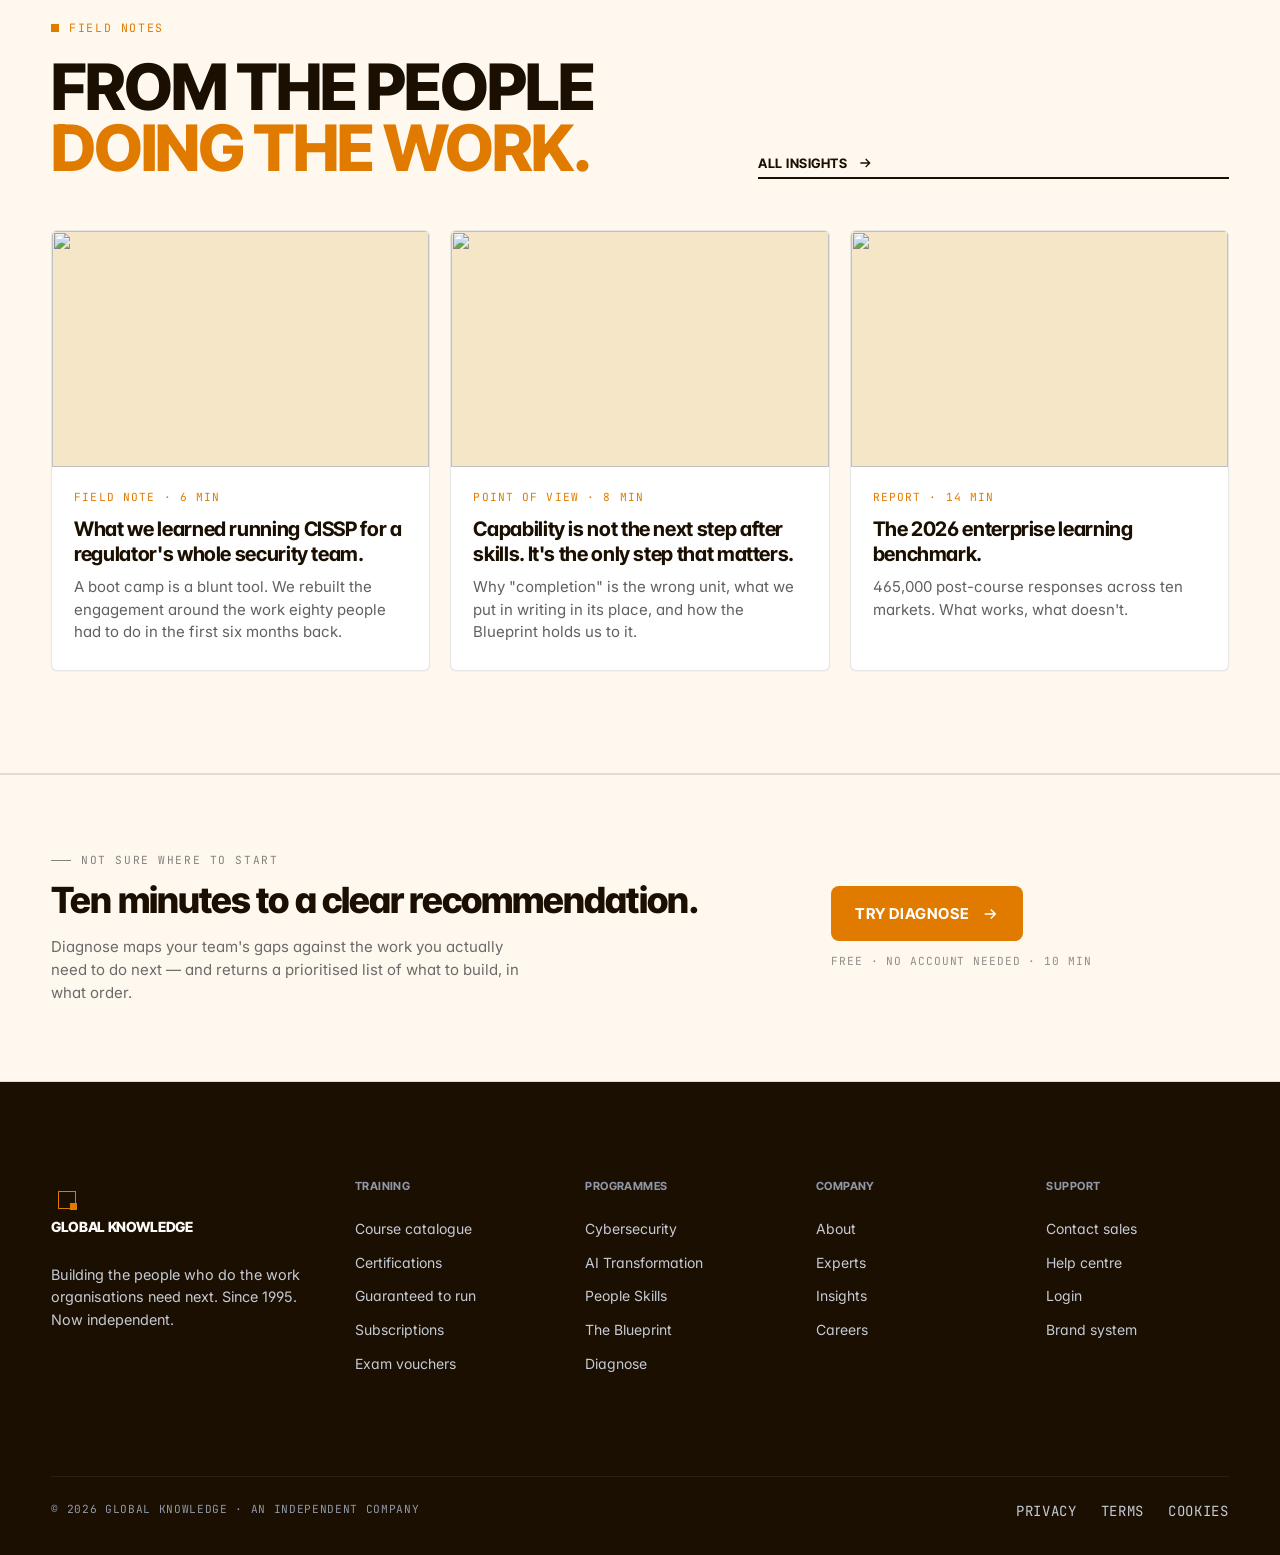
==== commit bfc0b664: "Amber: white hero text, white inactive tab text, active tab amber-on-white" ====
--- a/amber.html
+++ b/amber.html
@@ -33,10 +33,11 @@
   .hero4::before {
     background: radial-gradient(ellipse 80% 60% at 60% 40%, #FF9A20 0%, #C05800 60%, #7A2E00 100%);
   }
-  .hero4-h1-mute { color: rgba(26,15,0,0.45); }
-  .hero4-h1-pop  { color: #1A0F00; }
-  .hero4 .lede   { color: rgba(26,15,0,0.7); }
-  .hero4 h1      { color: #1A0F00; }
+  /* Hero text — white on amber */
+  .hero4-h1-mute { color: rgba(255,255,255,0.52); }
+  .hero4-h1-pop  { color: #fff; }
+  .hero4 .lede   { color: rgba(255,255,255,0.82); }
+  .hero4 h1      { color: #fff; }
 
   /* Ticker — amber band */
   .tickerbar { background: #1A0F00; color: #E07B00; }
@@ -50,10 +51,10 @@
   .nav .btn { background: #1A0F00; color: #E07B00; border-radius: 8px; }
   .nav .btn:hover { background: #3D1F00; color: #FFB347; }
 
-  /* Booker tabs on amber */
-  .booker-tab { background: rgba(26,15,0,0.18); color: rgba(26,15,0,0.75); }
-  .booker-tab:hover { background: rgba(26,15,0,0.30); color: #1A0F00; }
-  .booker-tab.is-active { background: var(--paper); color: #1A0F00; }
+  /* Booker tabs — white text unselected, pure white card when active */
+  .booker-tab { background: rgba(0,0,0,0.18); color: rgba(255,255,255,0.75); }
+  .booker-tab:hover { background: rgba(0,0,0,0.30); color: #fff; }
+  .booker-tab.is-active { background: #fff; color: #E07B00; font-weight: 700; }
   .booker-tab.is-active::before { background: #E07B00; }
 
   /* Booker go button */
--- a/assets/css/home-v4.css
+++ b/assets/css/home-v4.css
@@ -237,9 +237,14 @@
 .booker-body > :last-child { border-radius: 0 8px 8px 0; }
 .booker-body[hidden] { display: none; }
 .booker-body-prog {
-  /* 3-field consult variant */
-  grid-template-columns: 1.4fr 1.4fr 1.4fr auto;
-}
+  /* 3-field consult variant — same column template as 4-field panels to prevent jump */
+  grid-template-columns: 1.4fr 1.4fr 1.4fr 1fr auto;
+}
+.booker-body-prog .booker-field:nth-child(3) {
+  grid-column: span 2;
+  border-right: 0;
+}
+.booker-body-prog .booker-go { border-left: 1px solid var(--ink-line); }
 .booker-field {
   border-right: 1px solid var(--ink-line);
   padding: 18px 22px 16px;
@@ -432,7 +437,8 @@
   color: #fff;
   border: 0;
   border-radius: 0 8px 8px 0;
-  padding: 0 36px;
+  padding: 0 28px;
+  min-width: 160px;
   font-family: var(--font-disp);
   font-weight: 700;
   font-size: 1rem;
